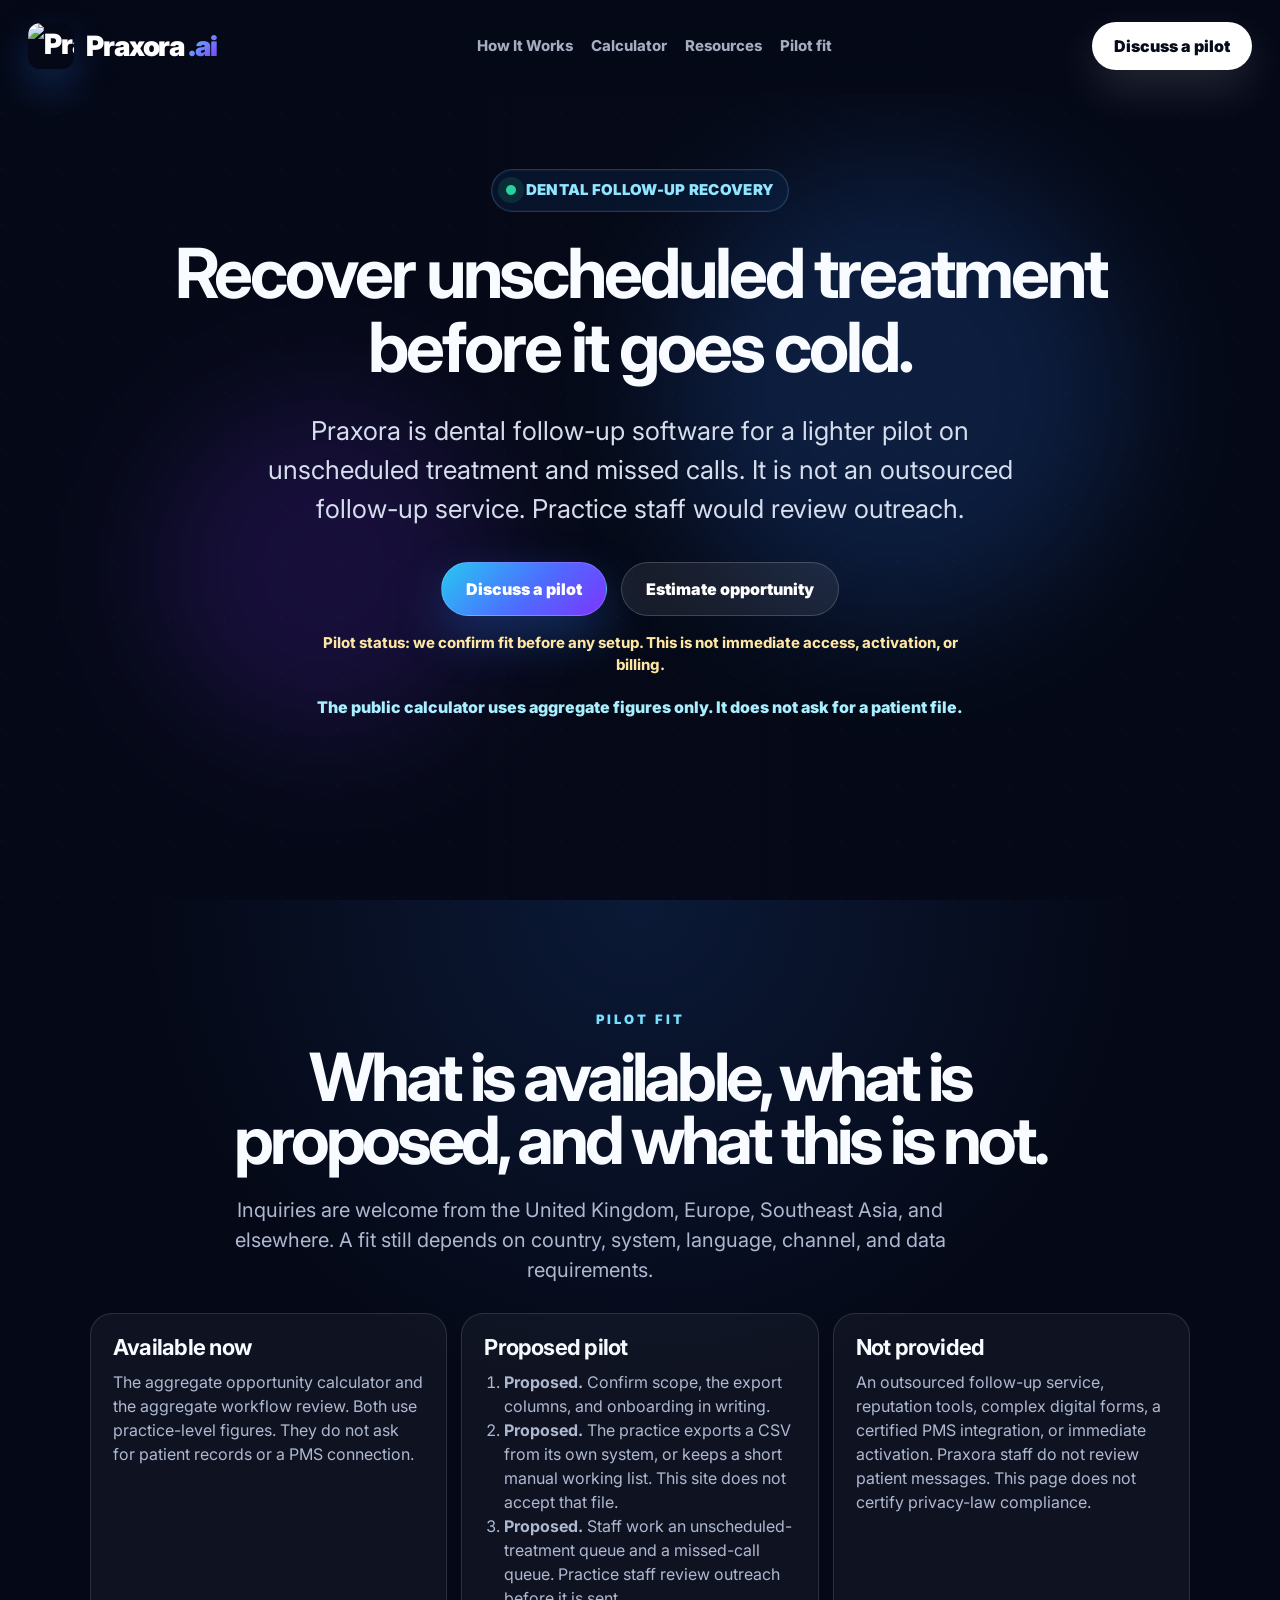
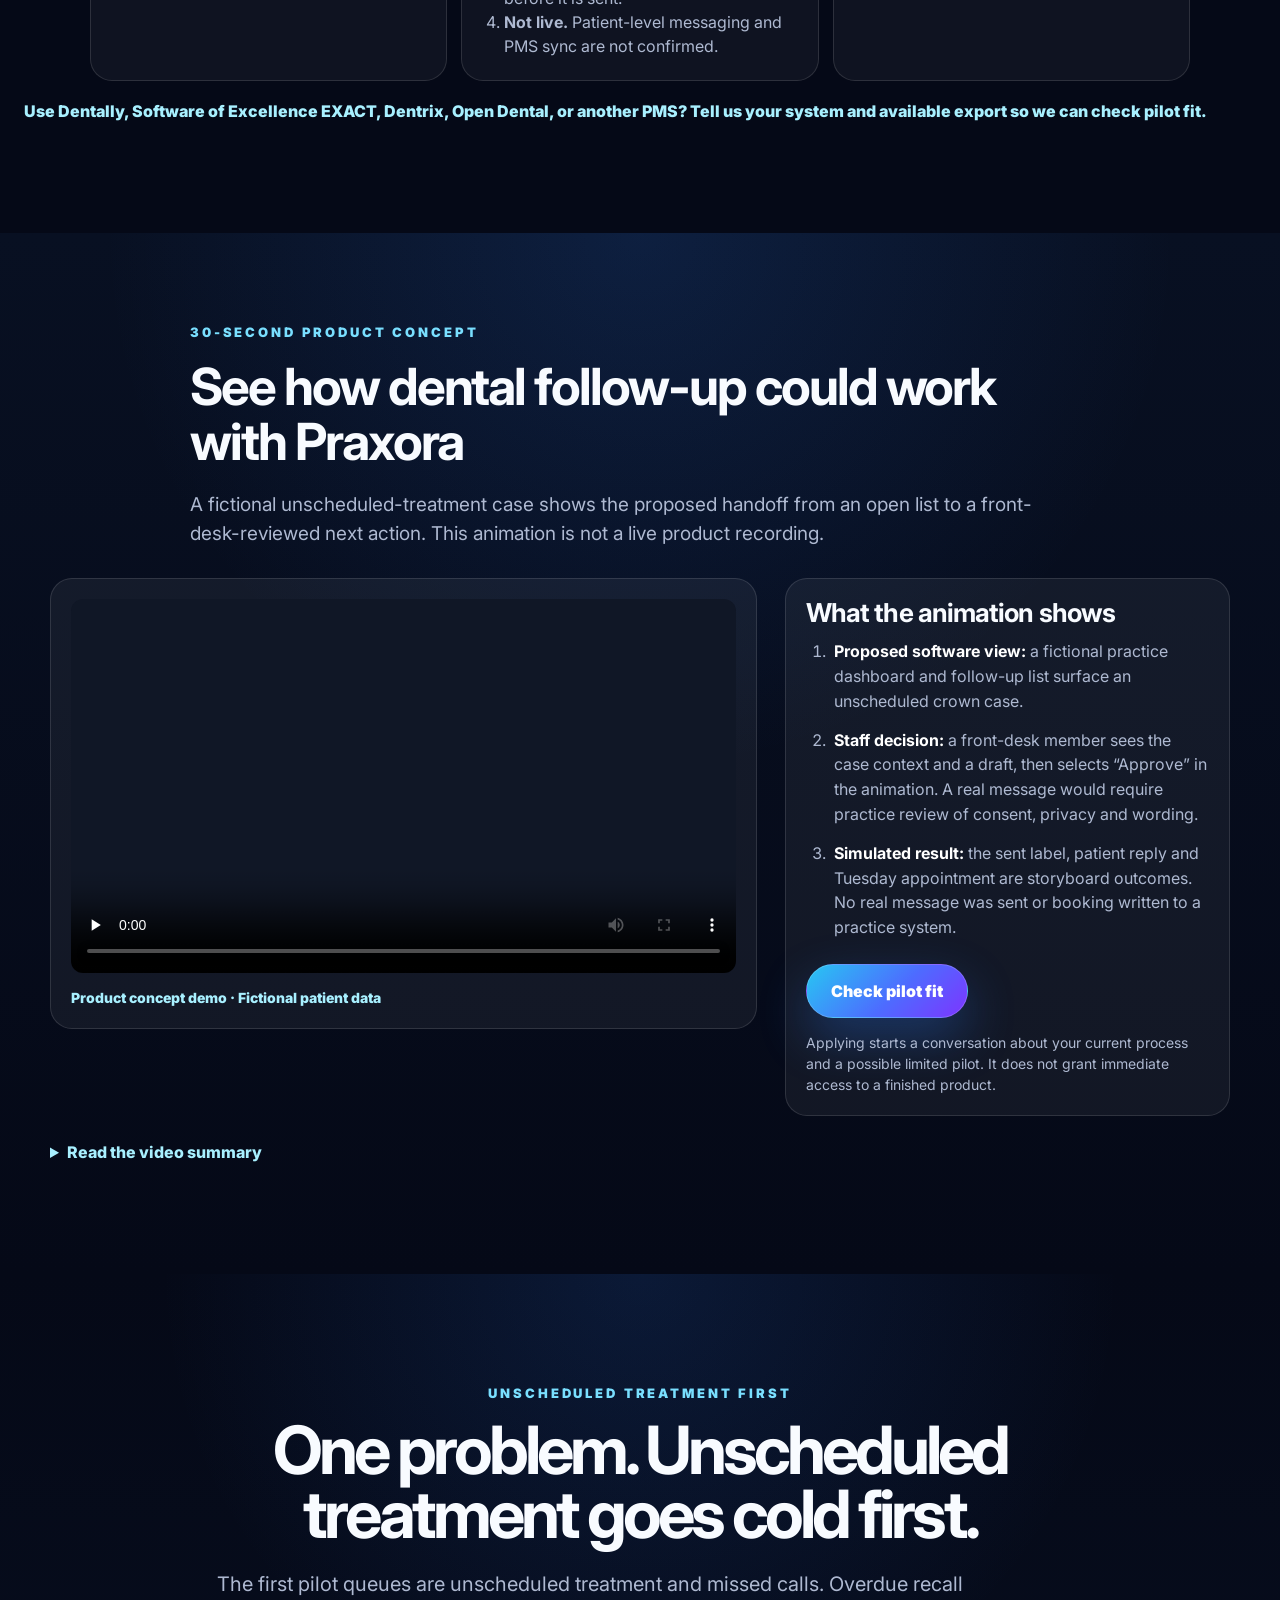
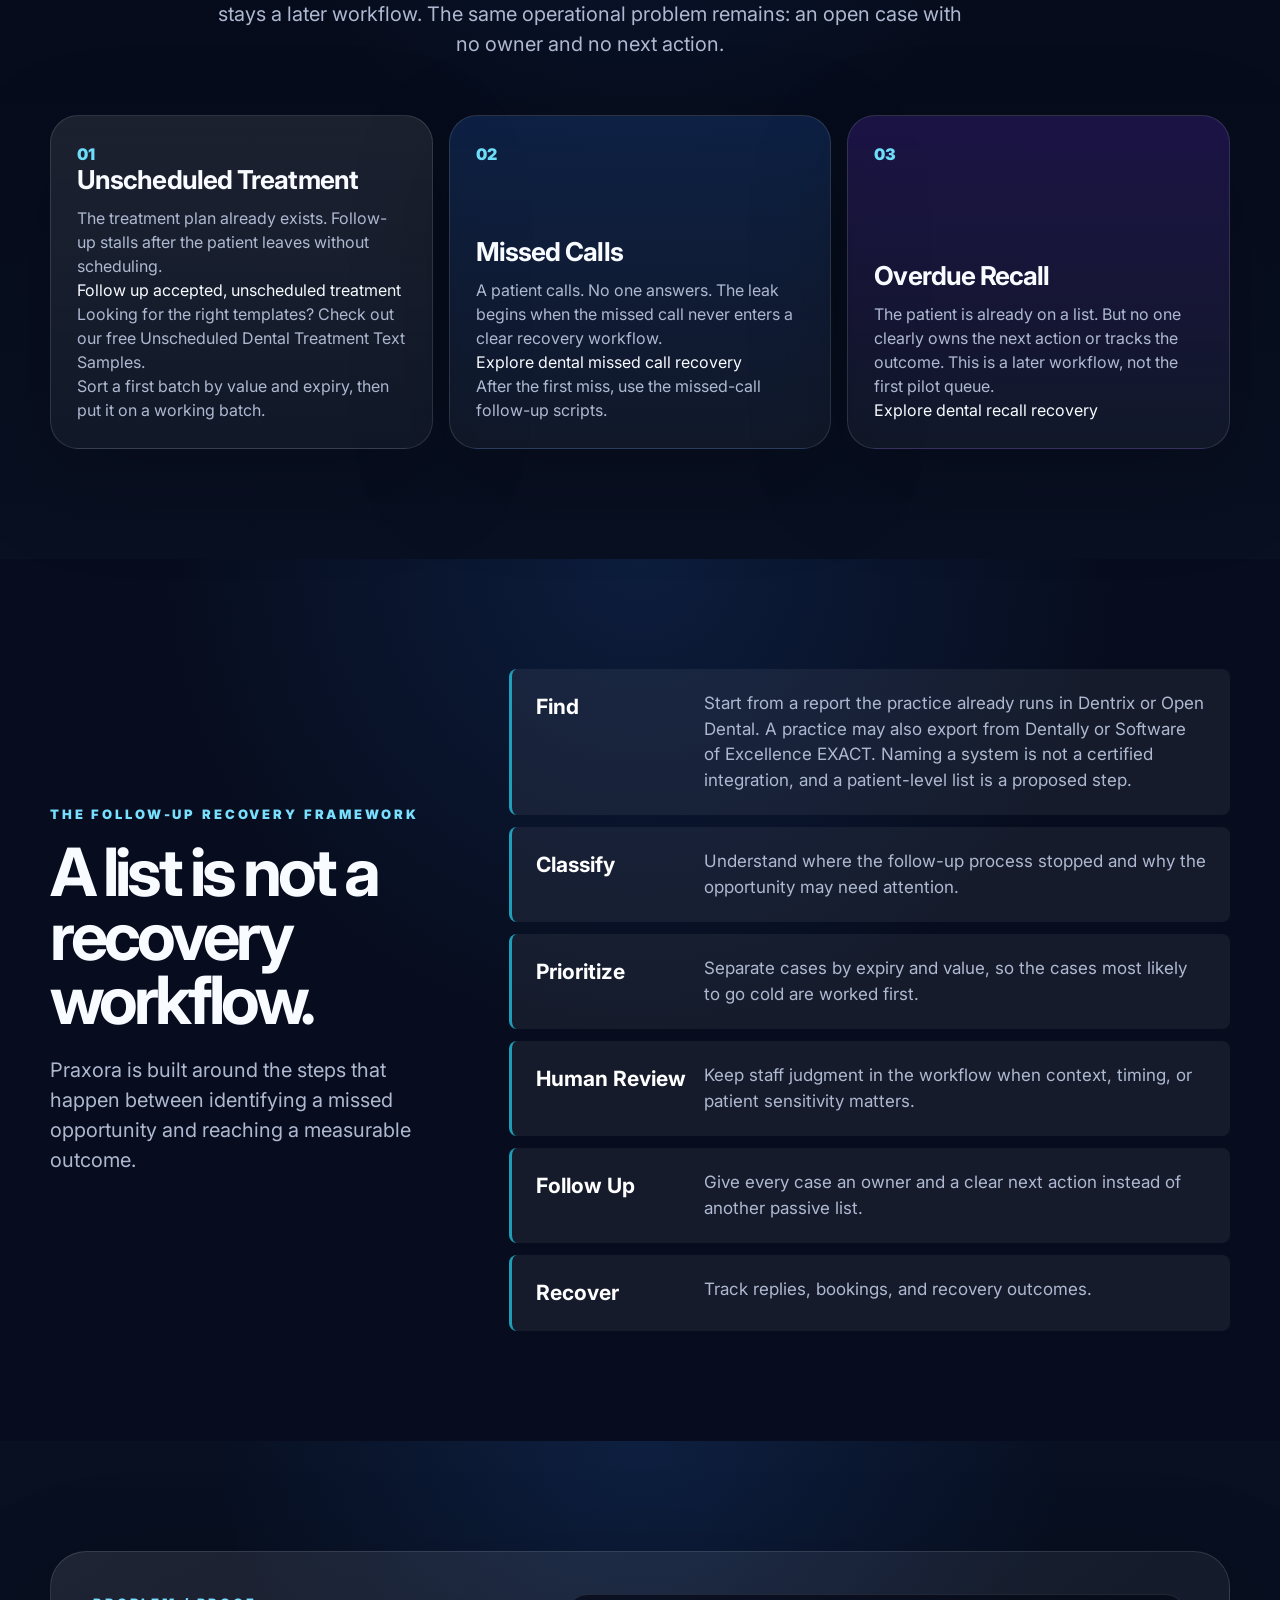
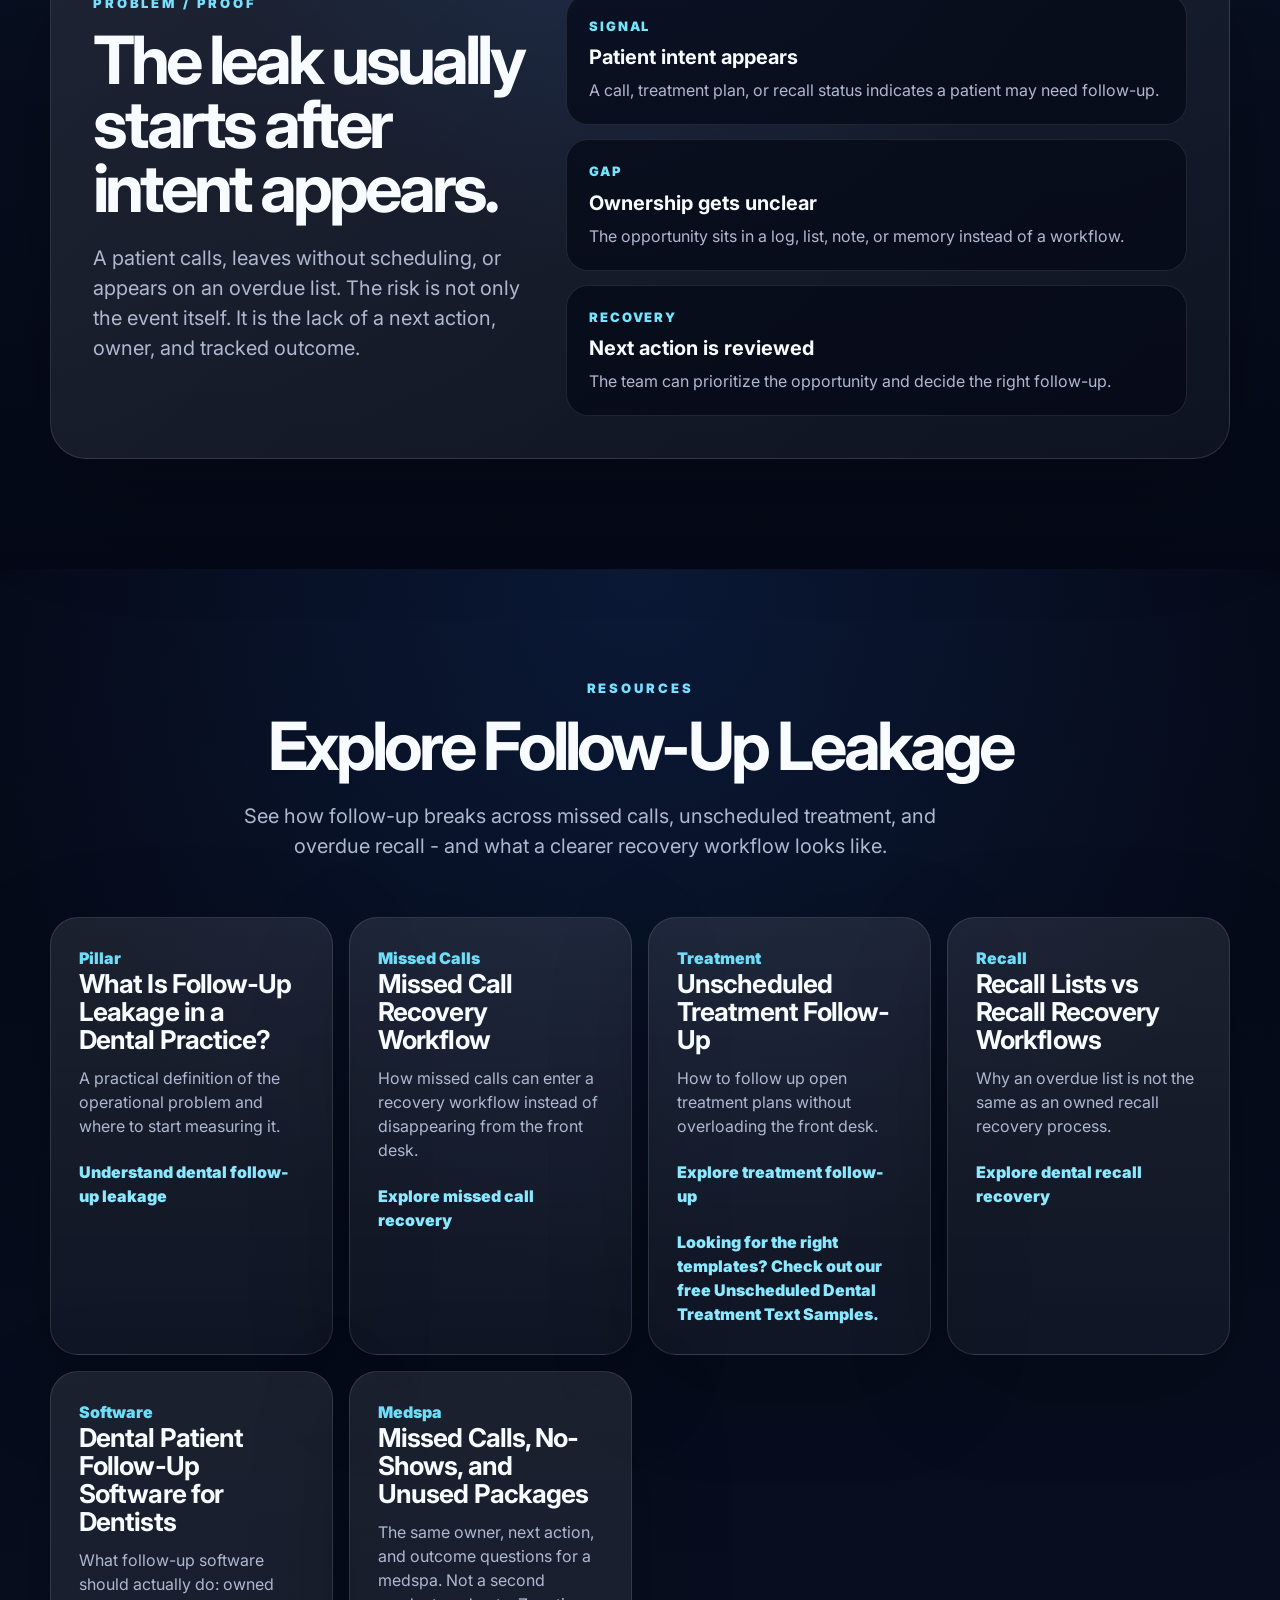
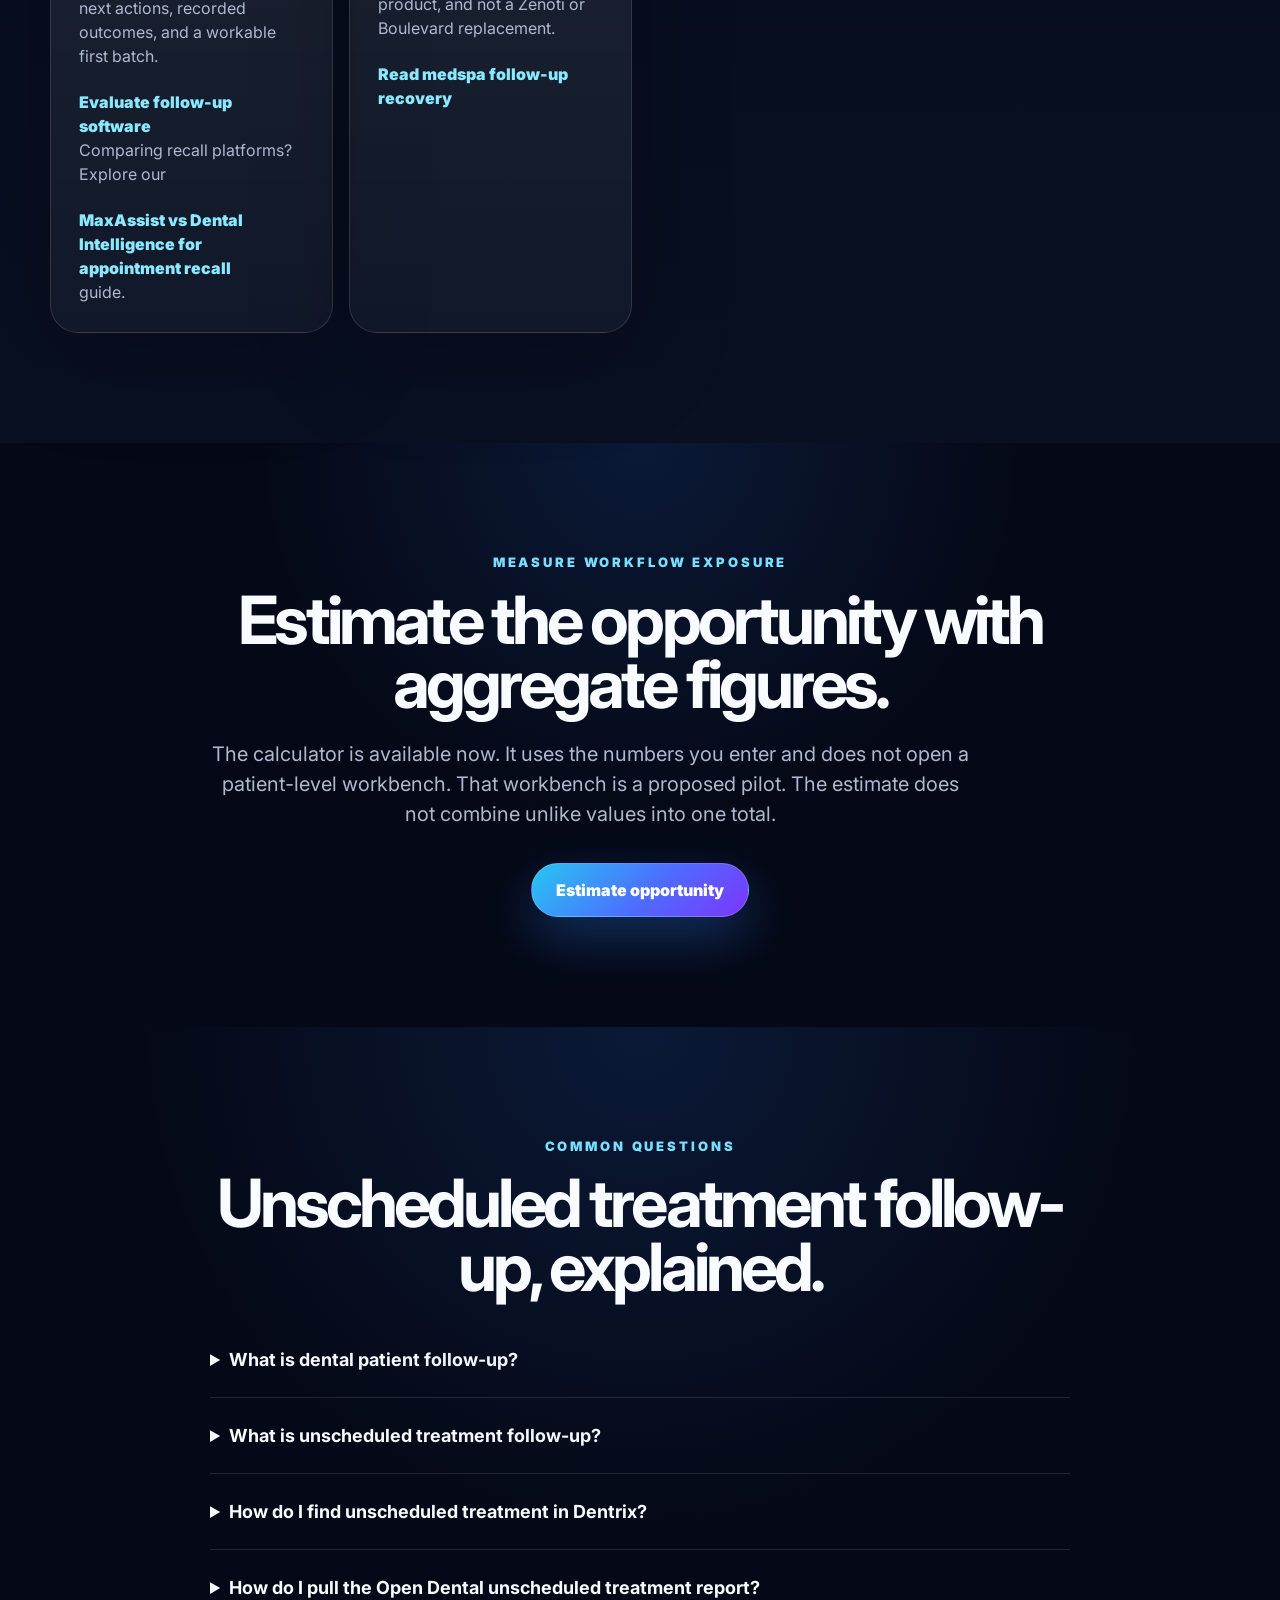
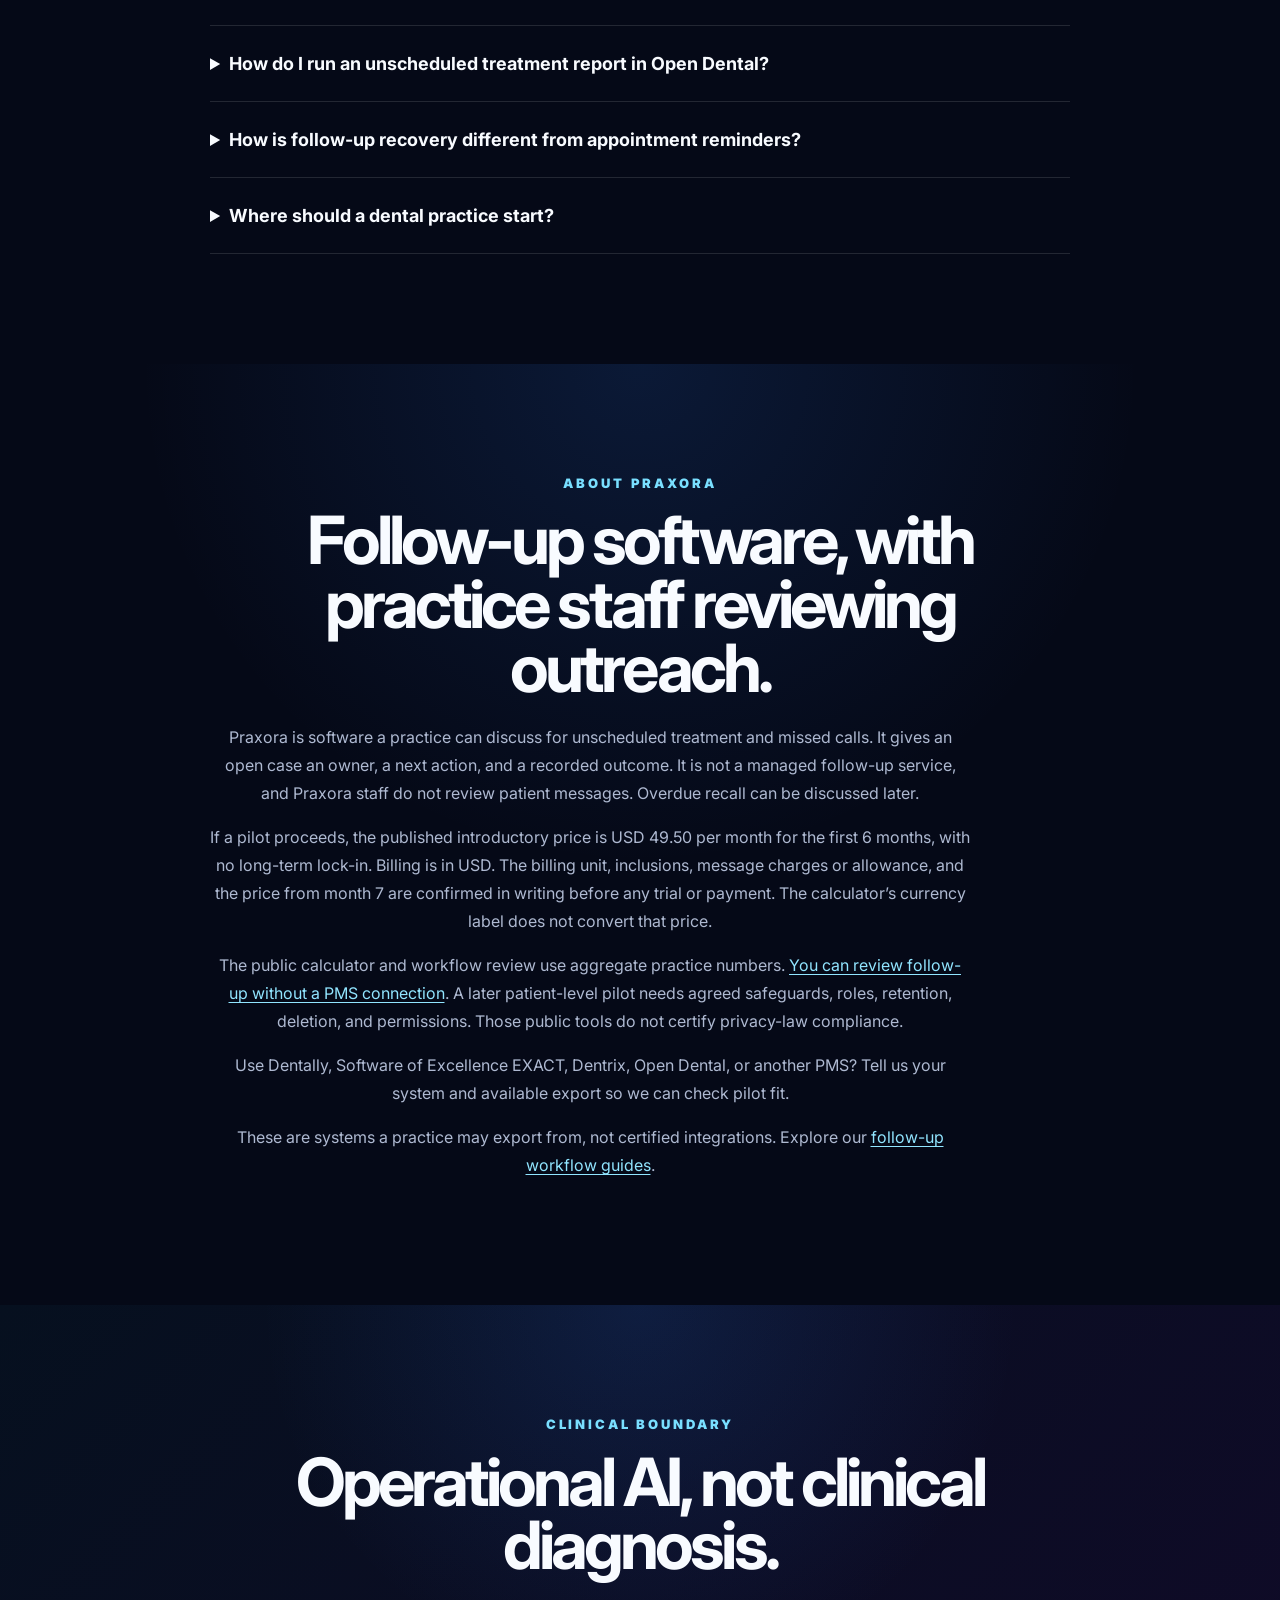
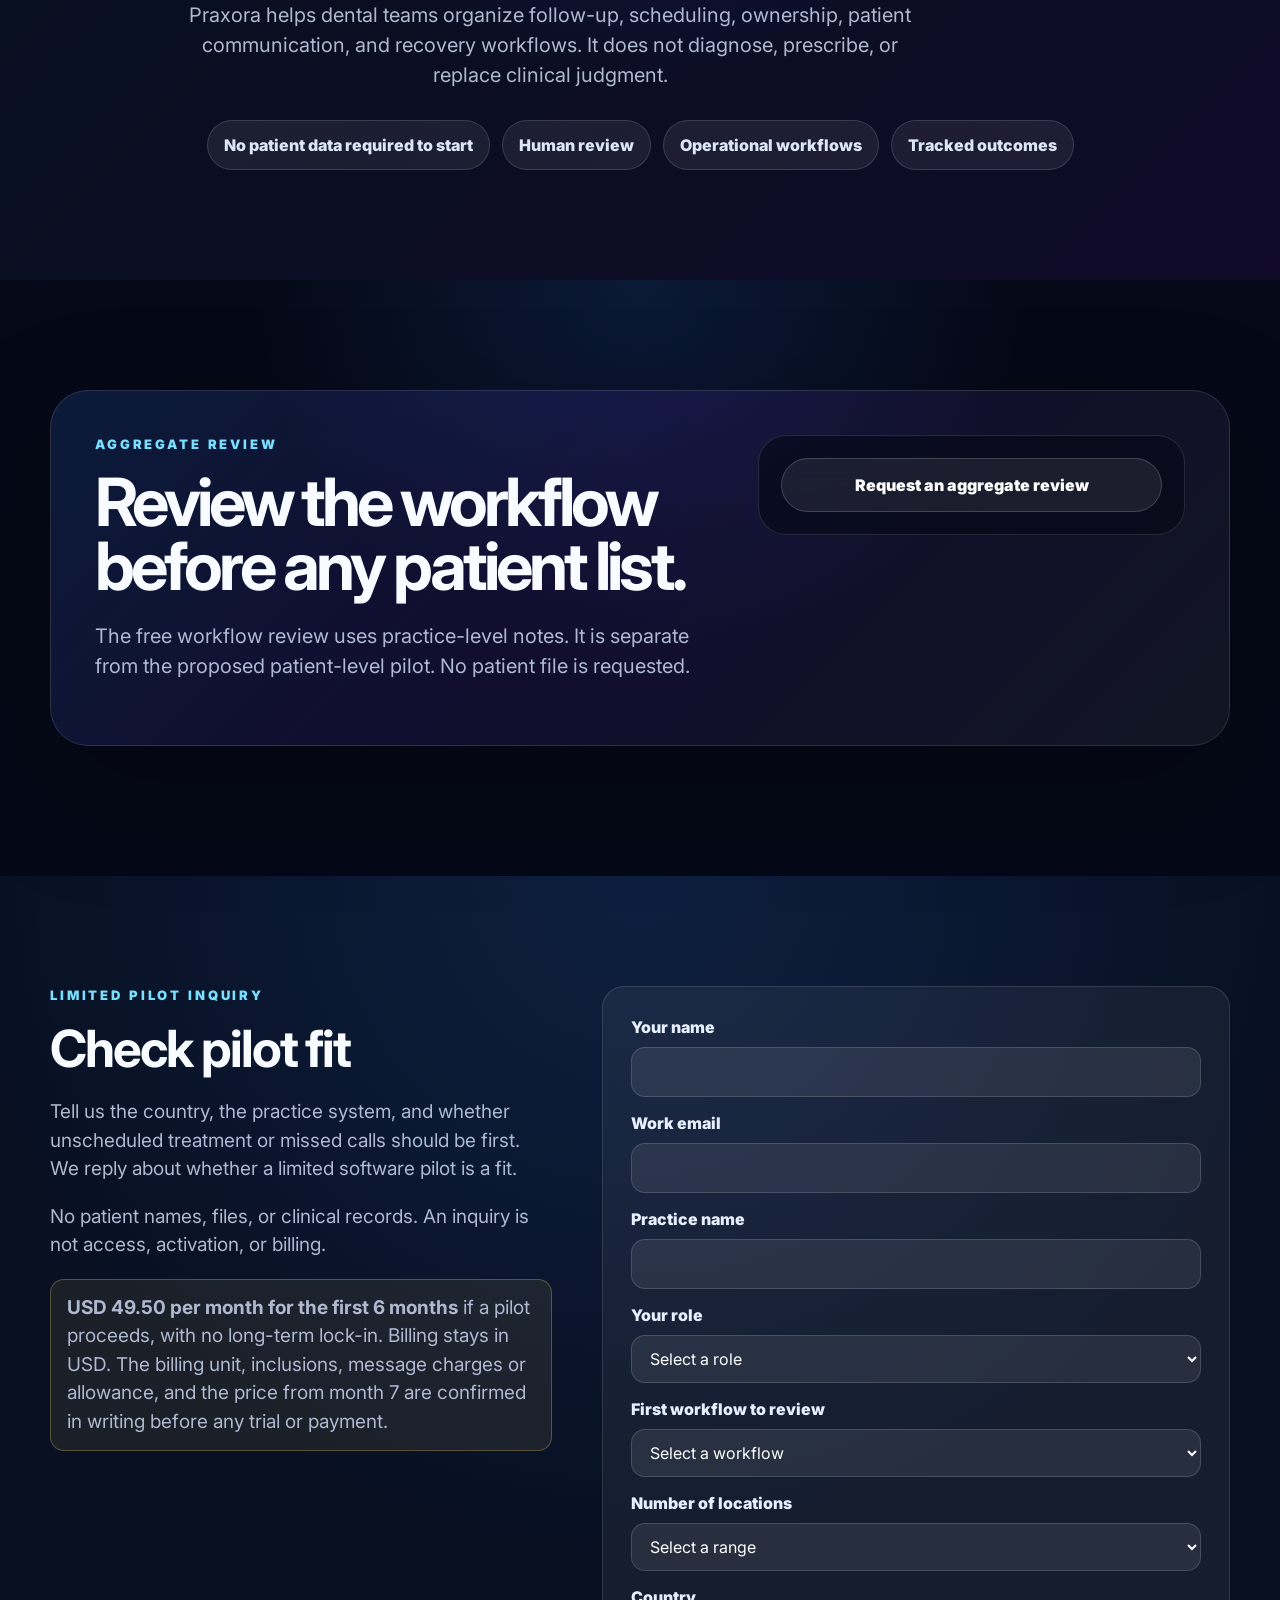
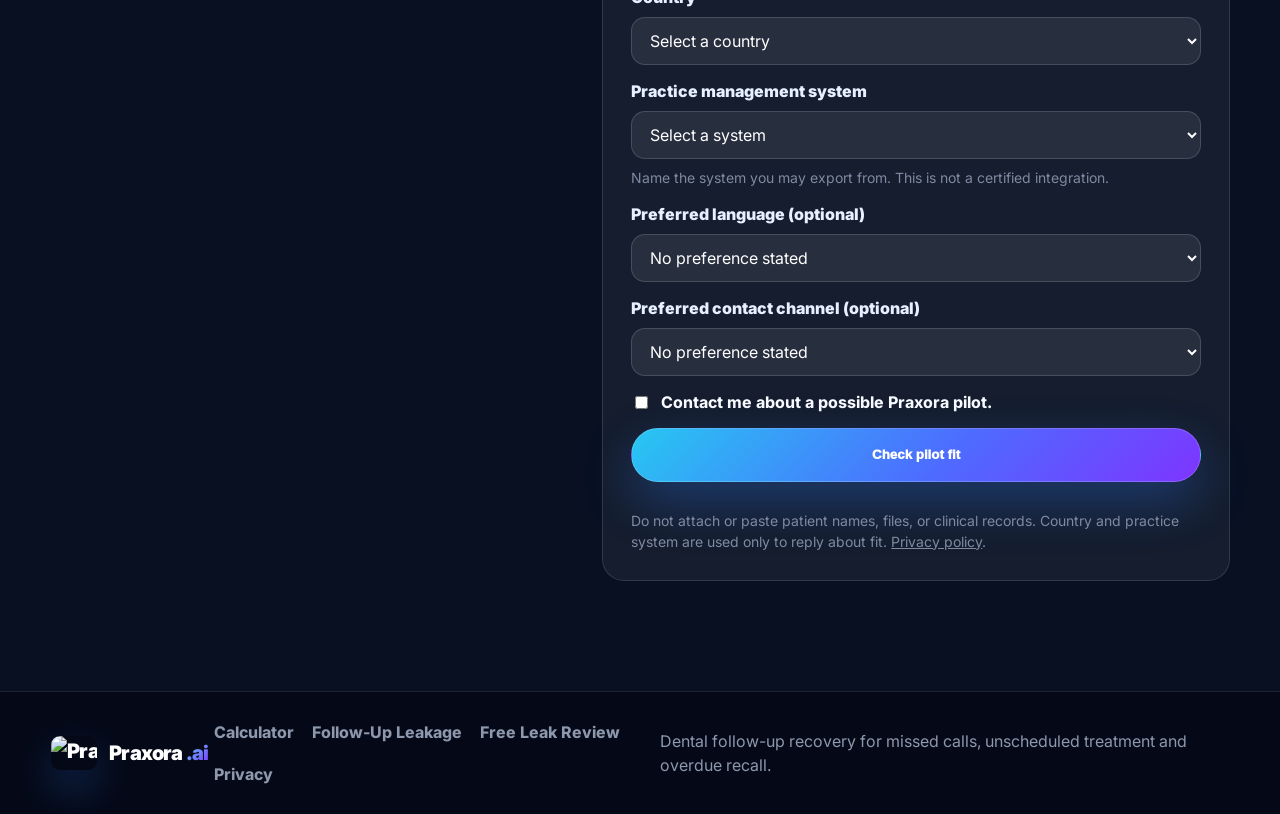
==== index.html @ fa74b79d "Describe the focused software pilot and label calculator amounts. (#23) Separate what is public toda" ====
<!doctype html>
<html lang="en">
<head>
  <meta charset="utf-8" />
  <meta name="viewport" content="width=device-width, initial-scale=1" />
  <title>Dental Missed Call Recovery & Unscheduled Treatment Follow Up | Praxora</title>
  <meta name="description" content="Dental follow-up software for a proposed pilot on unscheduled treatment and missed calls. Discuss fit first. The aggregate opportunity calculator is free." />
  <link rel="canonical" href="https://www.getpraxora.com/" />
  <meta property="og:title" content="Dental Missed Call Recovery & Unscheduled Treatment Follow Up | Praxora" />
  <meta property="og:description" content="Dental follow-up software for a proposed pilot on unscheduled treatment and missed calls. Discuss fit first. The aggregate opportunity calculator is free." />
  <meta property="og:type" content="website" />
  <meta property="og:url" content="https://www.getpraxora.com/" />
  <meta property="og:image" content="https://www.getpraxora.com/og-image.png" />
  <meta name="twitter:card" content="summary_large_image" />
  <meta name="twitter:title" content="Dental Missed Call Recovery & Unscheduled Treatment Follow Up | Praxora" />
  <meta name="twitter:description" content="Dental follow-up software for a proposed pilot on unscheduled treatment and missed calls. Discuss fit first. The aggregate opportunity calculator is free." />
  <link rel="preconnect" href="https://fonts.googleapis.com">
  <link rel="preconnect" href="https://fonts.gstatic.com" crossorigin>
  <link href="https://fonts.googleapis.com/css2?family=Inter:wght@500;650;760;850;900;950&display=swap" rel="stylesheet">
  <link rel="stylesheet" href="styles.css" />
  <meta property="og:site_name" content="Praxora" />
  <meta name="twitter:image" content="https://www.getpraxora.com/og-image.png" />
  <meta property="og:image:alt" content="Praxora dental follow-up recovery" />
  <script type="application/ld+json">
{
  "@context": "https://schema.org",
  "@graph": [
    {
      "@type": "Organization",
      "@id": "https://www.getpraxora.com/#organization",
      "name": "Praxora",
      "url": "https://www.getpraxora.com/",
      "logo": "https://www.getpraxora.com/assets/praxora-logo.png"
    },
    {
      "@type": "WebSite",
      "@id": "https://www.getpraxora.com/#website",
      "url": "https://www.getpraxora.com/",
      "name": "Praxora",
      "inLanguage": "en",
      "publisher": {
        "@id": "https://www.getpraxora.com/#organization"
      }
    },
    {
      "@type": "WebPage",
      "@id": "https://www.getpraxora.com/#webpage",
      "url": "https://www.getpraxora.com/",
      "name": "Dental Missed Call Recovery & Unscheduled Treatment Follow Up | Praxora",
      "description": "Dental follow-up software for a proposed pilot on unscheduled treatment and missed calls. Discuss fit first. The aggregate opportunity calculator is free.",
      "inLanguage": "en",
      "isPartOf": {
        "@id": "https://www.getpraxora.com/#website"
      },
      "about": {
        "@id": "https://www.getpraxora.com/#follow-up-recovery"
      },
      "mainEntity": {
        "@id": "https://www.getpraxora.com/#follow-up-recovery"
      }
    },
    {
      "@type": "FAQPage",
      "@id": "https://www.getpraxora.com/#faq",
      "mainEntity": [
        {
          "@type": "Question",
          "name": "What is unscheduled treatment follow-up?",
          "acceptedAnswer": {
            "@type": "Answer",
            "text": "Unscheduled treatment follow-up is the process of working diagnosed treatment plans that were presented but never scheduled, giving each case an owner, a next action and a recorded outcome."
          }
        },
        {
          "@type": "Question",
          "name": "How do I find unscheduled treatment in Dentrix?",
          "acceptedAnswer": {
            "@type": "Answer",
            "text": "Pull the Dentrix unscheduled treatment report, filter for presented treatment with no appointment, and work the list in priority order by expiry and value. An appointment for other work does not close the plan on that report. Sort the first batch by value, expiry, insurance remaining, and touch history, then give it an owner and an outcome on a working batch."
          }
        },
        {
          "@type": "Question",
          "name": "How do I pull the Open Dental unscheduled treatment report?",
          "acceptedAnswer": {
            "@type": "Answer",
            "text": "Use the Open Dental Treatment Finder report for planned procedures that have not been scheduled, filter by insurance remaining and procedure code, and give the resulting list a named owner and a recorded outcome for each case."
          }
        },
        {
          "@type": "Question",
          "name": "How do I run an unscheduled treatment report in Open Dental?",
          "acceptedAnswer": {
            "@type": "Answer",
            "text": "See our step-by-step guide to running an unscheduled treatment report in Open Dental. Once you have the report, the next step is assigning follow-up owners and tracking appointment outcomes."
          }
        },
        {
          "@type": "Question",
          "name": "Where should a dental practice start?",
          "acceptedAnswer": {
            "@type": "Answer",
            "text": "Start with unscheduled treatment or missed calls. Overdue recall can wait. Use the dental revenue leak calculator for an aggregate estimate, or request a free workflow review. Neither needs patient-level data. A patient-level queue is a proposed pilot and is confirmed before any export."
          }
        }
      ]
    },
    {
      "@type": "SoftwareApplication",
      "@id": "https://www.getpraxora.com/#follow-up-recovery",
      "name": "Praxora Dental Follow-Up Recovery",
      "url": "https://www.getpraxora.com/",
      "applicationCategory": "BusinessApplication",
      "operatingSystem": "Web",
      "description": "Dental follow-up software for a proposed pilot on unscheduled treatment and missed calls. The public calculator and workflow review use aggregate practice numbers. A patient-level queue is not live. Practice staff would review outreach. This is not an outsourced follow-up service.",
      "provider": {
        "@id": "https://www.getpraxora.com/#organization"
      },
      "audience": {
        "@type": "BusinessAudience",
        "audienceType": "Dental practice owners, office managers and treatment coordinators"
      }
    }
  ]
}
  </script>
</head>
<body>
  <header class="site-header" id="siteHeader">
    <a class="brand" href="/" aria-label="Praxora home">
      <img src="assets/praxora-logo.png" alt="Praxora logo" />
      <span>Praxora <span>.ai</span></span>
    </a>
    <button class="menu-toggle" type="button" aria-expanded="false" aria-controls="mainNav">Menu</button>
    <nav class="nav-links" id="mainNav" aria-label="Main navigation">
      <a href="#recovery-framework">How It Works</a>
      <a href="/dental-revenue-leak-calculator/">Calculator</a>
      <a href="/resources/">Resources</a>
      <a href="#pilot-fit">Pilot fit</a>
    </nav>
    <a class="nav-cta" href="#pilot-application" data-source-page="home" data-campaign="header">Discuss a pilot</a>
  </header>

  <main>
    <section class="hero">
      <div class="hero-bg" aria-hidden="true"></div>
      <div class="hero-noise" aria-hidden="true"></div>
      <div class="hero-glow one" aria-hidden="true"></div>
      <div class="hero-glow two" aria-hidden="true"></div>
      <div class="hero-content reveal">
        <div class="eyebrow"><span></span>DENTAL FOLLOW-UP RECOVERY</div>
        <h1>Recover unscheduled treatment<br>before it goes cold.</h1>
        <p class="hero-copy">Praxora is dental follow-up software for a lighter pilot on unscheduled treatment and missed calls. It is not an outsourced follow-up service. Practice staff would review outreach.</p>
        <div class="hero-actions">
          <a class="button primary" href="#pilot-application" data-source-page="home" data-campaign="discuss-pilot">Discuss a pilot</a>
          <a class="button ghost" href="/dental-revenue-leak-calculator/">Estimate opportunity</a>
        </div>
        <p class="pilot-status">Pilot status: we confirm fit before any setup. This is not immediate access, activation, or billing.</p>
        <p class="microcopy">The public calculator uses aggregate figures only. It does not ask for a patient file.</p>
      </div>
    </section>

    <section class="section" id="pilot-fit" aria-labelledby="pilot-fit-title">
      <div class="section-head">
        <span class="section-kicker">Pilot fit</span>
        <h2 id="pilot-fit-title">What is available, what is proposed, and what this is not.</h2>
        <p>Inquiries are welcome from the United Kingdom, Europe, Southeast Asia, and elsewhere. A fit still depends on country, system, language, channel, and data requirements.</p>
      </div>
      <div class="fit-grid">
        <article class="fit-card">
          <h3>Available now</h3>
          <p>The aggregate opportunity calculator and the aggregate workflow review. Both use practice-level figures. They do not ask for patient records or a PMS connection.</p>
        </article>
        <article class="fit-card">
          <h3>Proposed pilot</h3>
          <ol>
            <li><strong>Proposed.</strong> Confirm scope, the export columns, and onboarding in writing.</li>
            <li><strong>Proposed.</strong> The practice exports a CSV from its own system, or keeps a short manual working list. This site does not accept that file.</li>
            <li><strong>Proposed.</strong> Staff work an unscheduled-treatment queue and a missed-call queue. Practice staff review outreach before it is sent.</li>
            <li><strong>Not live.</strong> Patient-level messaging and PMS sync are not confirmed.</li>
          </ol>
        </article>
        <article class="fit-card">
          <h3>Not provided</h3>
          <p>An outsourced follow-up service, reputation tools, complex digital forms, a certified PMS integration, or immediate activation. Praxora staff do not review patient messages. This page does not certify privacy-law compliance.</p>
        </article>
      </div>
      <p class="microcopy">Use Dentally, Software of Excellence EXACT, Dentrix, Open Dental, or another PMS? Tell us your system and available export so we can check pilot fit.</p>
    </section>

    <section class="section concept-demo" id="product-demo" aria-labelledby="product-demo-title">
      <div class="concept-demo-heading">
        <span class="section-kicker">30-second product concept</span>
        <h2 id="product-demo-title">See how dental follow-up could work with Praxora</h2>
        <p>A fictional unscheduled-treatment case shows the proposed handoff from an open list to a front-desk-reviewed next action. This animation is not a live product recording.</p>
      </div>
      <div class="concept-demo-grid">
        <div class="concept-demo-media">
          <video controls playsinline preload="none" poster="/assets/praxora-concept-demo-poster.webp" width="1280" height="720" aria-label="Praxora 30-second unscheduled-treatment concept demo">
            <source src="/assets/praxora-concept-demo-30s.mp4" type="video/mp4" />
            Your browser does not support video. <a href="/assets/praxora-concept-demo-30s.mp4">Open the 30-second demo</a>.
          </video>
          <p class="concept-demo-label">Product concept demo · Fictional patient data</p>
        </div>
        <div class="concept-demo-copy">
          <h3>What the animation shows</h3>
          <ol>
            <li><strong>Proposed software view:</strong> a fictional practice dashboard and follow-up list surface an unscheduled crown case.</li>
            <li><strong>Staff decision:</strong> a front-desk member sees the case context and a draft, then selects “Approve” in the animation. A real message would require practice review of consent, privacy and wording.</li>
            <li><strong>Simulated result:</strong> the sent label, patient reply and Tuesday appointment are storyboard outcomes. No real message was sent or booking written to a practice system.</li>
          </ol>
          <a class="button primary" href="#pilot-application" data-source-page="home" data-campaign="concept-demo">Check pilot fit</a>
          <p class="concept-demo-note">Applying starts a conversation about your current process and a possible limited pilot. It does not grant immediate access to a finished product.</p>
        </div>
      </div>
      <details class="concept-demo-transcript"><summary>Read the video summary</summary><p>0–6s: a fictional Riverside Dental dashboard shows unscheduled treatment, overdue recall and missed calls. 6–12s: an unscheduled crown case is prioritized and opened. 12–18s: a proposed message draft appears for front-desk editing and approval. 18–24s: “Sent — Simulated” appears, followed by a simulated patient reply and booked appointment. 24–30s: a fictional appointment book and pilot invitation close the concept demo.</p></details>
    </section>

    <section class="section recovery" id="recover">
      <div class="section-head reveal">
        <span class="section-kicker">Unscheduled treatment first</span>
        <h2>One problem. Unscheduled treatment goes cold first.</h2>
        <p>The first pilot queues are unscheduled treatment and missed calls. Overdue recall stays a later workflow. The same operational problem remains: an open case with no owner and no next action.</p>
      </div>
      <div class="recover-grid three">
        <article class="recover-card reveal delay-1"><span>01</span><h3>Unscheduled Treatment</h3><p>The treatment plan already exists. Follow-up stalls after the patient leaves without scheduling.</p><a href="/workflow-unscheduled-treatment.html#accepted-treatment-not-scheduled">Follow up accepted, unscheduled treatment</a><p>Looking for the right templates? Check out our free <a href="/resources/unscheduled-dental-treatment-text-samples/">Unscheduled Dental Treatment Text Samples</a>.</p><p>Sort a first batch by <a href="/resources/prioritize-unscheduled-treatment-by-value-expiry/">value and expiry</a>, then put it on a <a href="/resources/export-unscheduled-treatment-list-working-batch/">working batch</a>.</p></article>
        <article class="recover-card reveal delay-2"><span>02</span><h3>Missed Calls</h3><p>A patient calls. No one answers. The leak begins when the missed call never enters a clear recovery workflow.</p><a href="/missed-calls.html#how-to-recover-missed-dental-calls">Explore dental missed call recovery</a><p>After the first miss, use the <a href="/resources/dental-missed-call-follow-up-scripts/">missed-call follow-up scripts</a>.</p></article>
        <article class="recover-card reveal delay-3"><span>03</span><h3>Overdue Recall</h3><p>The patient is already on a list. But no one clearly owns the next action or tracks the outcome. This is a later workflow, not the first pilot queue.</p><a href="/workflow-recall-leakage.html">Explore dental recall recovery</a></article>
      </div>
    </section>

    <section class="section workflow-section" id="recovery-framework">
      <div class="workflow-wrap framework-wrap">
        <div class="workflow-copy reveal">
          <span class="section-kicker">THE FOLLOW-UP RECOVERY FRAMEWORK</span>
          <h2>A list is not a recovery workflow.</h2>
          <p>Praxora is built around the steps that happen between identifying a missed opportunity and reaching a measurable outcome.</p>
        </div>
        <div class="framework-list" aria-label="Follow-up recovery framework">
          <div class="framework-step reveal delay-1"><strong>Find</strong><span>Start from a report the practice already runs in <a href="/resources/dentrix-unscheduled-treatment-report/">Dentrix</a> or <a href="/resources/open-dental-unscheduled-treatment-report/">Open Dental</a>. A practice may also export from Dentally or Software of Excellence EXACT. Naming a system is not a certified integration, and a patient-level list is a proposed step.</span></div>
          <div class="framework-step reveal delay-2"><strong>Classify</strong><span>Understand where the follow-up process stopped and why the opportunity may need attention.</span></div>
          <div class="framework-step reveal delay-3"><strong>Prioritize</strong><span>Separate cases by expiry and value, so the cases most likely to go cold are worked first.</span></div>
          <div class="framework-step reveal delay-1"><strong>Human Review</strong><span>Keep staff judgment in the workflow when context, timing, or patient sensitivity matters.</span></div>
          <div class="framework-step reveal delay-2"><strong>Follow Up</strong><span>Give every case an owner and a clear next action instead of another passive list.</span></div>
          <div class="framework-step reveal delay-3"><strong>Recover</strong><span>Track replies, bookings, and recovery outcomes.</span></div>
        </div>
      </div>
    </section>

    <section class="section scenario">
      <div class="scenario-card">
        <div class="scenario-copy reveal"><span class="section-kicker">Problem / proof</span><h2>The leak usually starts after intent appears.</h2><p>A patient calls, leaves without scheduling, or appears on an overdue list. The risk is not only the event itself. It is the lack of a next action, owner, and tracked outcome.</p></div>
        <div class="timeline">
          <div class="reveal delay-1"><span>Signal</span><strong>Patient intent appears</strong><p>A call, treatment plan, or recall status indicates a patient may need follow-up.</p></div>
          <div class="reveal delay-2"><span>Gap</span><strong>Ownership gets unclear</strong><p>The opportunity sits in a log, list, note, or memory instead of a workflow.</p></div>
          <div class="reveal delay-3"><span>Recovery</span><strong>Next action is reviewed</strong><p>The team can prioritize the opportunity and decide the right follow-up.</p></div>
        </div>
      </div>
    </section>

    <section class="section recovery" id="resources">
      <div class="section-head reveal"><span class="section-kicker">Resources</span><h2>Explore Follow-Up Leakage</h2><p>See how follow-up breaks across missed calls, unscheduled treatment, and overdue recall - and what a clearer recovery workflow looks like.</p></div>
      <div class="teardown-grid resources-grid">
        <article class="teardown-card reveal delay-1"><span>Pillar</span><h3>What Is Follow-Up Leakage in a Dental Practice?</h3><p>A practical definition of the operational problem and where to start measuring it.</p><a href="/resources/follow-up-leakage-dental-practice/">Understand dental follow-up leakage</a></article>
        <article class="teardown-card reveal delay-2"><span>Missed Calls</span><h3>Missed Call Recovery Workflow</h3><p>How missed calls can enter a recovery workflow instead of disappearing from the front desk.</p><a href="/missed-calls.html">Explore missed call recovery</a></article>
        <article class="teardown-card reveal delay-3"><span>Treatment</span><h3>Unscheduled Treatment Follow-Up</h3><p>How to follow up open treatment plans without overloading the front desk.</p><a href="/workflow-unscheduled-treatment.html">Explore treatment follow-up</a><a href="/resources/unscheduled-dental-treatment-text-samples/">Looking for the right templates? Check out our free Unscheduled Dental Treatment Text Samples.</a></article>
        <article class="teardown-card reveal delay-4"><span>Recall</span><h3>Recall Lists vs Recall Recovery Workflows</h3><p>Why an overdue list is not the same as an owned recall recovery process.</p><a href="/workflow-recall-leakage.html">Explore dental recall recovery</a></article>
        <article class="teardown-card reveal delay-4"><span>Software</span><h3>Dental Patient Follow-Up Software for Dentists</h3><p>What follow-up software should actually do: owned next actions, recorded outcomes, and a workable first batch.</p><a href="/resources/dental-patient-follow-up-software/">Evaluate follow-up software</a><p>Comparing recall platforms? Explore our <a href="/resources/maxassist-vs-dental-intelligence-appointment-recall/">MaxAssist vs Dental Intelligence for appointment recall</a> guide.</p></article>
        <article class="teardown-card reveal delay-1"><span>Medspa</span><h3>Missed Calls, No-Shows, and Unused Packages</h3><p>The same owner, next action, and outcome questions for a medspa. Not a second product, and not a Zenoti or Boulevard replacement.</p><a href="/resources/medspa-follow-up-recovery/">Read medspa follow-up recovery</a></article>
      </div>
    </section>

    <section class="section outcomes">
      <div class="section-head reveal"><span class="section-kicker">Measure workflow exposure</span><h2>Estimate the opportunity with aggregate figures.</h2><p>The calculator is available now. It uses the numbers you enter and does not open a patient-level workbench. That workbench is a proposed pilot. The estimate does not combine unlike values into one total.</p><div class="page-actions"><a class="button primary" href="/dental-revenue-leak-calculator/">Estimate opportunity</a></div></div>
    </section>

    <section class="section seo-faq" aria-labelledby="follow-up-questions">
      <div class="section-head"><span class="section-kicker">Common questions</span><h2 id="follow-up-questions">Unscheduled treatment follow-up, explained.</h2></div>
      <div class="seo-faq-list">
        <details><summary>What is dental patient follow-up?</summary><p>Dental patient follow-up is the process of contacting patients after an inquiry or visit to agree on the next step. It can include returning missed calls, checking whether a patient wants to schedule treatment already discussed with the practice, and contacting patients overdue for recall. Each opportunity needs an owner, a next action and a recorded outcome.</p></details>
        <details><summary>What is unscheduled treatment follow-up?</summary><p>Unscheduled treatment follow-up is the process of working diagnosed treatment plans that were presented but never scheduled, giving each case an owner, a next action and a recorded outcome, so accepted treatment does not sit untouched.</p></details>
        <details><summary>How do I find unscheduled treatment in Dentrix?</summary><p>Pull the <a href="/resources/dentrix-unscheduled-treatment-report/">Dentrix unscheduled treatment report</a>, filter for presented treatment with no appointment, and work the list in priority order by expiry and value. An appointment for other work does not close the plan on that report. Sort the first batch by <a href="/resources/prioritize-unscheduled-treatment-by-value-expiry/">value, expiry, insurance remaining, and touch history</a>, then give it an owner and an outcome on a <a href="/resources/export-unscheduled-treatment-list-working-batch/">working batch</a>.</p></details>
        <details><summary>How do I pull the Open Dental unscheduled treatment report?</summary><p>Use the <a href="/resources/open-dental-unscheduled-treatment-report/">Open Dental Treatment Finder</a> for planned procedures that have not been scheduled, filter by insurance remaining and procedure code, and give the resulting list a named owner and a recorded outcome for each case.</p></details>
        <details><summary>How do I run an unscheduled treatment report in Open Dental?</summary><p>See our <a href="/resources/open-dental-unscheduled-treatment-report/">step-by-step guide</a> to running an unscheduled treatment report in Open Dental. Once you have the report, the next step is assigning follow-up owners and tracking appointment outcomes.</p></details>
        <details><summary>How is follow-up recovery different from appointment reminders?</summary><p>Appointment reminders concern visits that are already booked. Follow-up recovery addresses unresolved opportunities, such as an unanswered inquiry, treatment that has not been scheduled or an overdue patient who has not returned. See our <a href="/resources/dental-recall-software-vs-recovery/">dental recall and recovery comparison</a>.</p></details>
        <details><summary>Where should a dental practice start?</summary><p>Start with unscheduled treatment or missed calls. Overdue recall can wait. Use the <a href="/dental-revenue-leak-calculator/">dental revenue leak calculator</a> for an aggregate estimate, or <a href="/free-missed-revenue-audit.html">request a free workflow review</a>. Neither needs patient-level data. A patient-level queue is a proposed pilot and is confirmed before any export.</p></details>
      </div>
    </section>

    <section class="section seo-faq" aria-labelledby="praxora-service">
      <div class="section-head"><span class="section-kicker">About Praxora</span><h2 id="praxora-service">Follow-up software, with practice staff reviewing outreach.</h2><p>Praxora is software a practice can discuss for unscheduled treatment and missed calls. It gives an open case an owner, a next action, and a recorded outcome. It is not a managed follow-up service, and Praxora staff do not review patient messages. Overdue recall can be discussed later.</p><p>If a pilot proceeds, the published introductory price is USD 49.50 per month for the first 6 months, with no long-term lock-in. Billing is in USD. The billing unit, inclusions, message charges or allowance, and the price from month 7 are confirmed in writing before any trial or payment. The calculator’s currency label does not convert that price.</p><p>The public calculator and workflow review use aggregate practice numbers. <a href="/resources/start-dental-follow-up-without-pms-integration/">You can review follow-up without a PMS connection</a>. A later patient-level pilot needs agreed safeguards, roles, retention, deletion, and permissions. Those public tools do not certify privacy-law compliance.</p><p>Use Dentally, Software of Excellence EXACT, Dentrix, Open Dental, or another PMS? Tell us your system and available export so we can check pilot fit.</p><p>These are systems a practice may export from, not certified integrations. Explore our <a href="/resources/">follow-up workflow guides</a>.</p></div>
    </section>

    <section class="section compliance">
      <div class="compliance-inner reveal"><span class="section-kicker">Clinical boundary</span><h2>Operational AI, not clinical diagnosis.</h2><p>Praxora helps dental teams organize follow-up, scheduling, ownership, patient communication, and recovery workflows. It does not diagnose, prescribe, or replace clinical judgment.</p><div class="compliance-pills"><span>No patient data required to start</span><span>Human review</span><span>Operational workflows</span><span>Tracked outcomes</span></div></div>
    </section>

    <section class="section audit" id="audit">
      <div class="audit-card reveal"><div><span class="section-kicker">Aggregate review</span><h2>Review the workflow before any patient list.</h2><p>The free workflow review uses practice-level notes. It is separate from the proposed patient-level pilot. No patient file is requested.</p></div><div class="mini-card"><a class="button ghost" href="/free-missed-revenue-audit.html">Request an aggregate review</a></div></div>
    </section>
    <section class="section pilot-section" id="pilot-application" aria-labelledby="pilot-title">
      <div class="pilot-layout">
        <div><span class="section-kicker">Limited pilot inquiry</span><h2 id="pilot-title">Check pilot fit</h2><p>Tell us the country, the practice system, and whether unscheduled treatment or missed calls should be first. We reply about whether a limited software pilot is a fit.</p><p>No patient names, files, or clinical records. An inquiry is not access, activation, or billing.</p><p class="pilot-offer"><strong>USD 49.50 per month for the first 6 months</strong> if a pilot proceeds, with no long-term lock-in. Billing stays in USD. The billing unit, inclusions, message charges or allowance, and the price from month 7 are confirmed in writing before any trial or payment.</p></div>
        <form class="inline-form pilot-form" data-pilot-form>
          <div class="visually-hidden" aria-hidden="true"><label for="pilot_company_website">Company website</label><input id="pilot_company_website" name="company_website" tabindex="-1" autocomplete="off" /></div>
          <div class="form-field"><label for="pilot_name">Your name</label><input id="pilot_name" name="name" autocomplete="name" required /></div>
          <div class="form-field"><label for="pilot_email">Work email</label><input id="pilot_email" name="email" type="email" autocomplete="email" required /></div>
          <div class="form-field"><label for="pilot_practice">Practice name</label><input id="pilot_practice" name="practice_name" autocomplete="organization" required /></div>
          <div class="form-field"><label for="pilot_role">Your role</label><select id="pilot_role" name="role" required><option value="">Select a role</option><option value="owner">Owner</option><option value="office_manager">Office manager</option><option value="clinician">Clinician</option><option value="other">Other practice staff</option></select></div>
          <div class="form-field"><label for="pilot_workflow">First workflow to review</label><select id="pilot_workflow" name="workflow" required><option value="">Select a workflow</option><option value="unscheduled_treatment">Unscheduled treatment</option><option value="missed_calls">Missed calls</option><option value="overdue_recall">Overdue recall (later workflow)</option></select></div>
          <div class="form-field"><label for="pilot_locations">Number of locations</label><select id="pilot_locations" name="locations" required><option value="">Select a range</option><option value="1">1</option><option value="2-5">2–5</option><option value="6+">6+</option></select></div>
          <div class="form-field"><label for="pilot_country">Country</label><select id="pilot_country" name="country" required><option value="">Select a country</option><option value="united_kingdom">United Kingdom</option><option value="ireland">Ireland</option><option value="europe_other">Europe, outside the UK and Ireland</option><option value="singapore">Singapore</option><option value="malaysia">Malaysia</option><option value="southeast_asia_other">Other Southeast Asia</option><option value="australia">Australia</option><option value="new_zealand">New Zealand</option><option value="united_states">United States</option><option value="canada">Canada</option><option value="other">Other</option></select></div>
          <div class="form-field"><label for="pilot_pms">Practice management system</label><select id="pilot_pms" name="pms" required><option value="">Select a system</option><option value="dentally">Dentally</option><option value="exact">Software of Excellence EXACT</option><option value="dentrix">Dentrix</option><option value="open_dental">Open Dental</option><option value="other">Other</option><option value="none">No PMS</option></select><p class="form-help">Name the system you may export from. This is not a certified integration.</p></div>
          <div class="form-field"><label for="pilot_language">Preferred language (optional)</label><select id="pilot_language" name="language"><option value="">No preference stated</option><option value="english">English</option><option value="malay">Malay</option><option value="chinese">Chinese</option><option value="tamil">Tamil</option><option value="thai">Thai</option><option value="vietnamese">Vietnamese</option><option value="other">Another language</option></select></div>
          <div class="form-field"><label for="pilot_channel">Preferred contact channel (optional)</label><select id="pilot_channel" name="channel"><option value="">No preference stated</option><option value="phone">Phone</option><option value="sms">SMS</option><option value="whatsapp">WhatsApp</option><option value="email">Email</option><option value="unsure">Not sure yet</option></select></div>
          <label class="pilot-consent"><input type="checkbox" name="consent" required /> Contact me about a possible Praxora pilot.</label>
          <button class="button primary" type="submit">Check pilot fit</button>
          <p class="status-message" data-pilot-status role="status" aria-live="polite"></p>
          <p class="form-help">Do not attach or paste patient names, files, or clinical records. Country and practice system are used only to reply about fit. <a href="/privacy/">Privacy policy</a>.</p>
        </form>
      </div>
    </section>
  </main>

  <footer class="footer">
    <a class="brand small" href="/"><img src="assets/praxora-logo.png" alt="Praxora logo" /><span>Praxora <span>.ai</span></span></a>
    <div class="footer-links"><a href="/dental-revenue-leak-calculator/">Calculator</a><a href="/resources/follow-up-leakage-dental-practice/">Follow-Up Leakage</a><a href="/free-missed-revenue-audit.html">Free Leak Review</a><a href="/privacy/">Privacy</a></div>
    <p>Dental follow-up recovery for missed calls, unscheduled treatment and overdue recall.</p>
  </footer>

  <script src="script.js"></script>
  <script src="/assets/pilot-application.js" defer></script>
</body>
</html>
---- styles.css ----
:root {
  --navy: #050917;
  --navy-2: #090f24;
  --navy-3: #071123;
  --ink: #f8fbff;
  --muted: #aeb9d1;
  --muted-2: #7f8aa2;
  --line: rgba(255, 255, 255, 0.12);
  --panel: rgba(255, 255, 255, 0.075);
  --panel-strong: rgba(255, 255, 255, 0.115);
  --blue: #2f7df6;
  --cyan: #25d0ef;
  --violet: #7d35ff;
  --green: #28d39b;
  --yellow: #ffd166;
  --max: 1180px;
}

* { box-sizing: border-box; }
html { scroll-behavior: smooth; scroll-padding-top: 110px; }
body {
  margin: 0;
  background: var(--navy);
  color: var(--ink);
  font-family: Inter, ui-sans-serif, system-ui, -apple-system, BlinkMacSystemFont, "Segoe UI", sans-serif;
  line-height: 1.5;
  overflow-x: hidden;
}

a { color: inherit; text-decoration: none; }
p, h1, h2, h3, h4 { margin-top: 0; }
img { max-width: 100%; }

.site-header {
  position: fixed;
  top: 0;
  left: 0;
  right: 0;
  z-index: 50;
  display: flex;
  align-items: center;
  justify-content: space-between;
  gap: 24px;
  padding: 22px clamp(18px, 4vw, 54px);
  background: linear-gradient(180deg, rgba(5, 9, 23, .86), rgba(5, 9, 23, .38));
  border-bottom: 1px solid transparent;
  backdrop-filter: blur(14px);
  transition: background .25s, border-color .25s, padding .25s;
}
.site-header.is-scrolled {
  background: rgba(5, 9, 23, .88);
  border-bottom-color: var(--line);
  padding-top: 14px;
  padding-bottom: 14px;
}

.brand {
  display: inline-flex;
  align-items: center;
  gap: 12px;
  font-weight: 950;
  font-size: 28px;
  letter-spacing: -.04em;
  color: #fff;
  white-space: nowrap;
}
.brand img {
  display: block;
  width: 46px;
  height: 46px;
  flex: 0 0 46px;
  object-fit: cover;
  border-radius: 12px;
  box-shadow: 0 18px 40px rgba(47, 125, 246, .28);
}
.brand span span {
  background: linear-gradient(135deg, #5ddcff, #7d35ff);
  -webkit-background-clip: text;
  background-clip: text;
  color: transparent;
}
.brand.small { font-size: 20px; }
.brand.small img { width: 34px; height: 34px; border-radius: 9px; }

.nav-links {
  display: flex;
  align-items: center;
  gap: 26px;
  color: #c4cee1;
  font-size: 15px;
  font-weight: 760;
}
.nav-links a { opacity: .84; }
.nav-links a:hover { opacity: 1; color: #fff; }
.nav-cta {
  display: inline-flex;
  align-items: center;
  justify-content: center;
  min-height: 48px;
  padding: 0 22px;
  border-radius: 999px;
  background: #fff;
  color: #070b1a;
  font-weight: 950;
  box-shadow: 0 18px 44px rgba(255, 255, 255, .13);
}

.hero, .page-hero {
  position: relative;
  overflow: hidden;
  background: #060a18;
}
.hero {
  min-height: 100vh;
  display: flex;
  align-items: center;
  justify-content: center;
  padding: 136px 24px 148px;
}
.page-hero {
  padding: 158px 24px 92px;
}
.hero-bg, .page-hero-bg {
  position: absolute;
  inset: 0;
  background-image: linear-gradient(90deg, rgba(5, 9, 23, .78), rgba(5, 9, 23, .44), rgba(5, 9, 23, .78)), url('assets/hero-operatory.svg');
  background-size: cover;
  background-position: center;
  opacity: .95;
}
.hero-bg { animation: slowZoom 22s ease-in-out infinite alternate; }
.page-hero-bg { opacity: .42; }
.hero-noise, .page-noise {
  position: absolute;
  inset: 0;
  background-image: radial-gradient(circle at 1px 1px, rgba(255,255,255,.12) 1px, transparent 0);
  background-size: 56px 56px;
  opacity: .12;
}
.hero-glow {
  position: absolute;
  border-radius: 50%;
  filter: blur(60px);
  opacity: .55;
}
.hero-glow.one { width: 460px; height: 460px; background: rgba(47, 125, 246, .32); right: 12%; top: 18%; }
.hero-glow.two { width: 340px; height: 340px; background: rgba(125, 53, 255, .28); left: 12%; bottom: 18%; }
@keyframes slowZoom { from { transform: scale(1); } to { transform: scale(1.07); } }

.hero-content, .page-hero-content {
  position: relative;
  z-index: 2;
  width: min(980px, 100%);
  text-align: center;
  margin: 0 auto;
}
.page-hero-content { width: min(1040px, 100%); }
.eyebrow {
  display: inline-flex;
  align-items: center;
  gap: 10px;
  color: #91e5ff;
  font-weight: 950;
  font-size: 15px;
  letter-spacing: .02em;
  padding: 9px 14px;
  border: 1px solid rgba(145, 229, 255, .18);
  border-radius: 999px;
  background: rgba(14, 57, 104, .24);
  box-shadow: inset 0 0 0 1px rgba(255, 255, 255, .04);
}
.eyebrow span {
  width: 10px;
  height: 10px;
  border-radius: 999px;
  background: var(--green);
  box-shadow: 0 0 0 8px rgba(40, 211, 155, .12);
}
h1 {
  font-size: clamp(52px, 7.4vw, 108px);
  line-height: .94;
  letter-spacing: -.07em;
  margin: 24px auto 26px;
  max-width: 1080px;
}
.page-hero h1 { font-size: clamp(46px, 6vw, 88px); }
h2 {
  font-size: clamp(38px, 5.2vw, 76px);
  line-height: .96;
  letter-spacing: -.06em;
  margin-bottom: 22px;
}
h3 {
  font-size: 26px;
  line-height: 1.08;
  letter-spacing: -.035em;
  margin-bottom: 12px;
}
h4 {
  font-size: 20px;
  line-height: 1.16;
  letter-spacing: -.02em;
  margin-bottom: 8px;
}
.hero-copy, .page-copy {
  max-width: 780px;
  margin: 0 auto;
  color: #d6deee;
  font-size: clamp(19px, 2.1vw, 26px);
  line-height: 1.5;
}
.page-copy { font-size: clamp(18px, 1.7vw, 23px); }
.hero-actions, .page-actions {
  display: flex;
  justify-content: center;
  gap: 14px;
  flex-wrap: wrap;
  margin-top: 34px;
}
.button {
  display: inline-flex;
  align-items: center;
  justify-content: center;
  min-height: 54px;
  padding: 0 24px;
  border-radius: 999px;
  font-weight: 950;
  border: 1px solid rgba(255, 255, 255, .18);
  transition: transform .2s ease, border-color .2s ease, background .2s ease;
}
.button.primary {
  background: linear-gradient(135deg, #27c7f2, #4d6cff 55%, #7d35ff);
  color: #fff;
  box-shadow: 0 20px 50px rgba(47, 125, 246, .32);
}
.button.ghost {
  background: rgba(255, 255, 255, .08);
  color: #fff;
  backdrop-filter: blur(12px);
}
.button:hover { transform: translateY(-1px); }

.platform-strip {
  position: absolute;
  left: 0;
  right: 0;
  bottom: 0;
  z-index: 3;
  width: 100%;
  border-top: 1px solid rgba(255, 255, 255, .1);
  background: rgba(5, 9, 23, .68);
  backdrop-filter: blur(18px);
  padding: 24px 0 30px;
}
.platform-strip p {
  text-align: center;
  text-transform: uppercase;
  letter-spacing: .24em;
  color: #78839a;
  font-weight: 950;
  font-size: 13px;
  margin-bottom: 18px;
}
.marquee { overflow: hidden; mask-image: linear-gradient(90deg, transparent, #000 12%, #000 88%, transparent); }
.marquee-track { display: flex; gap: 18px; min-width: max-content; animation: marquee 28s linear infinite; }
.marquee span {
  display: inline-flex;
  align-items: center;
  min-height: 56px;
  padding: 0 28px;
  border: 1px solid rgba(255, 255, 255, .12);
  border-radius: 999px;
  color: #d9e3f6;
  background: rgba(255, 255, 255, .045);
  font-weight: 850;
}
.marquee span:before {
  content: "";
  width: 8px;
  height: 8px;
  border-radius: 99px;
  background: linear-gradient(135deg, var(--cyan), var(--violet));
  margin-right: 12px;
}
@keyframes marquee { from { transform: translateX(0); } to { transform: translateX(-50%); } }

.section {
  position: relative;
  padding: 110px 24px;
  background: var(--navy);
}
.section:before {
  content: "";
  position: absolute;
  inset: 0;
  background: radial-gradient(circle at 50% 0, rgba(47, 125, 246, .14), transparent 44%);
  pointer-events: none;
}
.section-head, .workflow-wrap, .scenario-card, .compliance-inner, .audit-card, .content-wrap, .cta-card, .split-wrap {
  position: relative;
  z-index: 1;
  width: min(var(--max), 100%);
  margin: 0 auto;
}
.section-head {
  text-align: center;
  max-width: 860px;
}
.section-kicker {
  display: block;
  color: #79dfff;
  text-transform: uppercase;
  letter-spacing: .22em;
  font-size: 13px;
  font-weight: 950;
  margin-bottom: 16px;
}
.section-head p, .workflow-copy p, .scenario-copy p, .compliance-inner p, .audit-card p, .content-lead {
  color: var(--muted);
  font-size: 20px;
  max-width: 760px;
}

.recovery { background: linear-gradient(180deg, #050917, #081022); }
.recover-grid, .teardown-grid, .review-grid, .faq-grid {
  position: relative;
  z-index: 1;
  width: min(var(--max), 100%);
  margin: 56px auto 0;
  display: grid;
  gap: 16px;
}
.recover-grid { grid-template-columns: repeat(4, 1fr); }
.teardown-grid { grid-template-columns: repeat(3, 1fr); }
.review-grid { grid-template-columns: repeat(2, 1fr); }
.faq-grid { grid-template-columns: repeat(2, 1fr); }
.recover-card, .teardown-card, .review-card, .faq-card, .process-step, .detail-card {
  border: 1px solid rgba(255, 255, 255, .12);
  border-radius: 28px;
  background: linear-gradient(180deg, rgba(255,255,255,.09), rgba(255,255,255,.04));
  box-shadow: 0 30px 100px rgba(0,0,0,.22);
  overflow: hidden;
}
.recover-card {
  min-height: 290px;
  display: flex;
  flex-direction: column;
  justify-content: flex-end;
  padding: 26px;
}
.recover-card span, .teardown-card span, .process-step span, .detail-card .number {
  color: #6dddf8;
  font-weight: 950;
  margin-bottom: auto;
}
.recover-card p, .teardown-card p, .review-card p, .faq-card p, .process-step p, .detail-card p { color: var(--muted); margin-bottom: 0; }
.recover-card:nth-child(2), .review-card:nth-child(2) { background: linear-gradient(180deg, rgba(47,125,246,.18), rgba(255,255,255,.04)); }
.recover-card:nth-child(3), .review-card:nth-child(3) { background: linear-gradient(180deg, rgba(125,53,255,.18), rgba(255,255,255,.04)); }
.recover-card:nth-child(4), .review-card:nth-child(4) { background: linear-gradient(180deg, rgba(37,208,239,.14), rgba(255,255,255,.04)); }
.teardown-card, .review-card, .faq-card, .process-step, .detail-card { padding: 28px; }
.teardown-card a { display: inline-flex; margin-top: 22px; color: #8ae8ff; font-weight: 950; }

.workflow-section { background: #070d1e; }
.workflow-wrap, .split-wrap {
  display: grid;
  grid-template-columns: .88fr 1.12fr;
  gap: 70px;
  align-items: center;
}
.steps, .process-list { display: grid; gap: 16px; }
.step {
  padding: 30px;
  border: 1px solid rgba(255, 255, 255, .12);
  border-radius: 26px;
  background: rgba(255, 255, 255, .065);
}
.step strong { display: block; font-size: 28px; margin-bottom: 8px; }
.step span { display: block; color: var(--muted); font-size: 18px; }

.scenario { background: linear-gradient(180deg, #081022, #050917); }
.scenario-card {
  display: grid;
  grid-template-columns: .82fr 1.18fr;
  gap: 42px;
  padding: 42px;
  border: 1px solid rgba(255, 255, 255, .12);
  border-radius: 36px;
  background: linear-gradient(135deg, rgba(255,255,255,.09), rgba(255,255,255,.04));
  box-shadow: 0 40px 120px rgba(0,0,0,.24);
}
.timeline { display: grid; gap: 14px; }
.timeline div {
  padding: 22px;
  border-radius: 22px;
  background: rgba(5, 9, 23, .72);
  border: 1px solid rgba(255, 255, 255, .1);
}
.timeline span { display: block; color: #74e4ff; font-size: 13px; font-weight: 950; text-transform: uppercase; letter-spacing: .14em; }
.timeline strong { display: block; font-size: 20px; margin-top: 6px; }
.timeline p { margin: 6px 0 0; color: var(--muted); }

.outcomes { background: #050917; }
.outcome-grid {
  position: relative;
  z-index: 1;
  width: min(920px, 100%);
  margin: 46px auto 0;
  display: grid;
  grid-template-columns: repeat(3, 1fr);
  gap: 16px;
}
.outcome-grid div {
  padding: 34px 28px;
  border: 1px solid rgba(255, 255, 255, .12);
  border-radius: 28px;
  background: rgba(255, 255, 255, .07);
  text-align: center;
}
.outcome-grid strong { display: block; font-size: 54px; line-height: 1; letter-spacing: -.05em; }
.outcome-grid span { display: block; margin-top: 12px; color: var(--muted); font-weight: 800; }
.metric-disclaimer { position: relative; z-index: 1; color: var(--muted-2); text-align: center; margin: 22px auto 0; max-width: 760px; }

.compliance { background: linear-gradient(135deg, #06101f, #100a28); }
.compliance-inner { text-align: center; max-width: 940px; }
.compliance-pills { display: flex; justify-content: center; flex-wrap: wrap; gap: 12px; margin-top: 30px; }
.compliance-pills span {
  border: 1px solid rgba(255, 255, 255, .14);
  background: rgba(255, 255, 255, .07);
  border-radius: 999px;
  padding: 12px 16px;
  font-weight: 850;
  color: #dbe7f7;
}

.audit { background: #050917; padding-bottom: 130px; }
.audit-card, .cta-card {
  display: grid;
  grid-template-columns: .95fr .65fr;
  gap: 40px;
  align-items: start;
  border: 1px solid rgba(255, 255, 255, .12);
  border-radius: 38px;
  padding: 44px;
  background: linear-gradient(135deg, rgba(47,125,246,.16), rgba(125,53,255,.1) 45%, rgba(255,255,255,.05));
  box-shadow: 0 40px 120px rgba(0,0,0,.26);
}
.note { font-size: 15px !important; color: #7fdcff !important; }
.form-card, .mini-card {
  display: grid;
  gap: 13px;
  padding: 22px;
  border-radius: 28px;
  background: rgba(5, 9, 23, .64);
  border: 1px solid rgba(255, 255, 255, .12);
}
.form-row { display: grid; gap: 12px; }
.fake-field {
  min-height: 48px;
  display: flex;
  align-items: center;
  padding: 0 14px;
  border: 1px solid rgba(255, 255, 255, .15);
  border-radius: 14px;
  background: rgba(255, 255, 255, .08);
  color: #dbe7f7;
  font-weight: 760;
}

.content-section { background: linear-gradient(180deg, #050917, #071123); }
.content-wrap { max-width: 960px; }
.content-block {
  padding: 34px;
  border: 1px solid rgba(255, 255, 255, .12);
  border-radius: 30px;
  background: rgba(255, 255, 255, .06);
  margin-top: 18px;
}
.content-block p, .content-block li { color: var(--muted); font-size: 18px; }
.content-block ul, .content-block ol { margin: 14px 0 0; padding-left: 22px; }
.content-block li + li { margin-top: 8px; }
.disclaimer {
  position: relative;
  z-index: 2;
  width: min(960px, calc(100% - 48px));
  margin: -40px auto 0;
  padding: 18px 22px;
  border-radius: 20px;
  border: 1px solid rgba(255, 209, 102, .24);
  background: rgba(255, 209, 102, .08);
  color: #ffe7a3;
  font-weight: 760;
}
.quote-card {
  padding: 30px;
  border-radius: 28px;
  background: rgba(37, 208, 239, .08);
  border: 1px solid rgba(37, 208, 239, .18);
  color: #dff8ff;
  font-size: 20px;
  font-weight: 820;
}

.footer {
  display: flex;
  align-items: center;
  justify-content: space-between;
  gap: 18px;
  padding: 28px clamp(18px, 4vw, 54px);
  border-top: 1px solid rgba(255, 255, 255, .1);
  background: #050917;
  color: #8d98ad;
}
.footer p { margin: 0; }
.footer-links { display: flex; flex-wrap: wrap; gap: 18px; font-weight: 760; }
.footer-links a:hover { color: #fff; }

.reveal { opacity: 1; transform: none; }
.reveal.reveal-pending { opacity: 0; transform: translateY(18px); transition: opacity .7s ease, transform .7s ease; }
.reveal.visible { opacity: 1; transform: none; }
.delay-1 { transition-delay: .08s; }
.delay-2 { transition-delay: .16s; }
.delay-3 { transition-delay: .24s; }
.delay-4 { transition-delay: .32s; }


/* Medium desktop header: preserve the full-size desktop typography.
   Only tighten spacing before the existing <=1040px Menu breakpoint. */
@media (min-width: 1041px) and (max-width: 1320px) {
  .site-header {
    gap: 18px;
    padding-left: 28px;
    padding-right: 28px;
  }

  .nav-links {
    gap: 18px;
  }
}

@media (max-width: 1040px) {
  .nav-links { display: none; }
  .recover-grid, .teardown-grid, .review-grid, .faq-grid { grid-template-columns: repeat(2, 1fr); }
  .workflow-wrap, .scenario-card, .audit-card, .cta-card, .split-wrap { grid-template-columns: 1fr; }
  .workflow-copy p, .scenario-copy p, .audit-card p, .cta-card p { max-width: none; }
}

@media (max-width: 720px) {
  .site-header { padding: 14px 16px; }
  .brand { font-size: 21px; }
  .brand img { width: 38px; height: 38px; }
  .nav-cta { min-height: 42px; padding: 0 14px; font-size: 14px; }
  .hero { padding: 112px 18px 132px; }
  .page-hero { padding: 122px 18px 72px; }
  .hero-content, .page-hero-content { text-align: center; }
  .hero-actions, .page-actions { justify-content: center; }
  .eyebrow { font-size: 13px; }
  h1, .page-hero h1 { font-size: clamp(44px, 15vw, 72px); }
  h2 { font-size: clamp(36px, 11vw, 58px); }
  .hero-copy, .page-copy { font-size: 18px; }
  .platform-strip { padding: 22px 0; }
  .recover-grid, .outcome-grid, .teardown-grid, .review-grid, .faq-grid { grid-template-columns: 1fr; }
  .section { padding: 78px 18px; }
  .recover-card { min-height: 220px; }
  .scenario-card, .audit-card, .cta-card, .content-block { padding: 26px; border-radius: 28px; }
  .footer { flex-direction: column; align-items: flex-start; }
  .hero-actions, .page-actions { width: 100%; }
  .button { width: auto; }
  .disclaimer { width: calc(100% - 36px); margin-top: -26px; }
}

@media (prefers-reduced-motion: reduce) {
  *, *:before, *:after { animation: none !important; transition: none !important; scroll-behavior: auto !important; }
  .reveal { opacity: 1; transform: none; }
}

/* Funnel refactor additions */
.microcopy {
  margin: 18px auto 0;
  color: #a8f0ff;
  font-weight: 850;
}
.menu-toggle {
  display: none;
  min-height: 42px;
  padding: 0 14px;
  border: 1px solid rgba(255,255,255,.18);
  border-radius: 999px;
  background: rgba(255,255,255,.08);
  color: #fff;
  font: inherit;
  font-weight: 900;
}
.recover-grid.three { grid-template-columns: repeat(3, 1fr); }
.resources-grid { grid-template-columns: repeat(4, 1fr); }
.framework-wrap { grid-template-columns: .7fr 1.3fr; }
.framework-list {
  display: grid;
  gap: 12px;
  counter-reset: framework;
}
.framework-step {
  position: relative;
  display: grid;
  grid-template-columns: 150px 1fr;
  gap: 18px;
  align-items: start;
  padding: 22px 24px;
  border-left: 3px solid rgba(37, 208, 239, .72);
  background: rgba(255,255,255,.06);
  border-radius: 8px;
}
.framework-step strong { color: #fff; font-size: 21px; }
.framework-step span { color: var(--muted); font-size: 17px; }
.form-field { display: grid; gap: 8px; }
.form-field label, .radio-label { color: #e7f0ff; font-weight: 850; }
.form-field input, .form-field select, .form-field textarea {
  width: 100%;
  min-height: 48px;
  border: 1px solid rgba(255,255,255,.15);
  border-radius: 14px;
  background: rgba(255,255,255,.08);
  color: #fff;
  padding: 12px 14px;
  font: inherit;
}
.form-field textarea { min-height: 96px; resize: vertical; }
.form-field input::placeholder, .form-field textarea::placeholder { color: #8793aa; }
.form-help, .error-message, .status-message { margin: 0; font-size: 14px; }
.form-help { color: var(--muted-2); }
.error-message { color: #ffb6b6; font-weight: 800; }
.status-message { color: #91e5ff; font-weight: 850; }
.status-message.error { color: #ffb6b6; }
.form-actions { display: flex; gap: 12px; flex-wrap: wrap; align-items: center; }
.inline-form { display: grid; gap: 14px; }
.content-nav { display: flex; flex-wrap: wrap; gap: 12px; margin-top: 22px; }
.content-nav a {
  border: 1px solid rgba(255,255,255,.14);
  border-radius: 999px;
  padding: 10px 14px;
  color: #dbe7f7;
  font-weight: 850;
}
.article-list { display: grid; gap: 16px; }
.article-list li { padding-left: 4px; }
.workflow-line {
  display: flex;
  flex-wrap: wrap;
  gap: 10px;
  padding: 0;
  margin: 18px 0 0;
  list-style: none;
}
.workflow-line li {
  border: 1px solid rgba(37, 208, 239, .2);
  border-radius: 999px;
  padding: 9px 12px;
  color: #dff8ff;
  background: rgba(37,208,239,.08);
  font-weight: 850;
}
a:focus-visible, button:focus-visible, input:focus-visible, textarea:focus-visible, select:focus-visible {
  outline: 3px solid rgba(145,229,255,.75);
  outline-offset: 3px;
}

@media (max-width: 1040px) {
  .menu-toggle { display: inline-flex; align-items: center; justify-content: center; }
  .nav-links {
    position: absolute;
    top: calc(100% + 8px);
    left: 16px;
    right: 16px;
    display: none;
    flex-direction: column;
    align-items: stretch;
    gap: 0;
    padding: 14px;
    border: 1px solid rgba(255,255,255,.12);
    border-radius: 18px;
    background: rgba(5, 9, 23, .96);
    box-shadow: 0 28px 80px rgba(0,0,0,.35);
  }
  .nav-links.is-open { display: flex; }
  .nav-links a { padding: 13px 10px; }
  .recover-grid.three, .resources-grid { grid-template-columns: 1fr; }
  .framework-wrap { grid-template-columns: 1fr; }
}
@media (max-width: 720px) {
  .nav-cta { display: none; }
  .framework-step { grid-template-columns: 1fr; gap: 6px; }
  .form-actions .button { width: 100%; }
  .content-nav { display: grid; }
}
.visually-hidden {
  position: absolute !important;
  width: 1px !important;
  height: 1px !important;
  padding: 0 !important;
  margin: -1px !important;
  overflow: hidden !important;
  clip: rect(0, 0, 0, 0) !important;
  white-space: nowrap !important;
  border: 0 !important;
}
.button:disabled {
  cursor: not-allowed;
  opacity: .58;
  transform: none;
}
.success-panel {
  display: grid;
  gap: 14px;
  padding: 22px;
  border: 1px solid rgba(40, 211, 155, .26);
  border-radius: 8px;
  background: rgba(40, 211, 155, .08);
}
.success-panel[hidden] { display: none; }
.success-panel h2 { font-size: clamp(28px, 4vw, 44px); margin-bottom: 0; }
.success-panel p { color: var(--muted); margin: 0; }
.checklist { list-style: none; padding-left: 0 !important; }
.checklist li { font-weight: 800; }

/* SEO article template fix — 2026-07-07
   Scoped to article/resource pages so the homepage and conversion funnel keep
   the existing landing-page visual system. */
.article-page .page-hero {
  padding: 124px 24px 58px;
}

.article-page .page-hero-content {
  width: min(920px, 100%);
}

.article-page .page-hero h1 {
  max-width: 920px;
  margin-top: 20px;
  margin-bottom: 22px;
  font-size: clamp(40px, 4.5vw, 68px);
  line-height: 1.02;
  letter-spacing: -.047em;
}

.article-page .page-copy {
  max-width: 760px;
  font-size: clamp(18px, 1.45vw, 22px);
  line-height: 1.58;
}

.article-page .page-actions {
  margin-top: 28px;
}

.article-page .content-section {
  padding-top: 34px;
  padding-bottom: 96px;
}

.article-page .content-wrap {
  max-width: 860px;
}

.article-page .content-block {
  padding: 44px 0;
  margin: 0;
  border: 0;
  border-radius: 0;
  background: transparent;
  box-shadow: none;
}

.article-page .content-block + .content-block {
  border-top: 1px solid rgba(255, 255, 255, .10);
}

.article-page .content-block h2 {
  max-width: 780px;
  margin-bottom: 20px;
  font-size: clamp(30px, 3.2vw, 48px);
  line-height: 1.08;
  letter-spacing: -.04em;
}

.article-page .content-block h3 {
  margin-top: 30px;
  font-size: clamp(22px, 2.1vw, 30px);
  line-height: 1.15;
}

.article-page .content-block p,
.article-page .content-block li {
  font-size: 18px;
  line-height: 1.72;
}

.article-page .content-block p {
  max-width: 78ch;
}

.article-page .content-block a {
  color: #8de7ff;
  text-decoration: underline;
  text-decoration-color: rgba(141, 231, 255, .36);
  text-underline-offset: 3px;
}

.article-page .content-block a:hover {
  color: #fff;
  text-decoration-color: rgba(255, 255, 255, .72);
}

.article-page .workflow-line {
  margin-top: 22px;
}

.article-page .workflow-line li {
  line-height: 1.3;
}

.article-toc {
  margin: 0 0 12px;
  padding: 22px 24px;
  border: 1px solid rgba(255, 255, 255, .10);
  border-radius: 18px;
  background: rgba(255, 255, 255, .045);
}

.article-toc strong {
  display: block;
  margin-bottom: 12px;
  color: #fff;
  font-size: 15px;
  letter-spacing: .08em;
  text-transform: uppercase;
}

.article-toc-links {
  display: flex;
  flex-wrap: wrap;
  gap: 9px 14px;
}

.article-toc a {
  color: #b9c7dd;
  font-size: 14px;
  font-weight: 760;
}

.article-toc a:hover {
  color: #fff;
}

.comparison-snapshot {
  display: grid;
  grid-template-columns: repeat(2, minmax(0, 1fr));
  gap: 14px;
  margin: 0 0 18px;
}

.fit-grid {
  display: grid;
  grid-template-columns: repeat(3, minmax(0, 1fr));
  gap: 14px;
  margin: 28px auto 0;
  max-width: 1100px;
  text-align: left;
}

.fit-card {
  min-height: 0;
  padding: 22px;
  border: 1px solid rgba(255, 255, 255, .12);
  border-radius: 22px;
  background: rgba(255, 255, 255, .045);
}

.fit-card h3 {
  margin: 0 0 10px;
  font-size: 22px;
}

.fit-card p,
.fit-card li {
  color: var(--muted);
  font-size: 16px;
}

.fit-card ol {
  margin: 0;
  padding-left: 1.2em;
}

.pilot-status {
  margin: 16px auto 0;
  max-width: 680px;
  color: #ffe7a3;
  font-weight: 750;
  font-size: 15px;
}

.pilot-offer {
  padding: 14px 16px;
  border: 1px solid rgba(255, 209, 102, .28);
  border-radius: 14px;
  background: rgba(255, 209, 102, .08);
  color: #ffe7a3;
}

.form-field select option { color: #122033; background: #fff; }
.pilot-form select:focus-visible,
.pilot-form input:focus-visible {
  outline: 3px solid rgba(145, 229, 255, .75);
  outline-offset: 2px;
}

.snapshot-side {
  min-height: 188px;
  padding: 24px;
  border: 1px solid rgba(255, 255, 255, .11);
  border-radius: 22px;
  background: linear-gradient(180deg, rgba(255,255,255,.075), rgba(255,255,255,.035));
}

.snapshot-side:last-child {
  border-color: rgba(37, 208, 239, .22);
  background: linear-gradient(180deg, rgba(37,208,239,.095), rgba(125,53,255,.045));
}

.snapshot-label {
  display: block;
  margin-bottom: 10px;
  color: #8de7ff;
  font-size: 12px;
  font-weight: 950;
  letter-spacing: .12em;
  text-transform: uppercase;
}

.snapshot-side h2 {
  margin: 0 0 10px !important;
  font-size: clamp(24px, 2.4vw, 34px) !important;
  line-height: 1.08 !important;
  letter-spacing: -.035em !important;
}

.snapshot-side p {
  margin: 0;
  color: var(--muted);
  font-size: 16px !important;
  line-height: 1.6 !important;
}

.resources-hub {
  display: grid;
  gap: 52px;
}

.resource-group {
  padding-top: 4px;
}

.resource-group + .resource-group {
  padding-top: 48px;
  border-top: 1px solid rgba(255, 255, 255, .10);
}

.resource-group h2 {
  margin-bottom: 10px;
  font-size: clamp(30px, 3.2vw, 48px);
  line-height: 1.08;
  letter-spacing: -.04em;
}

.resource-group > p {
  max-width: 70ch;
  color: var(--muted);
  font-size: 18px;
  line-height: 1.65;
}

.resource-link-list {
  display: grid;
  grid-template-columns: repeat(2, minmax(0, 1fr));
  gap: 14px;
  margin-top: 24px;
}

.resource-link-card {
  display: block;
  padding: 22px;
  border: 1px solid rgba(255, 255, 255, .11);
  border-radius: 20px;
  background: rgba(255, 255, 255, .045);
  transition: transform .2s ease, border-color .2s ease, background .2s ease;
}

.resource-link-card:hover {
  transform: translateY(-2px);
  border-color: rgba(141, 231, 255, .30);
  background: rgba(255, 255, 255, .07);
}

.resource-link-card span {
  display: block;
  margin-bottom: 8px;
  color: #8de7ff;
  font-size: 12px;
  font-weight: 950;
  letter-spacing: .10em;
  text-transform: uppercase;
}

.resource-link-card strong {
  display: block;
  margin-bottom: 8px;
  color: #fff;
  font-size: 20px;
  line-height: 1.2;
}

.resource-link-card p {
  margin: 0;
  color: var(--muted);
  font-size: 15px;
  line-height: 1.55;
}


@media (max-width: 720px) {
  .article-page .page-hero {
    padding: 104px 18px 46px;
  }

  .article-page .page-hero h1 {
    font-size: clamp(36px, 11.5vw, 54px);
    line-height: 1.04;
    letter-spacing: -.045em;
  }

  .article-page .page-copy {
    font-size: 17px;
  }

  .article-page .content-section {
    padding: 24px 18px 72px;
  }

  .article-page .content-block {
    padding: 36px 0;
    border-radius: 0;
  }

  .article-page .content-block h2 {
    font-size: clamp(28px, 8.8vw, 40px);
  }

  .article-page .content-block p,
  .article-page .content-block li {
    font-size: 17px;
  }

  .comparison-snapshot,
  .resource-link-list,
  .fit-grid {
    grid-template-columns: 1fr;
  }

  .snapshot-side {
    min-height: 0;
    padding: 21px;
  }

  .article-toc {
    padding: 18px;
  }

  .article-toc-links {
    display: grid;
    gap: 9px;
  }
}


/* SEO content and article navigation use the existing visual system. */
.hero h1 { font-size: clamp(2.75rem, 5.4vw, 5rem); line-height: 1.08; letter-spacing: -.045em; }
.breadcrumbs { max-width: 1160px; margin: 0 auto; padding: 112px 24px 0; display: flex; flex-wrap: wrap; gap: .5rem; font-size: .875rem; line-height: 1.6; color: var(--muted); }
.breadcrumbs a { color: #91e5ff; text-decoration: underline; text-underline-offset: 3px; }
.breadcrumbs + .page-hero { padding-top: 36px; }
.seo-faq-list { max-width: 860px; margin: 0 auto; }
.seo-faq details { border-bottom: 1px solid var(--line); padding: 24px 0; }
.seo-faq summary { cursor: pointer; font-size: 1.125rem; font-weight: 700; line-height: 1.5; }
.seo-faq p { color: var(--muted); font-size: 1rem; line-height: 1.75; }
.seo-faq a { color: #91e5ff; text-decoration: underline; text-underline-offset: 3px; }
@media (prefers-reduced-motion: reduce) { .reveal.reveal-pending { opacity: 1; transform: none; transition: none; } }

/* Workflow images remain readable at narrow widths; the region supports keyboard scrolling. */
.workflow-chart { margin: 24px 0; }
.workflow-chart-scroll { overflow-x: auto; border: 1px solid var(--line); border-radius: 20px; background: #f4f7fc; }
.workflow-chart-scroll img { display: block; width: 100%; min-width: 640px; max-width: none; height: auto; }
.workflow-chart-scroll:focus-visible { outline: 3px solid #8de7ff; outline-offset: 4px; }
.workflow-chart figcaption { margin-top: 14px; color: var(--muted); font-size: 15px; line-height: 1.7; }
.template-message { margin: 20px 0; padding: 20px; border-left: 3px solid #8de7ff; background: rgba(255,255,255,.04); white-space: pre-wrap; overflow-wrap: anywhere; user-select: text; }
.template-copy-status { display: block; min-height: 1.6em; margin-top: 10px; color: var(--muted); }
.band-table-wrap { margin-top: 16px; overflow-x: auto; }
.band-table { width: 100%; min-width: 640px; border-collapse: collapse; }
.band-table caption { caption-side: bottom; padding-top: 12px; color: var(--muted); font-size: 14px; line-height: 1.6; text-align: left; }
.band-table th, .band-table td { padding: 12px 14px; border-bottom: 1px solid rgba(255,255,255,.12); vertical-align: top; text-align: left; color: var(--muted); font-size: 15px; line-height: 1.55; }
.band-table th { color: #fff; font-size: 13px; font-weight: 760; letter-spacing: .04em; text-transform: uppercase; }
.vendor-shots { display: grid; grid-template-columns: repeat(3, minmax(0, 1fr)); gap: 14px; margin: 26px 0 10px; }
.vendor-shots figure { margin: 0; padding: 12px; border: 1px solid rgba(255,255,255,.14); border-radius: 14px; background: rgba(255,255,255,.05); }
.vendor-shots a { display: block; }
.vendor-shots img { display: block; width: 100%; height: 160px; object-fit: contain; background: #fff; border-radius: 6px; }
.vendor-shots figcaption { margin-top: 12px; color: var(--muted); font-size: 14px; line-height: 1.5; }
.article-page .content-block .vendor-credit { font-size: 14px; color: var(--muted); }
@media (max-width: 720px) { .vendor-shots { grid-template-columns: 1fr; } .vendor-shots img { height: 220px; } }
.coming-note { margin-top: 14px; padding: 16px 18px; border: 1px dashed rgba(255,255,255,.2); border-radius: 16px; color: var(--muted); }

.waitlist-card { max-width: 620px; padding: 24px; border: 1px solid rgba(37,208,239,.26); border-radius: 18px; background: rgba(37,208,239,.06); }
.waitlist-card .radio-label { display: flex; align-items: flex-start; gap: 10px; line-height: 1.5; }
.waitlist-card .radio-label input { margin-top: 5px; }

/* Concept demo and pilot inquiry */
.concept-demo { padding-top: 90px; background: linear-gradient(180deg, #081022, #050917); }
.concept-demo-heading, .concept-demo-grid, .concept-demo-transcript, .pilot-layout {
  position: relative; z-index: 1; width: min(var(--max), 100%); margin-left: auto; margin-right: auto;
}
.concept-demo-heading { max-width: 900px; margin-bottom: 30px; }
.concept-demo-heading h2, .pilot-layout h2 { font-size: clamp(34px, 4vw, 58px); line-height: 1.08; letter-spacing: -.04em; }
.concept-demo-heading p, .pilot-layout > div > p { color: var(--muted); font-size: 19px; max-width: 74ch; }
.concept-demo-grid { display: grid; grid-template-columns: minmax(0, 1.35fr) minmax(290px, .85fr); gap: 28px; align-items: start; }
.concept-demo-media, .concept-demo-copy, .pilot-form { min-width: 0; border: 1px solid var(--line); border-radius: 22px; background: rgba(255,255,255,.055); padding: 20px; }
.concept-demo-media video { display: block; width: 100%; height: auto; aspect-ratio: 16 / 9; background: #101726; border-radius: 12px; }
.concept-demo-label { margin: 14px 0 0; color: #a8f0ff; font-size: 14px; font-weight: 850; }
.concept-demo-copy h3 { font-size: 26px; }
.concept-demo-copy ol { margin: 0 0 24px; padding-left: 24px; color: var(--muted); }
.concept-demo-copy li { padding-left: 4px; margin: 0 0 14px; line-height: 1.55; }
.concept-demo-copy strong { color: #fff; }
.concept-demo-copy .button { display: inline-flex; }
.concept-demo-note { color: var(--muted); font-size: 14px; margin: 14px 0 0; }
.concept-demo-transcript { margin-top: 24px; color: var(--muted); }
.concept-demo-transcript summary { cursor: pointer; color: #a8f0ff; font-weight: 800; }
.concept-demo-transcript p { max-width: 90ch; line-height: 1.65; }
.pilot-section { background: #081022; }
.pilot-layout { display: grid; grid-template-columns: minmax(0, .8fr) minmax(0, 1fr); gap: 50px; align-items: start; }
.pilot-form { padding: 28px; }
.pilot-consent { display: flex; gap: 10px; align-items: flex-start; font-weight: 750; }
.pilot-consent input { margin-top: 6px; }
.pilot-form .form-help a { text-decoration: underline; }
.concept-demo-link { padding: 20px 24px; margin: 18px 0; border: 1px solid rgba(37,208,239,.25); border-radius: 16px; background: rgba(37,208,239,.07); }
.concept-demo-link strong { color: #fff; font-size: 18px; }
.concept-demo-link p { margin: 8px 0 12px; }
@media (max-width: 900px) { .concept-demo-grid, .pilot-layout { grid-template-columns: 1fr; } }
@media (max-width: 720px) { .concept-demo { padding-top: 64px; } .concept-demo-media, .concept-demo-copy, .pilot-form { padding: 16px; } .concept-demo-copy .button, .pilot-form .button { width: 100%; } }
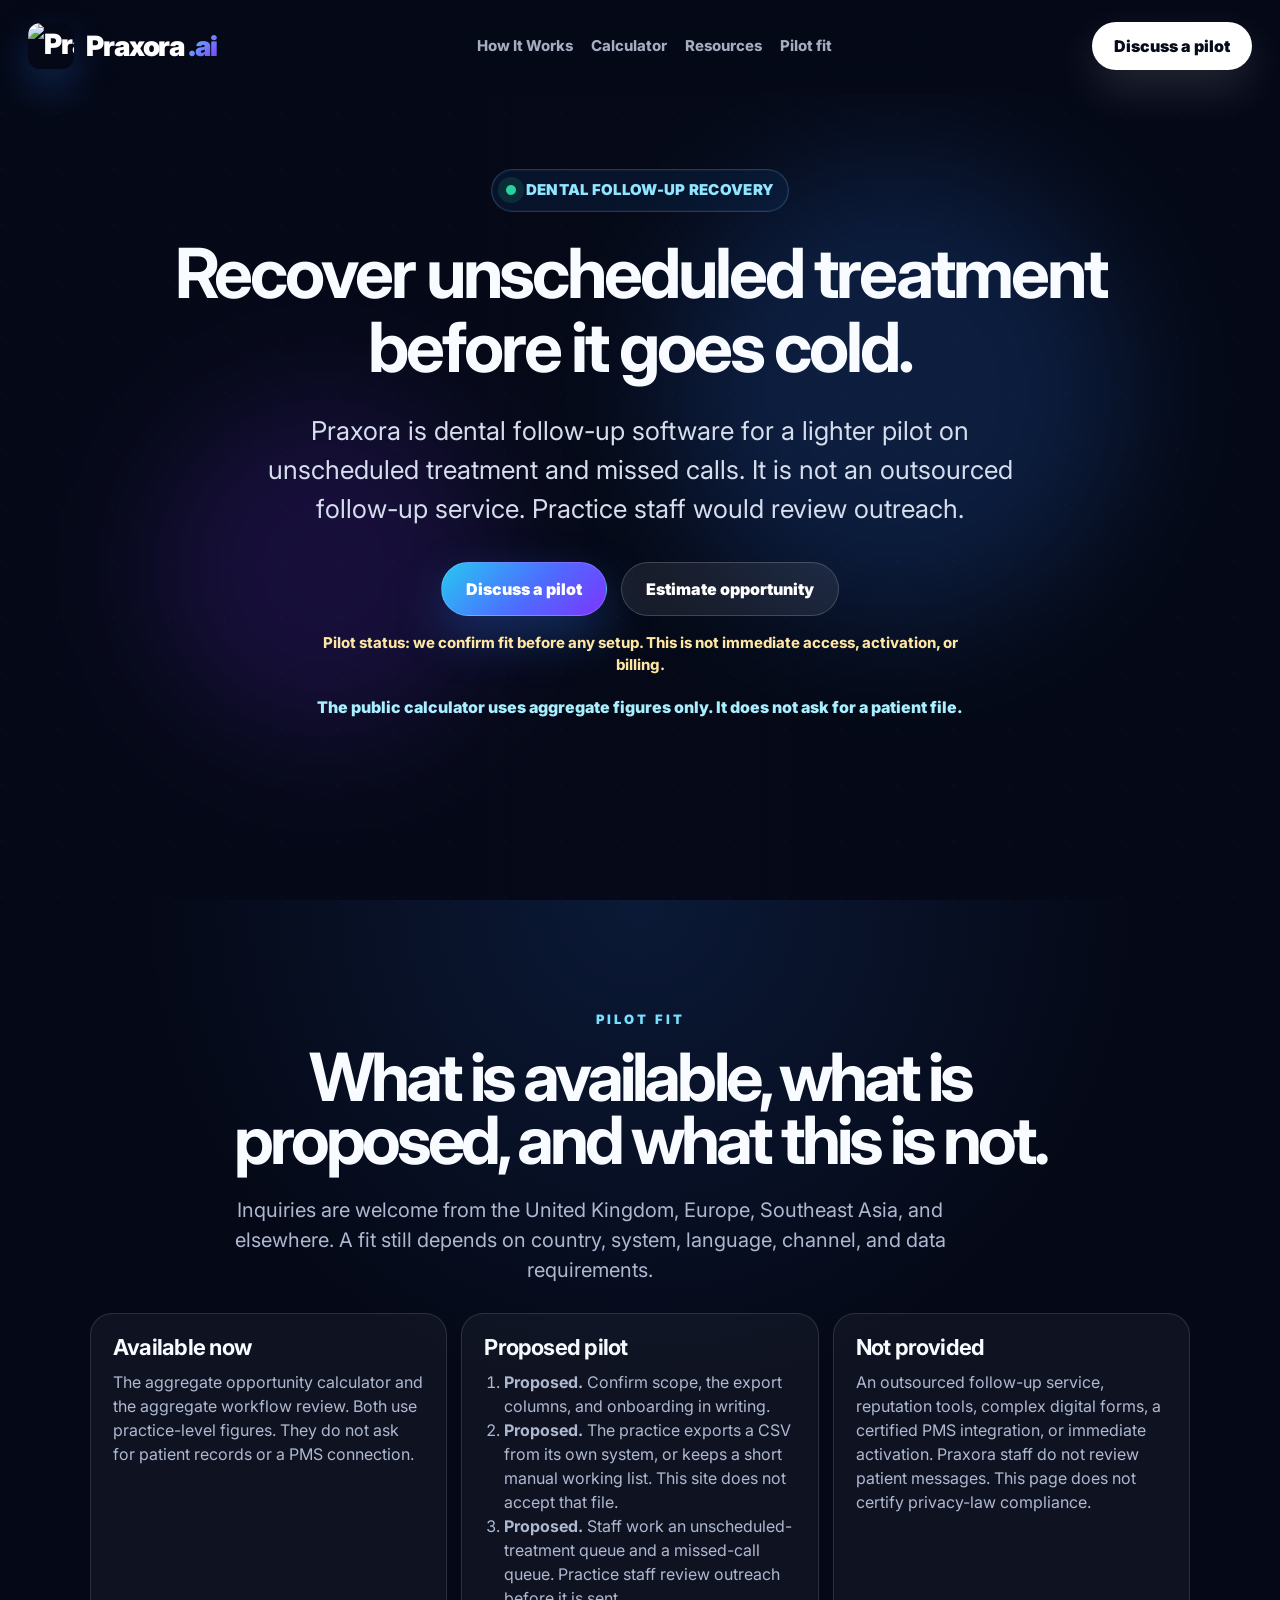
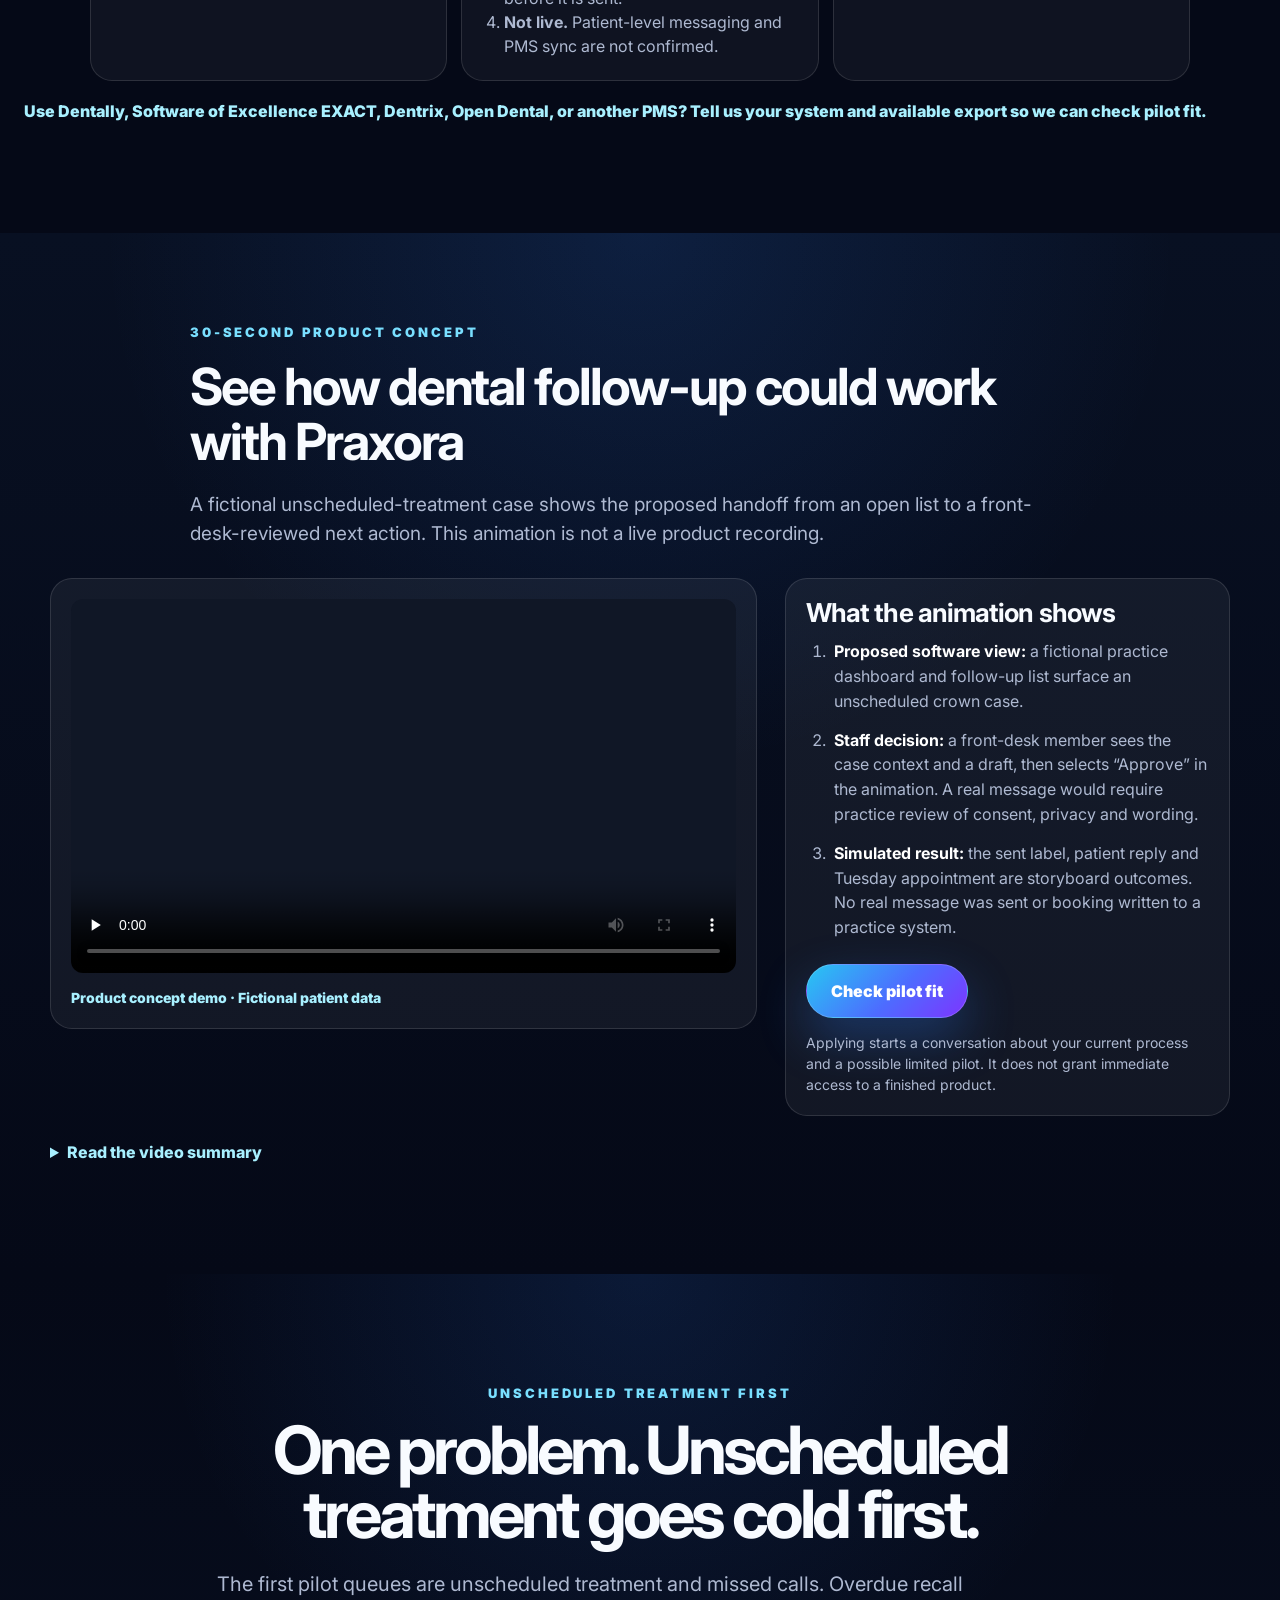
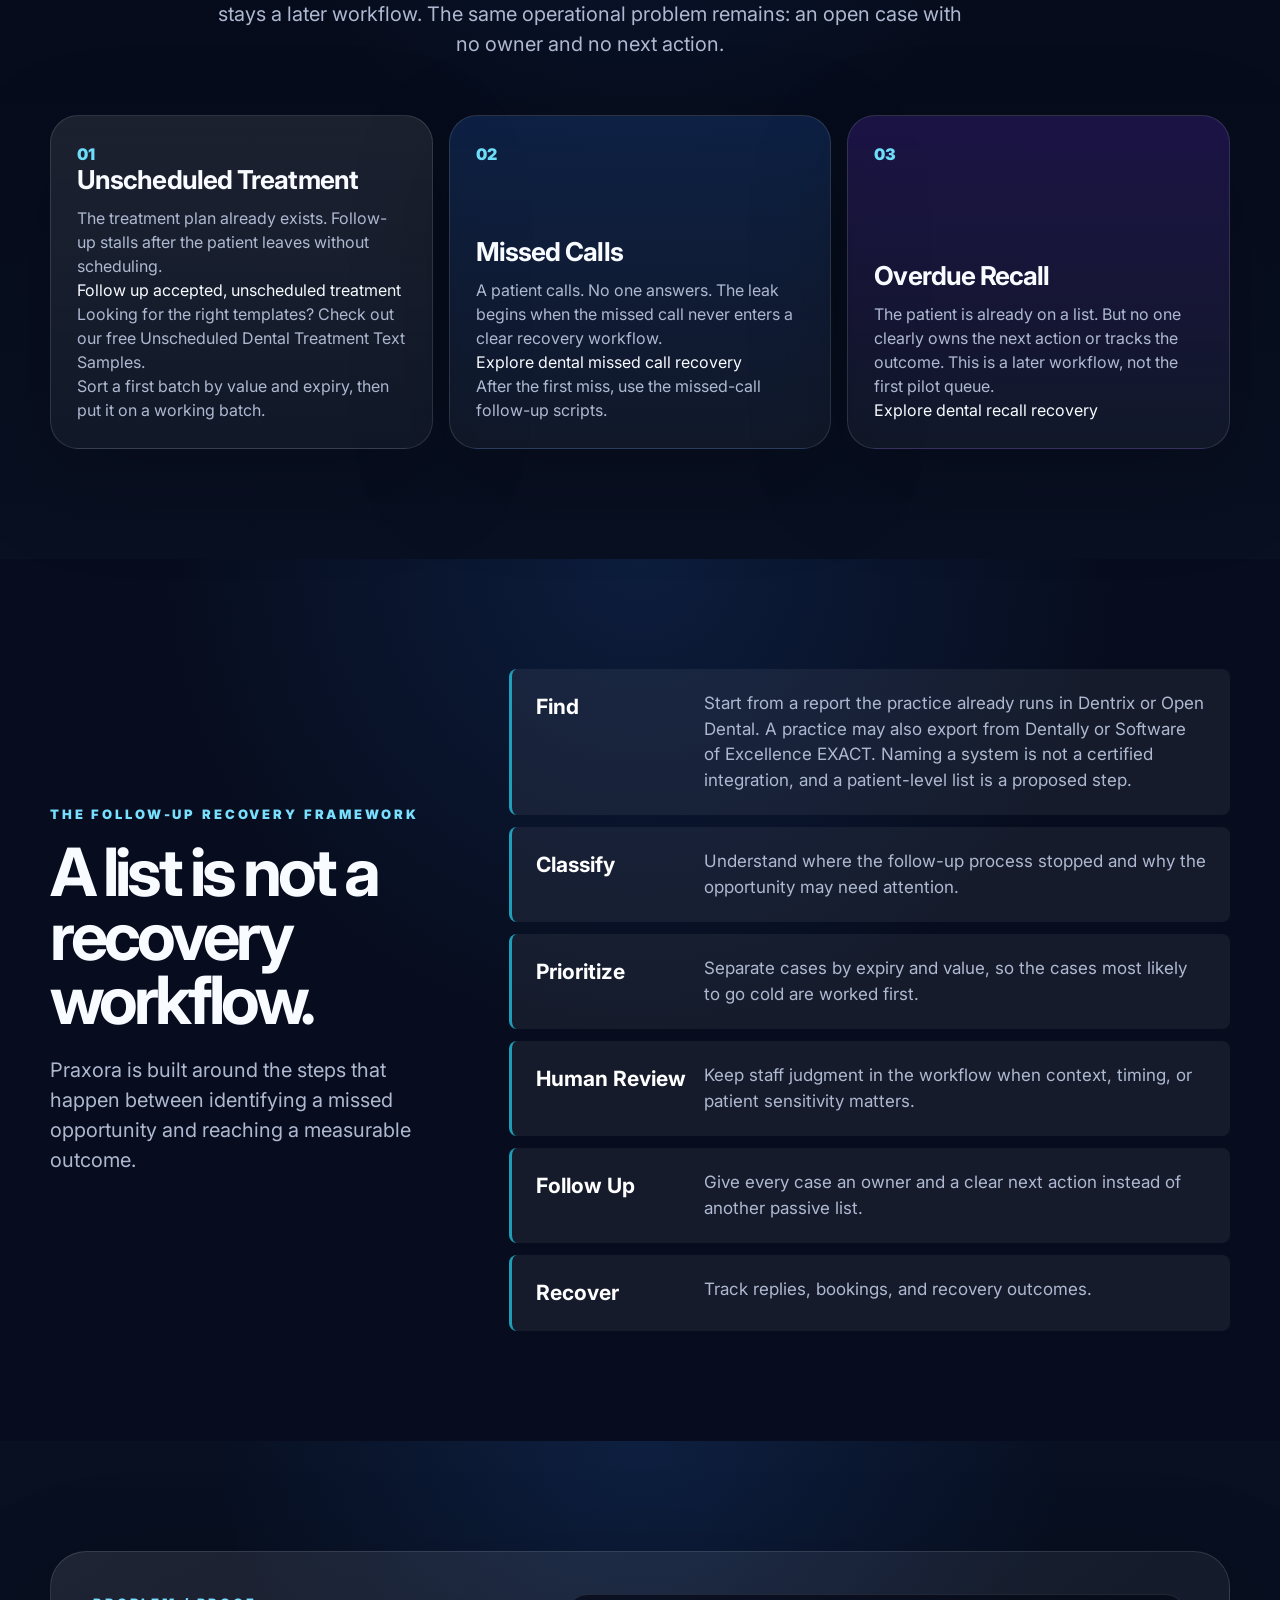
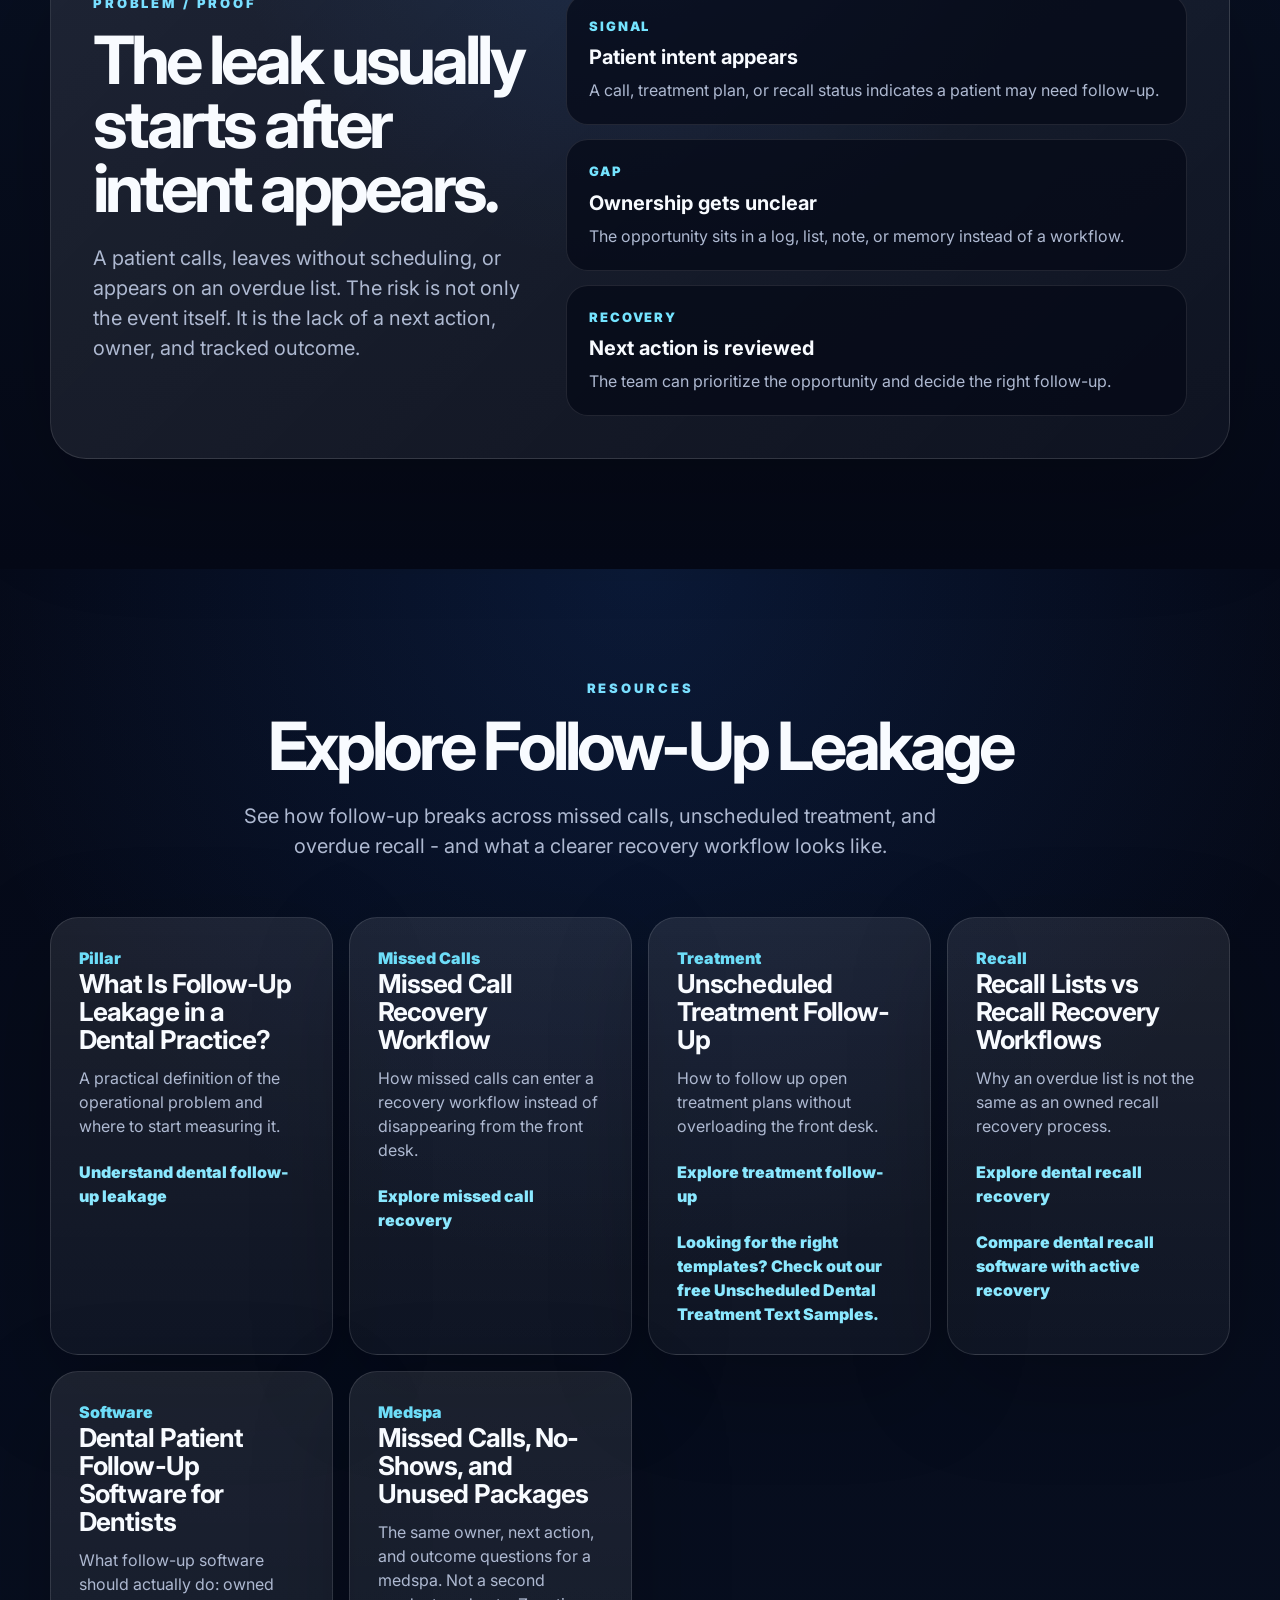
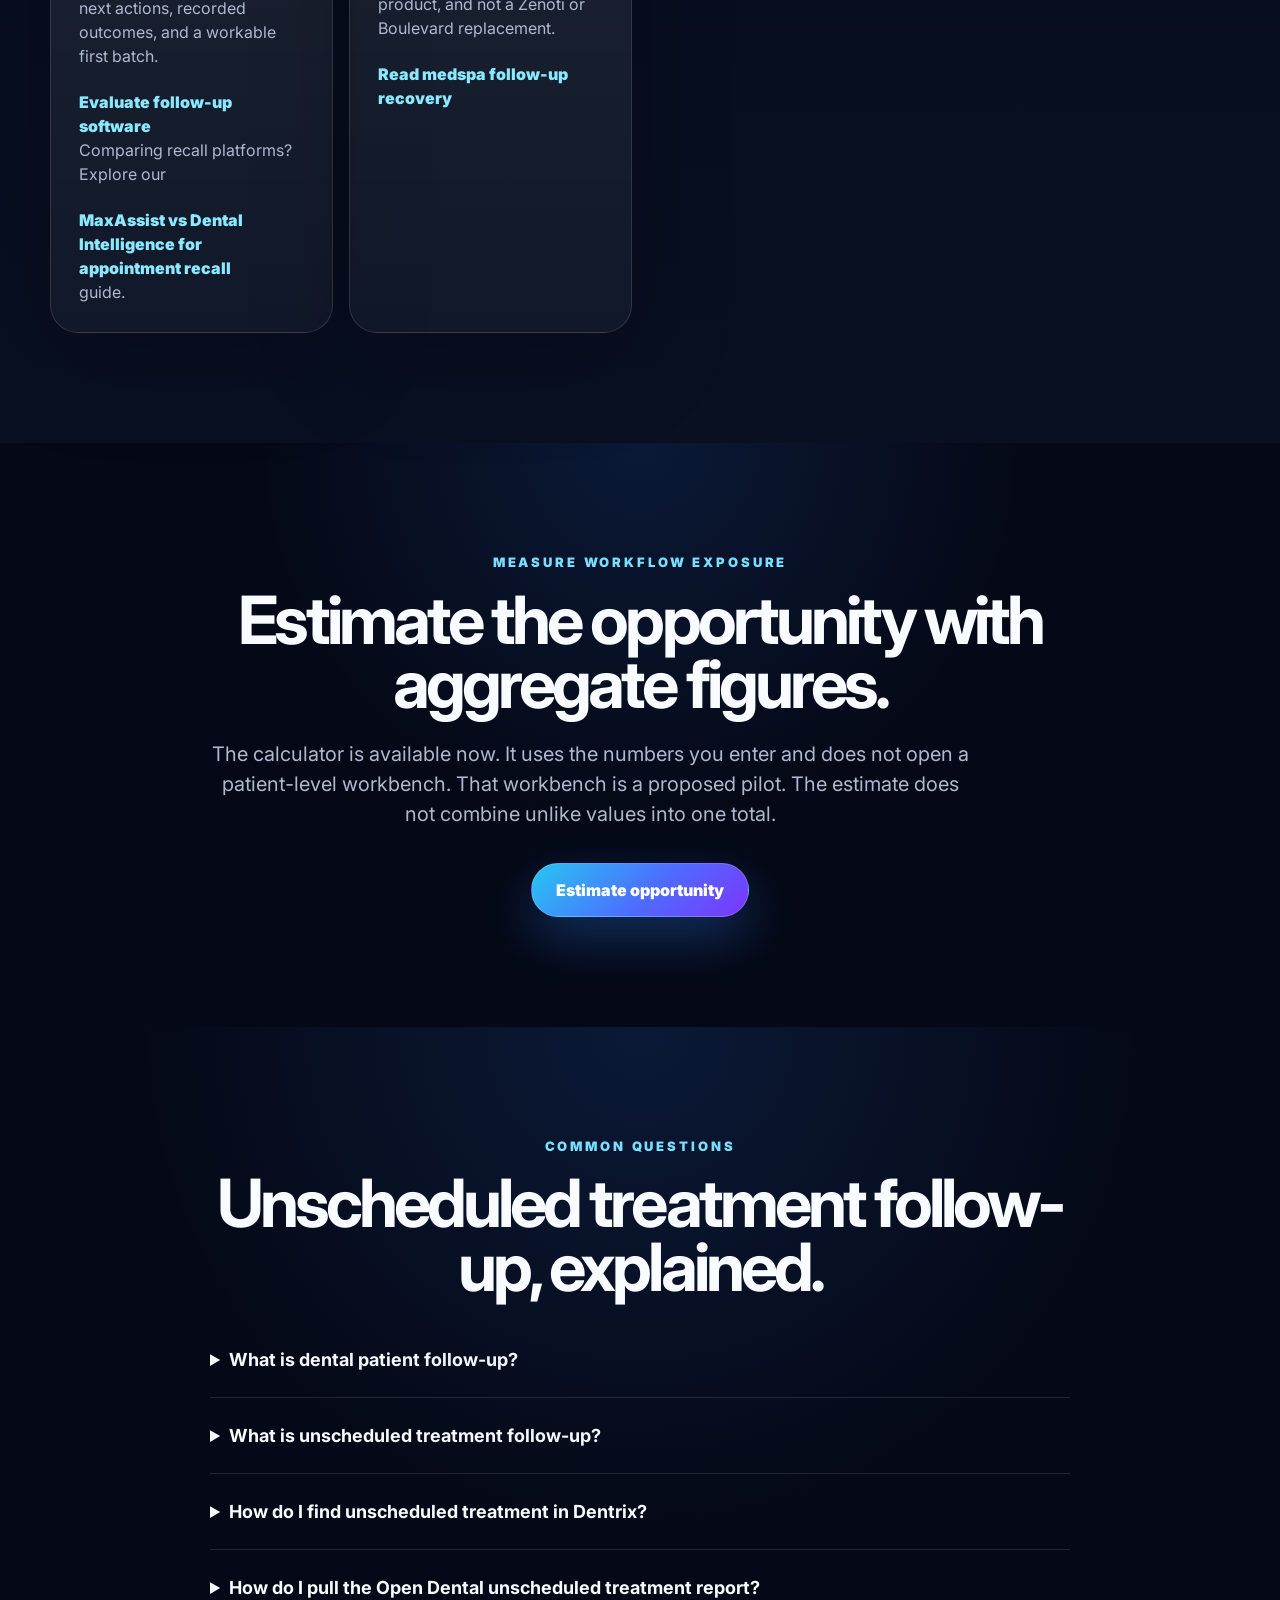
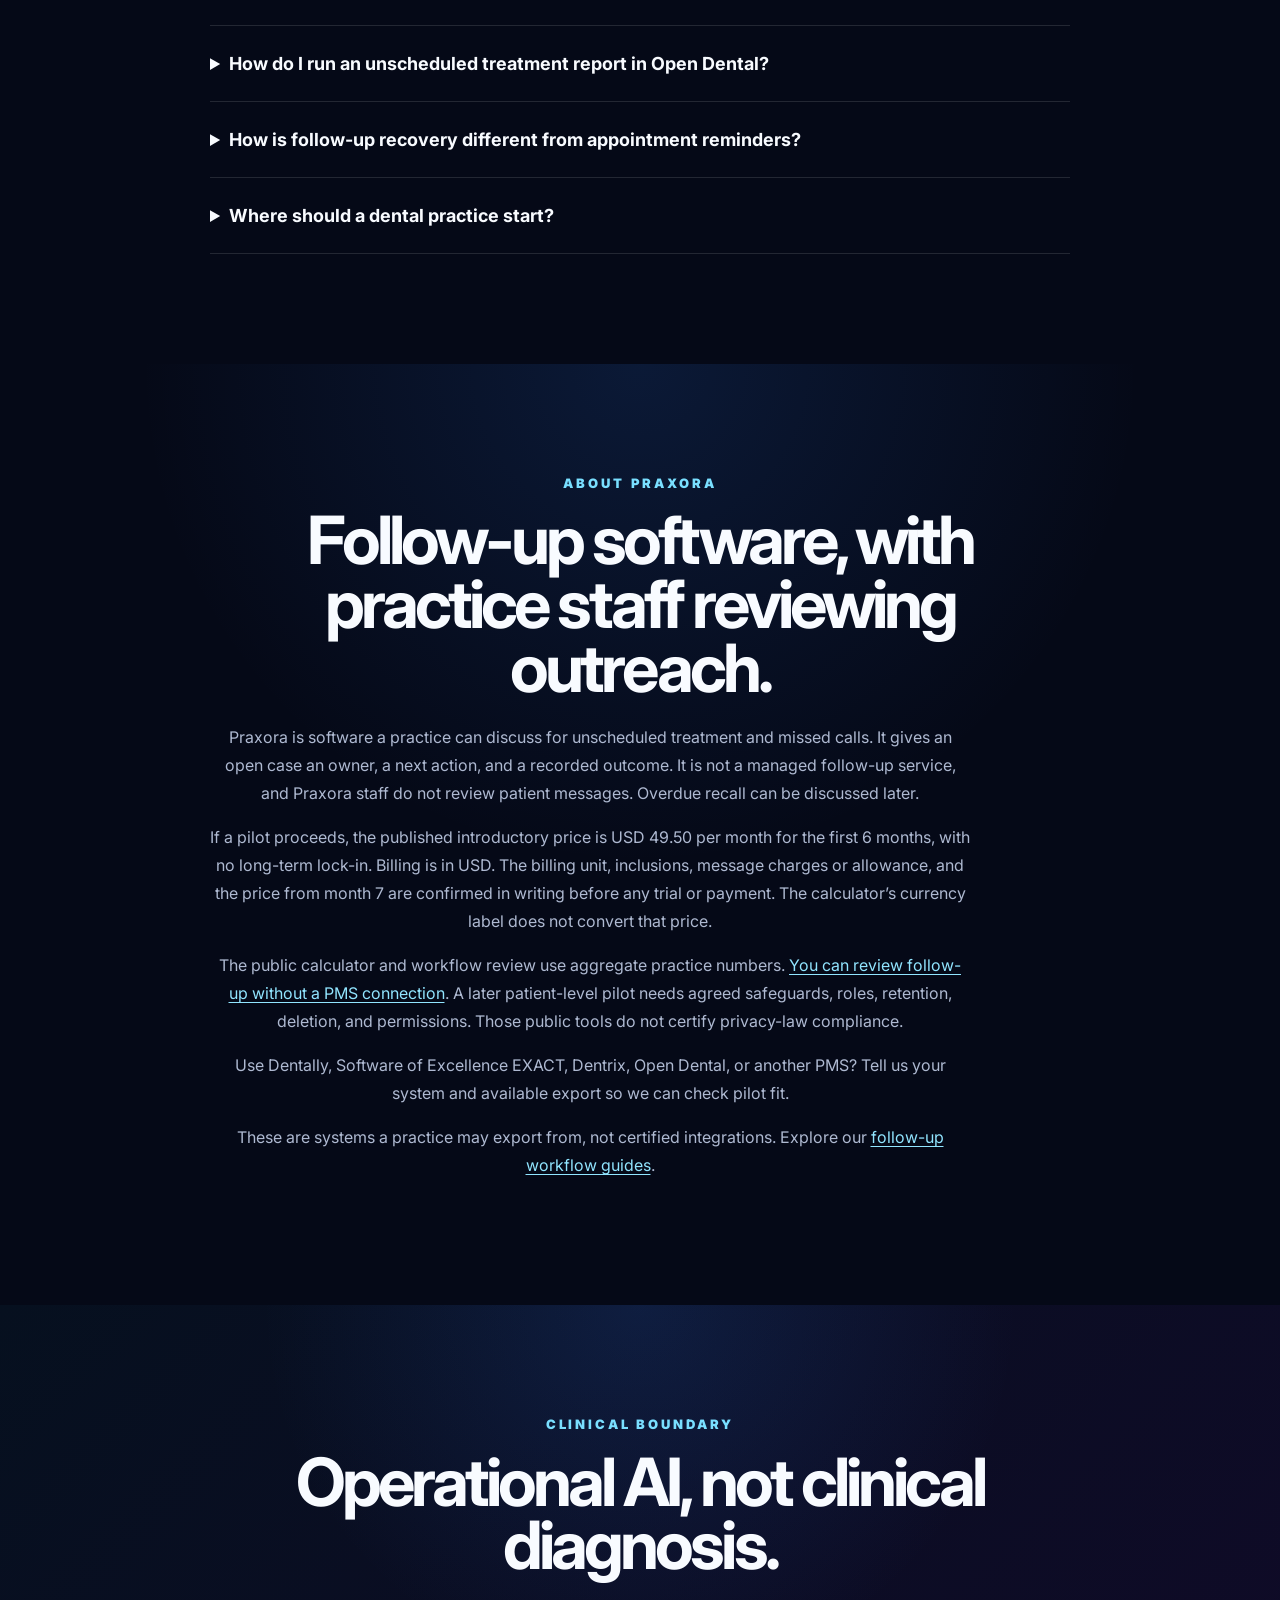
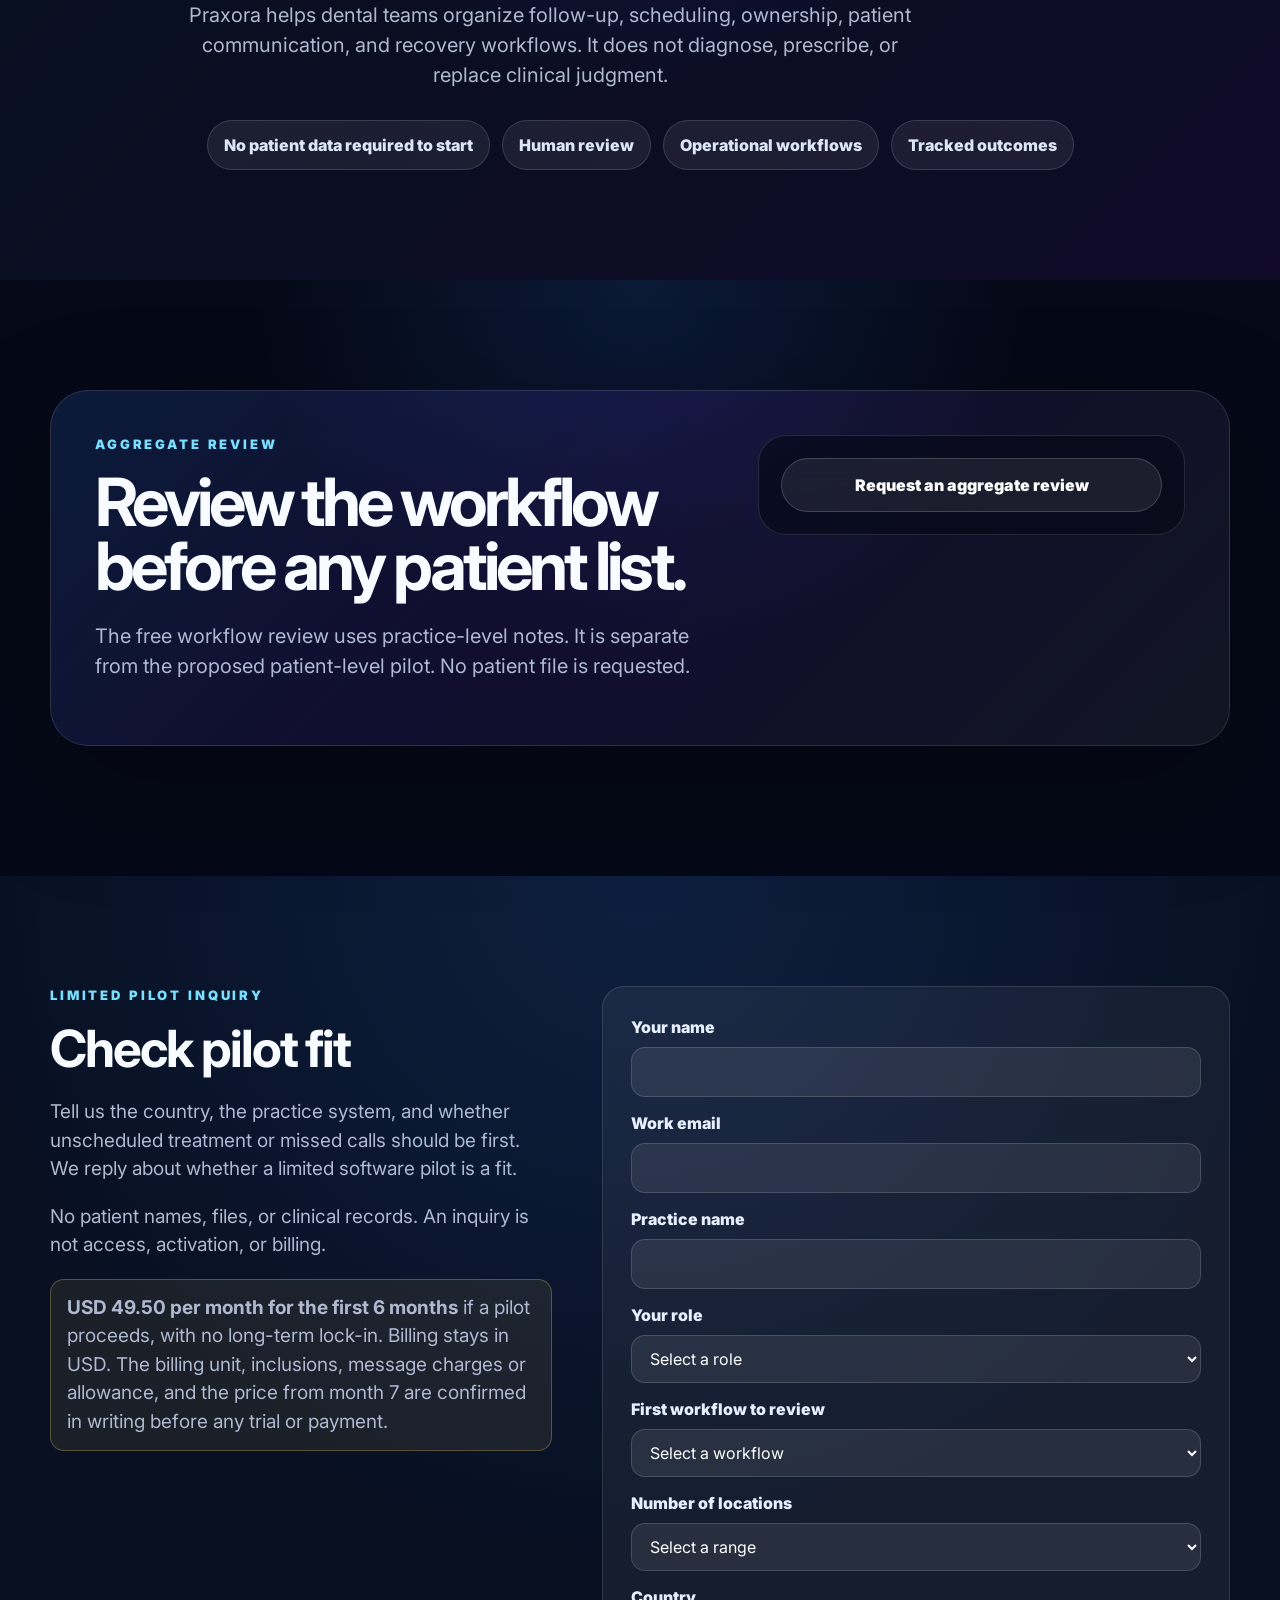
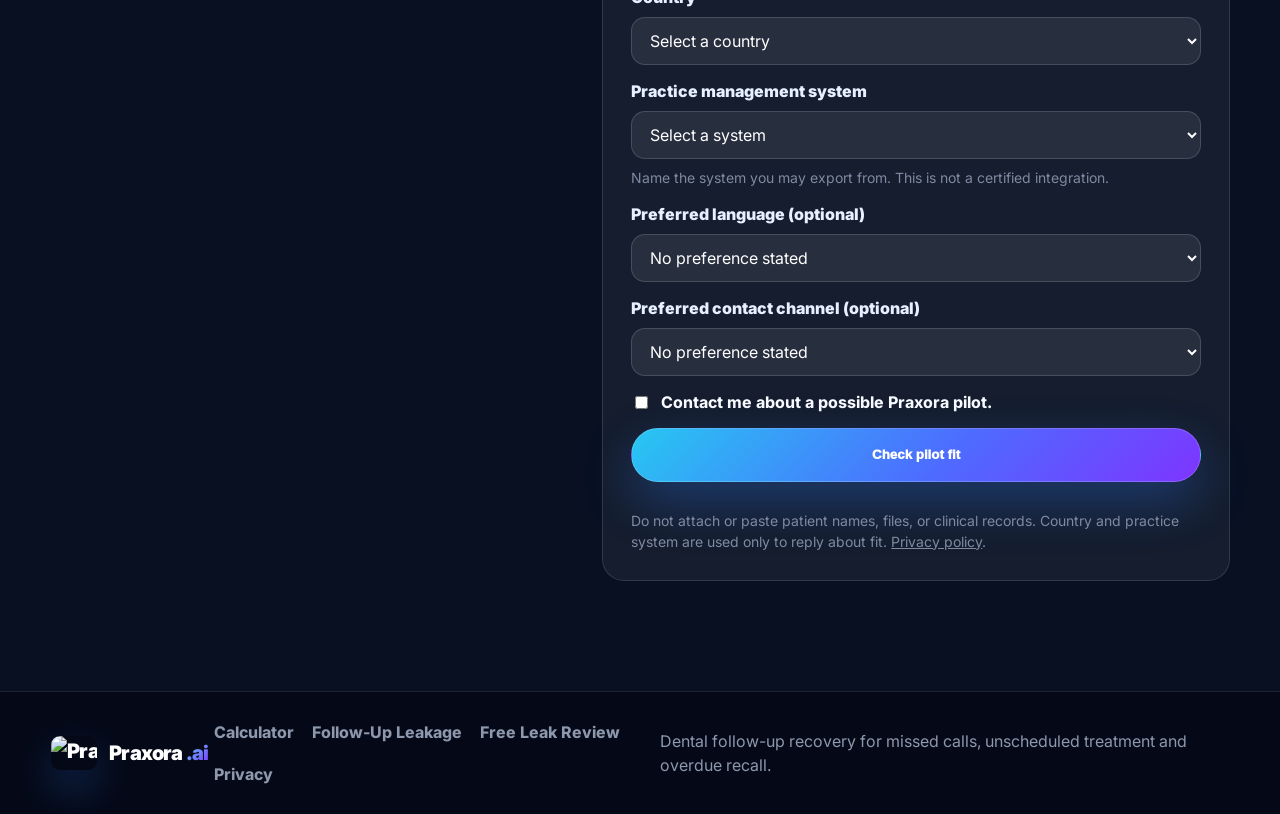
==== commit 14153538: "SEO: strengthen recall-software page for UK/EU and add calculator CTAs - Rewrite dental-recall-softw" ====
--- a/index.html
+++ b/index.html
@@ -264,7 +264,7 @@
         <article class="teardown-card reveal delay-1"><span>Pillar</span><h3>What Is Follow-Up Leakage in a Dental Practice?</h3><p>A practical definition of the operational problem and where to start measuring it.</p><a href="/resources/follow-up-leakage-dental-practice/">Understand dental follow-up leakage</a></article>
         <article class="teardown-card reveal delay-2"><span>Missed Calls</span><h3>Missed Call Recovery Workflow</h3><p>How missed calls can enter a recovery workflow instead of disappearing from the front desk.</p><a href="/missed-calls.html">Explore missed call recovery</a></article>
         <article class="teardown-card reveal delay-3"><span>Treatment</span><h3>Unscheduled Treatment Follow-Up</h3><p>How to follow up open treatment plans without overloading the front desk.</p><a href="/workflow-unscheduled-treatment.html">Explore treatment follow-up</a><a href="/resources/unscheduled-dental-treatment-text-samples/">Looking for the right templates? Check out our free Unscheduled Dental Treatment Text Samples.</a></article>
-        <article class="teardown-card reveal delay-4"><span>Recall</span><h3>Recall Lists vs Recall Recovery Workflows</h3><p>Why an overdue list is not the same as an owned recall recovery process.</p><a href="/workflow-recall-leakage.html">Explore dental recall recovery</a></article>
+        <article class="teardown-card reveal delay-4"><span>Recall</span><h3>Recall Lists vs Recall Recovery Workflows</h3><p>Why an overdue list is not the same as an owned recall recovery process.</p><a href="/workflow-recall-leakage.html">Explore dental recall recovery</a> <a href="/resources/dental-recall-software-vs-recovery/">Compare dental recall software with active recovery</a></article>
         <article class="teardown-card reveal delay-4"><span>Software</span><h3>Dental Patient Follow-Up Software for Dentists</h3><p>What follow-up software should actually do: owned next actions, recorded outcomes, and a workable first batch.</p><a href="/resources/dental-patient-follow-up-software/">Evaluate follow-up software</a><p>Comparing recall platforms? Explore our <a href="/resources/maxassist-vs-dental-intelligence-appointment-recall/">MaxAssist vs Dental Intelligence for appointment recall</a> guide.</p></article>
         <article class="teardown-card reveal delay-1"><span>Medspa</span><h3>Missed Calls, No-Shows, and Unused Packages</h3><p>The same owner, next action, and outcome questions for a medspa. Not a second product, and not a Zenoti or Boulevard replacement.</p><a href="/resources/medspa-follow-up-recovery/">Read medspa follow-up recovery</a></article>
       </div>
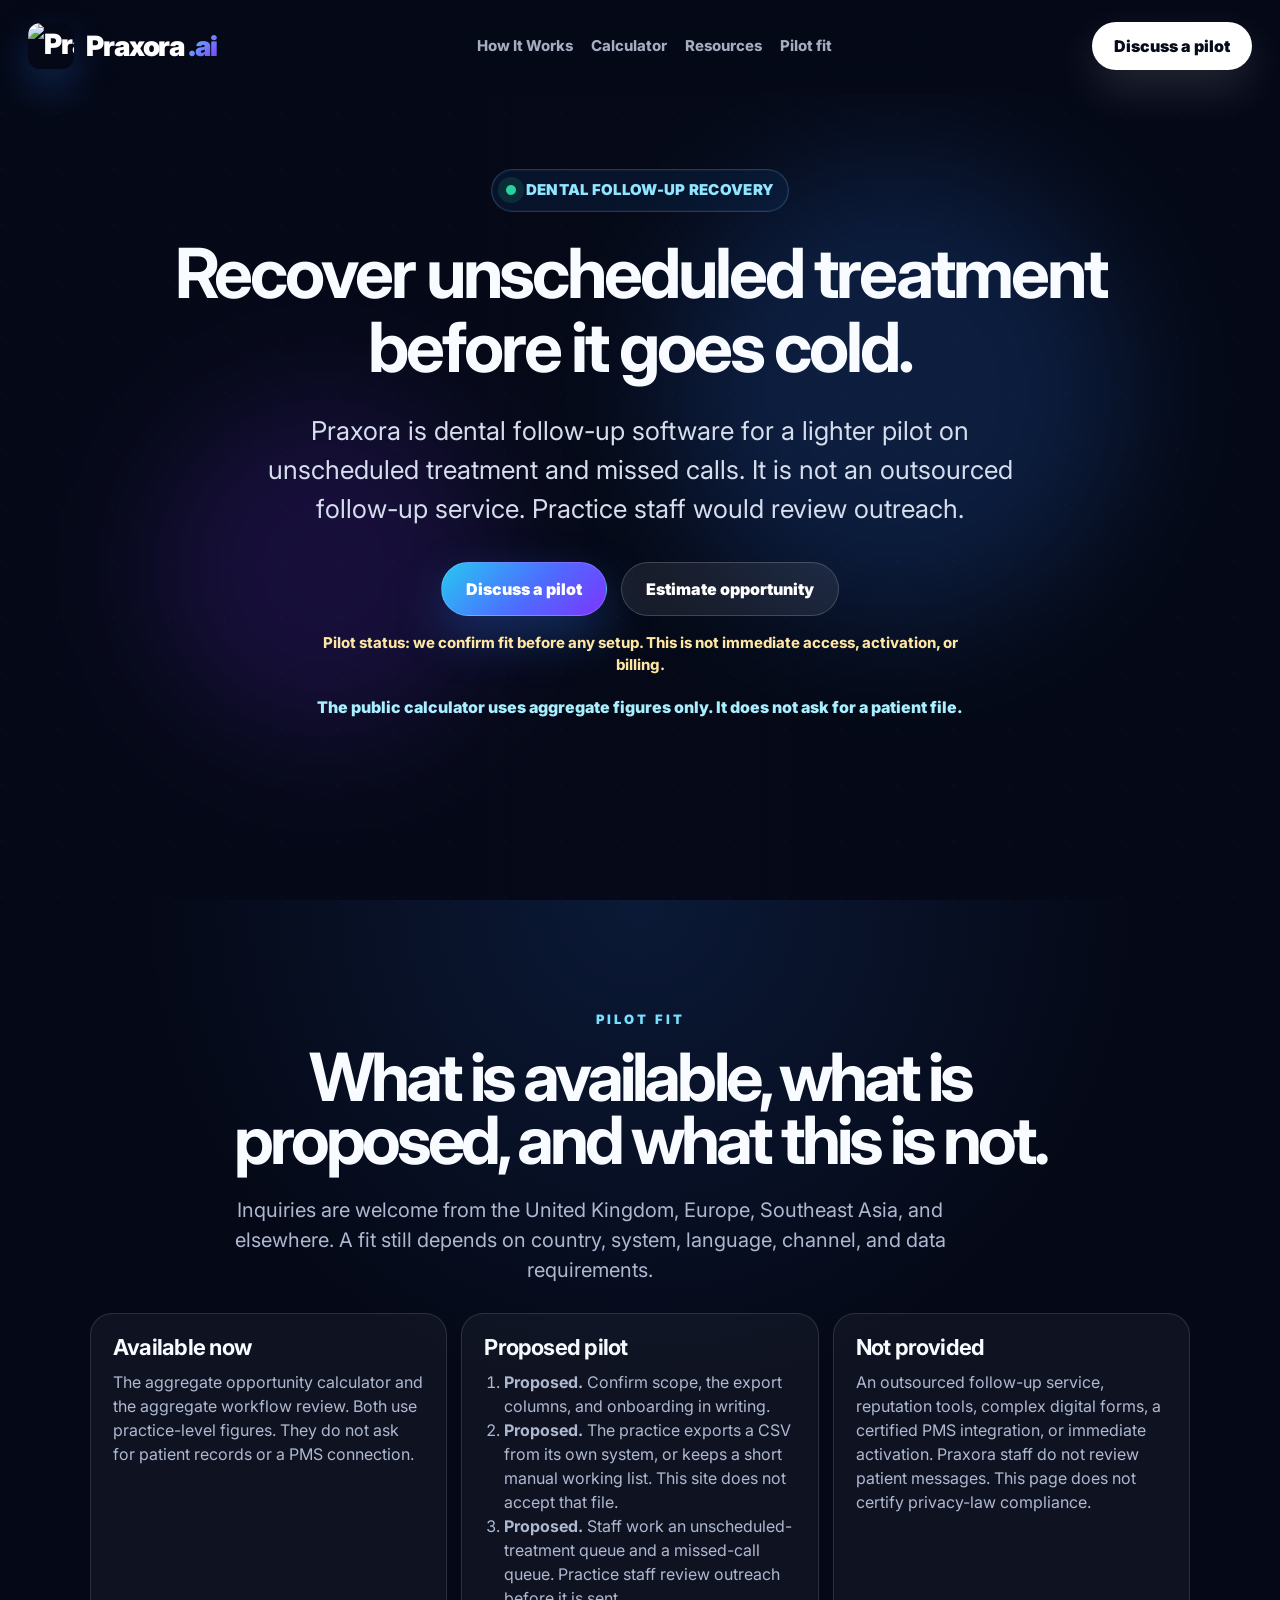
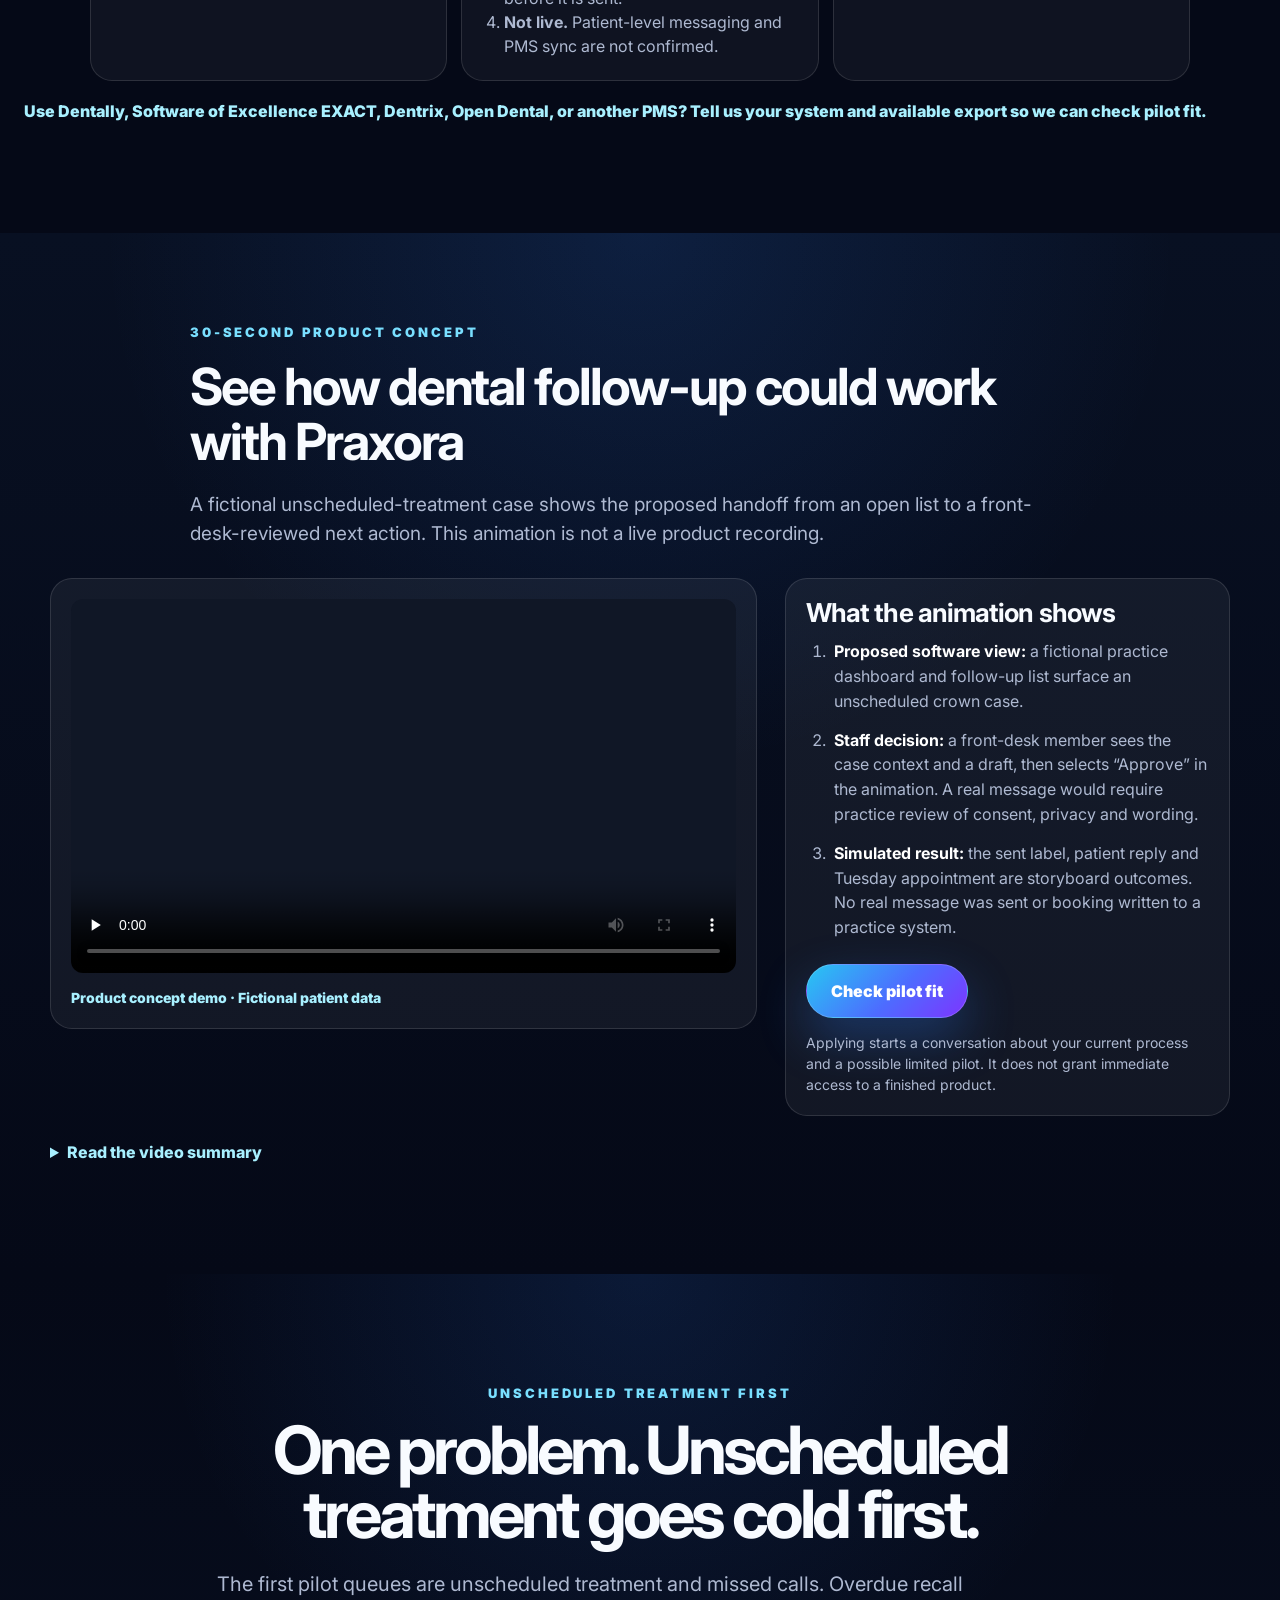
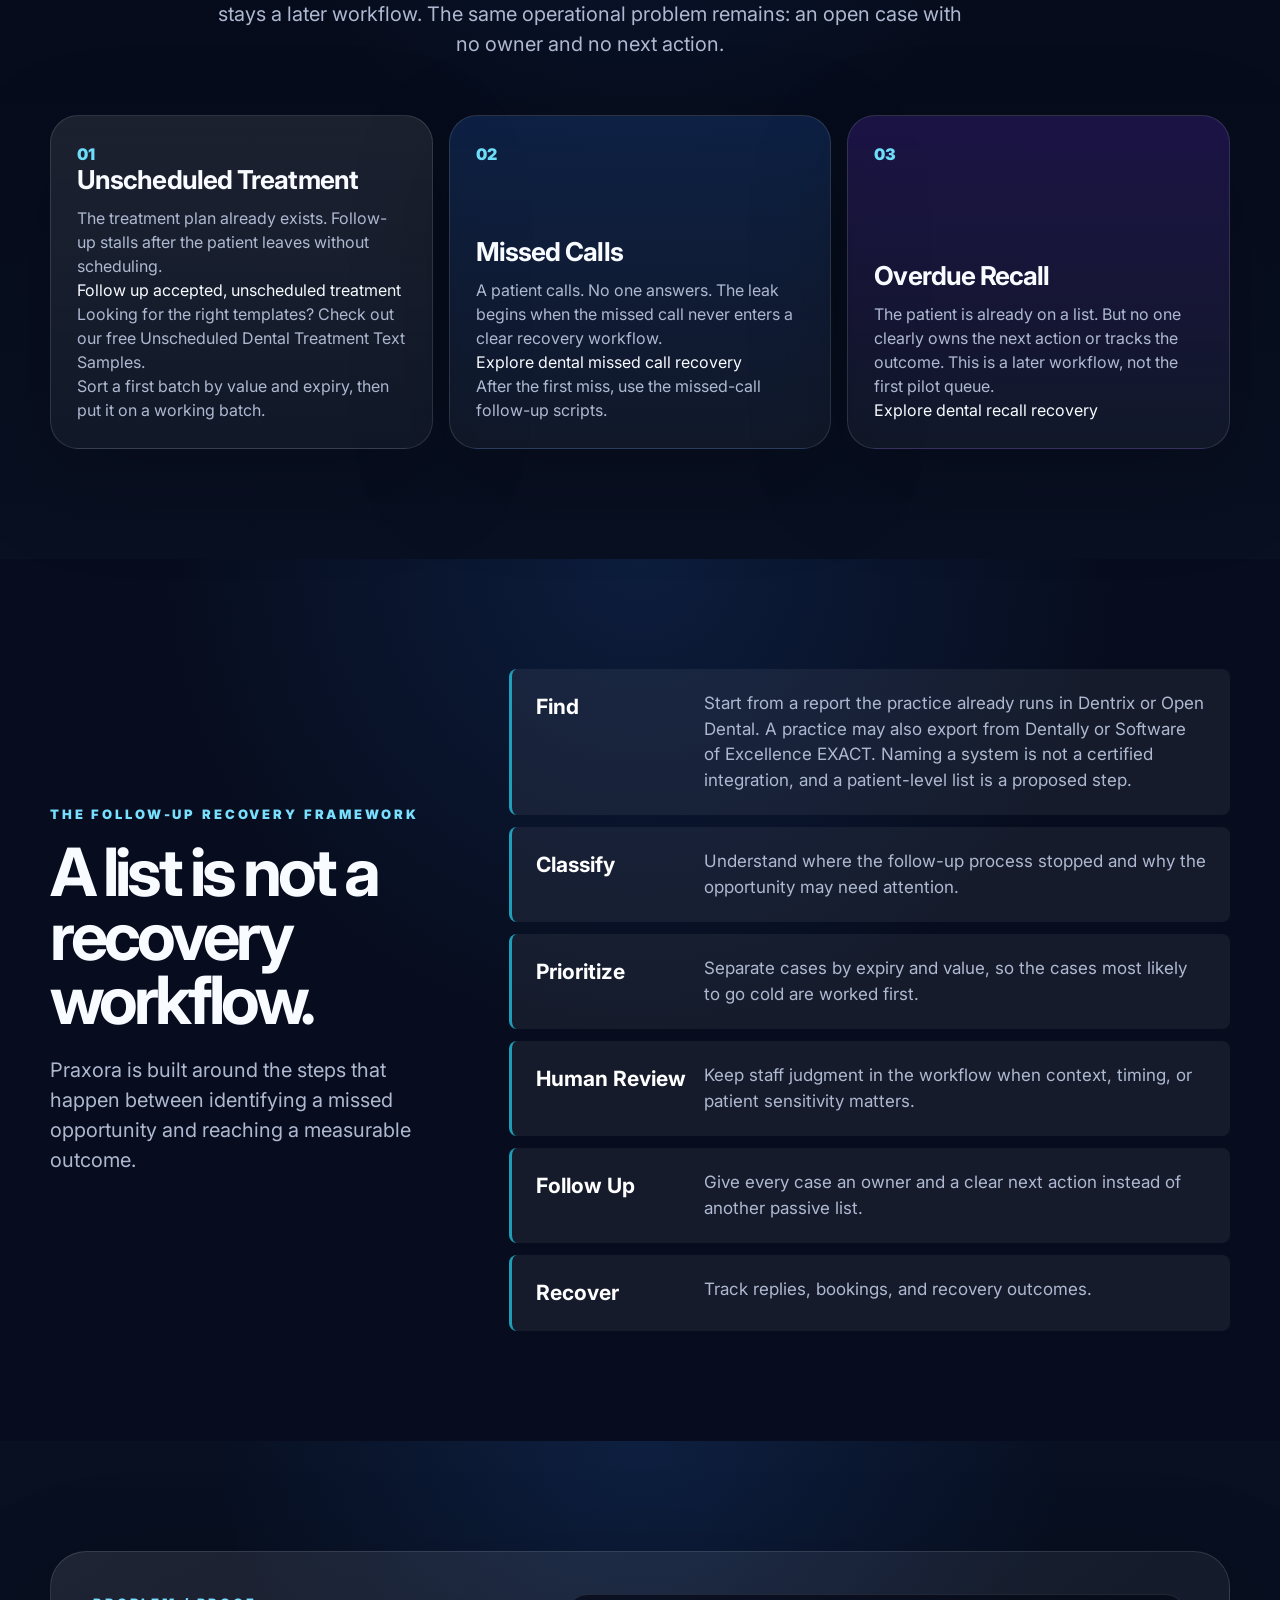
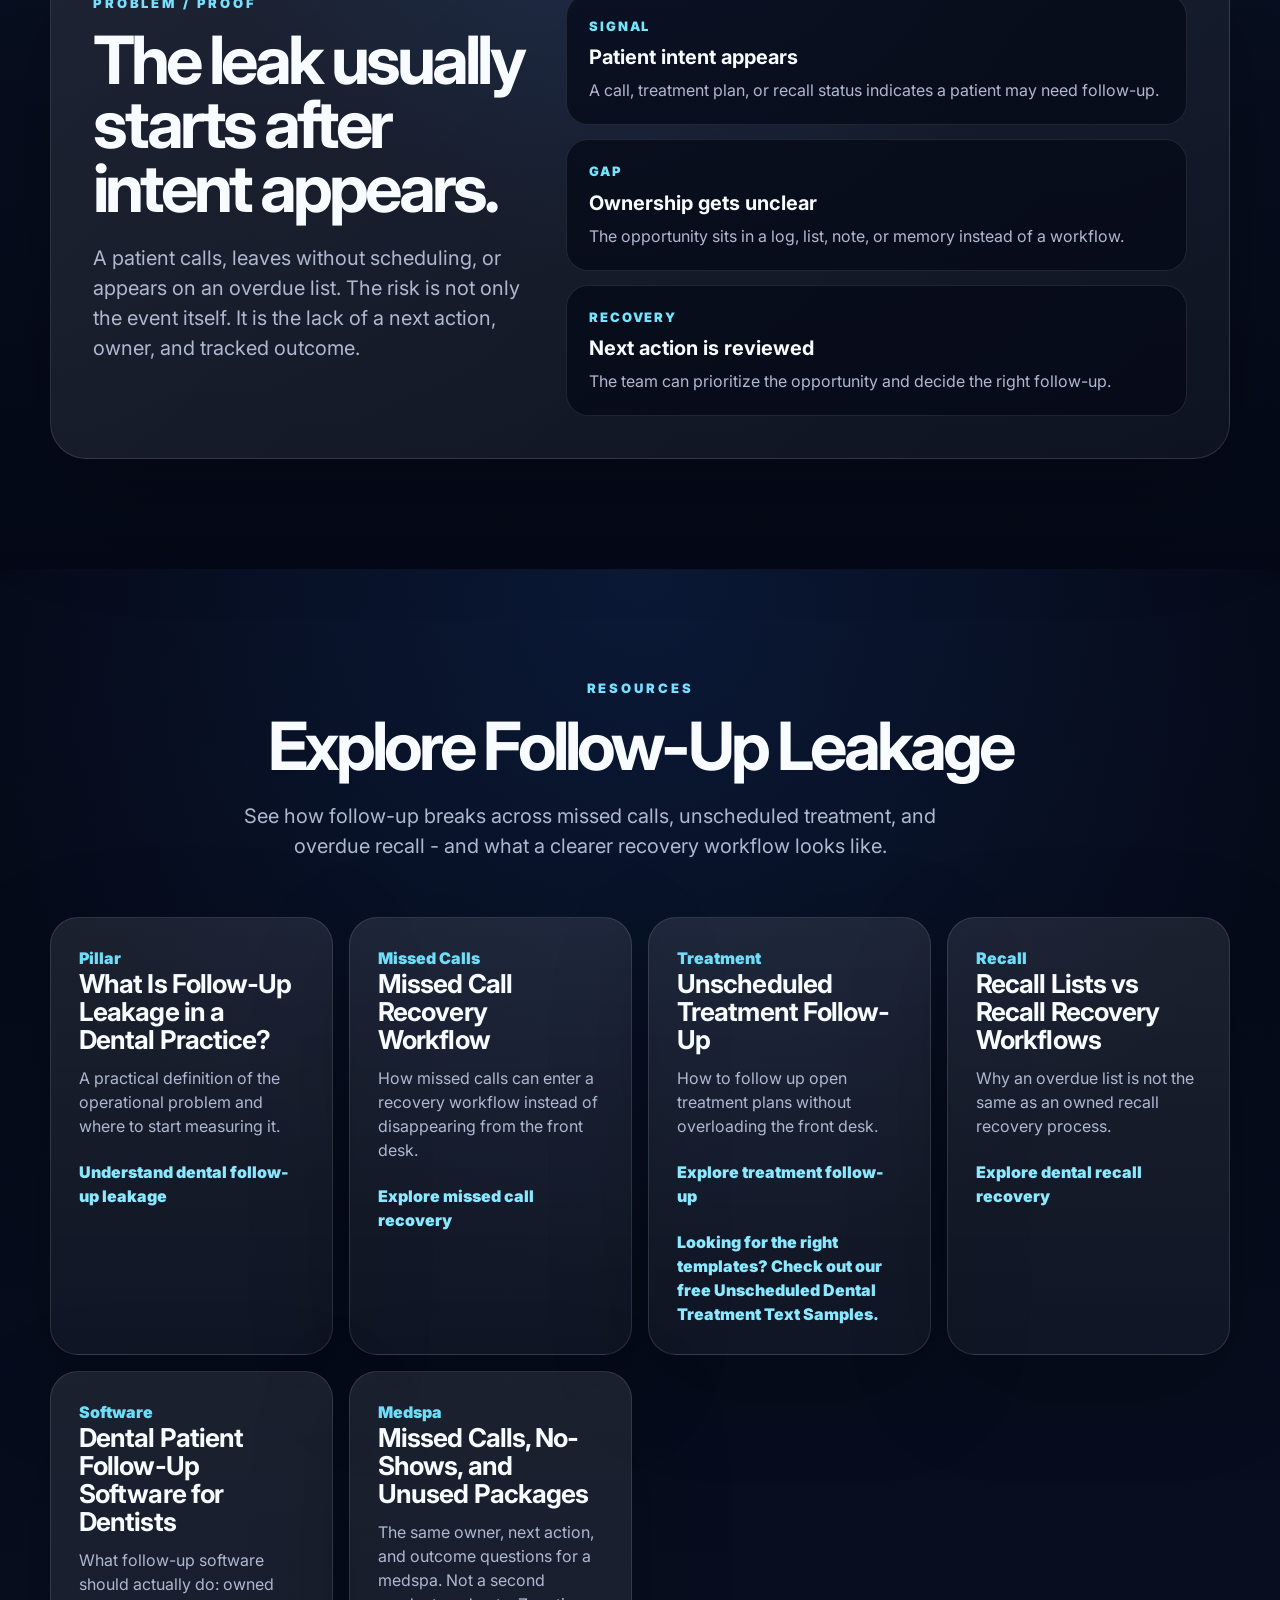
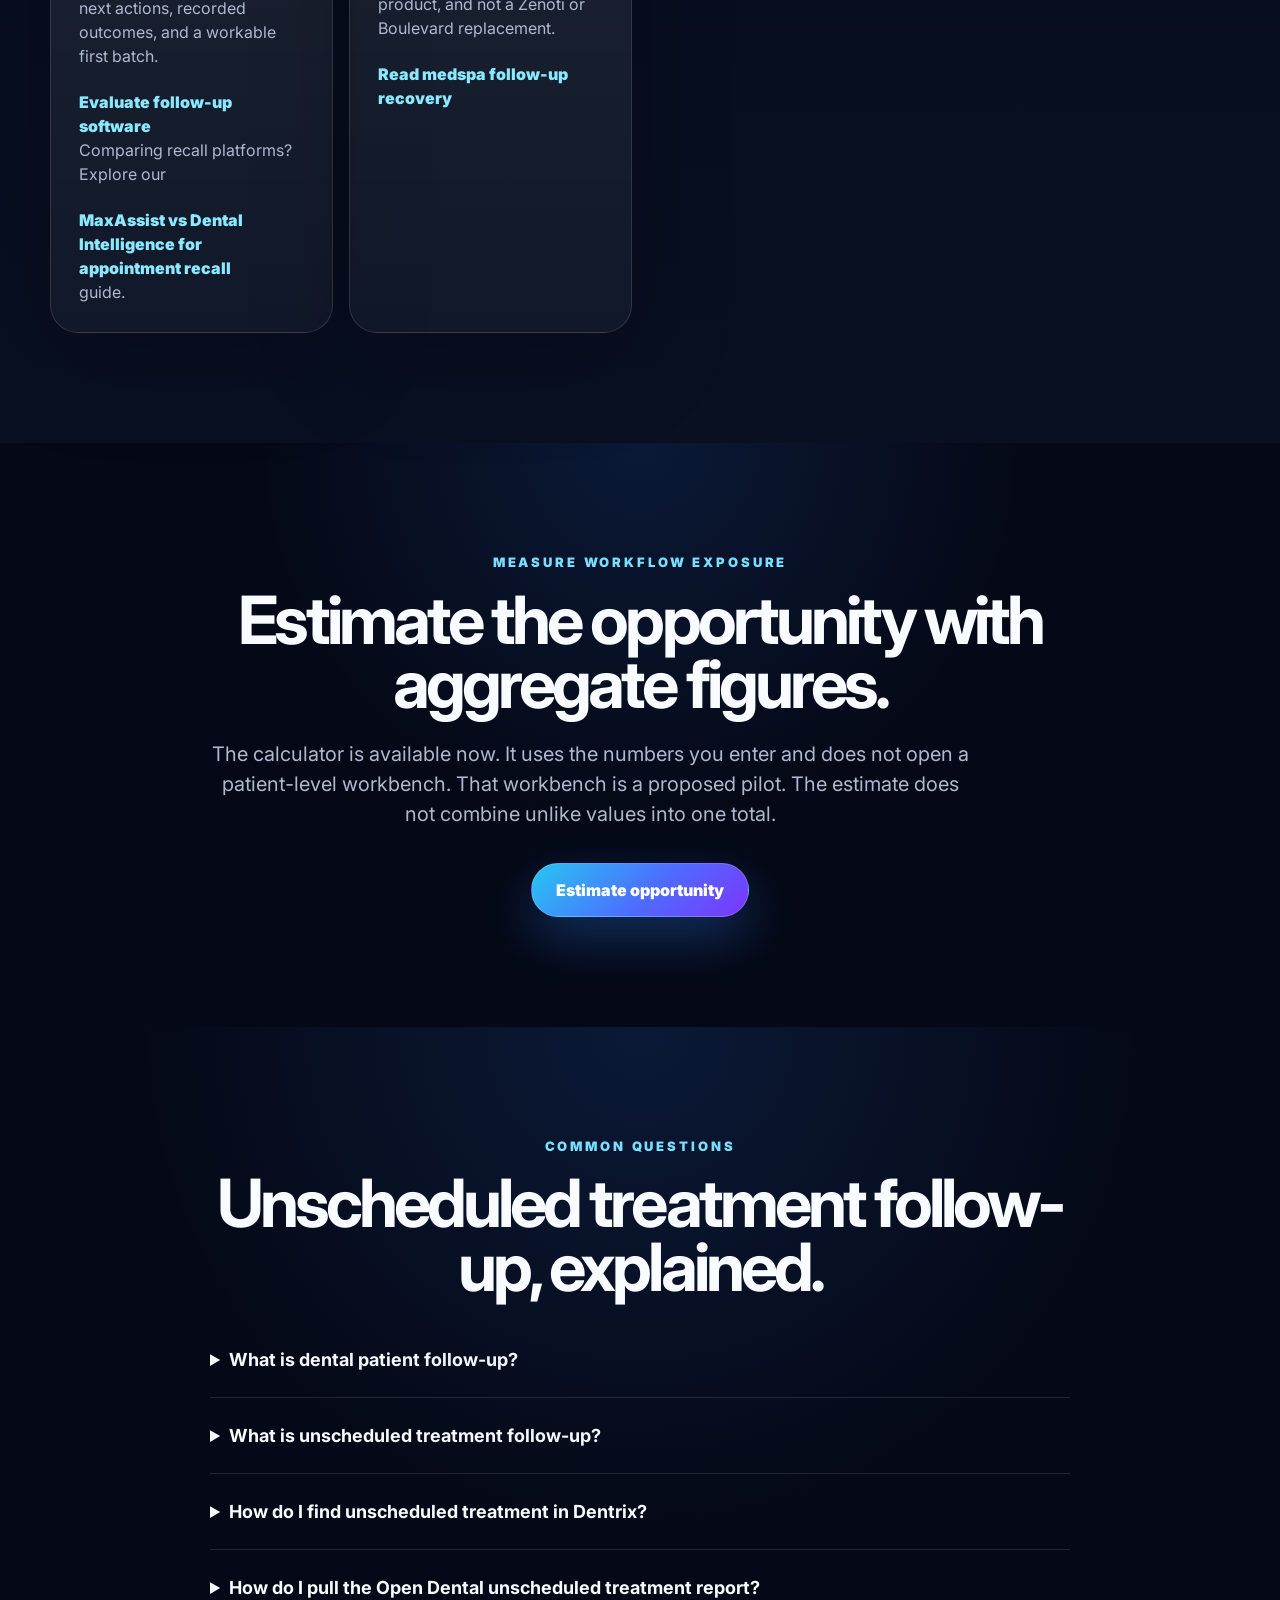
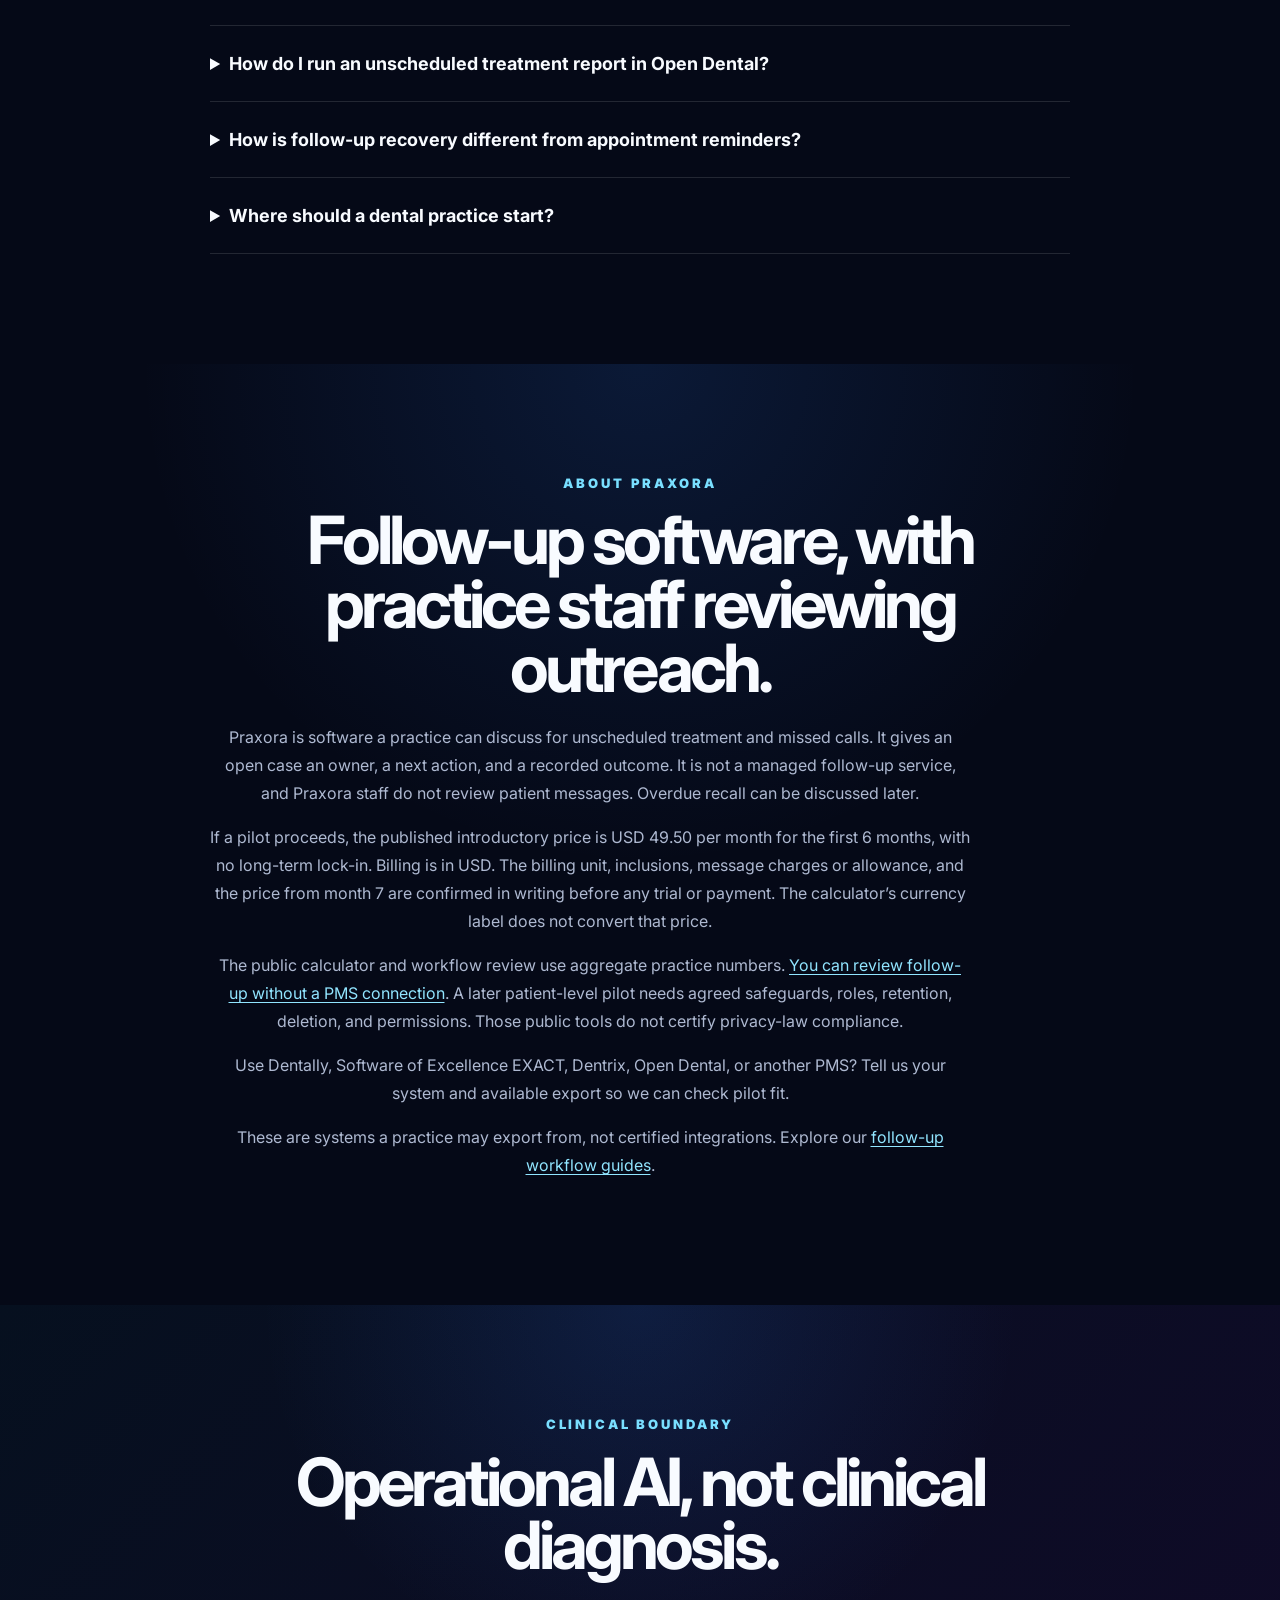
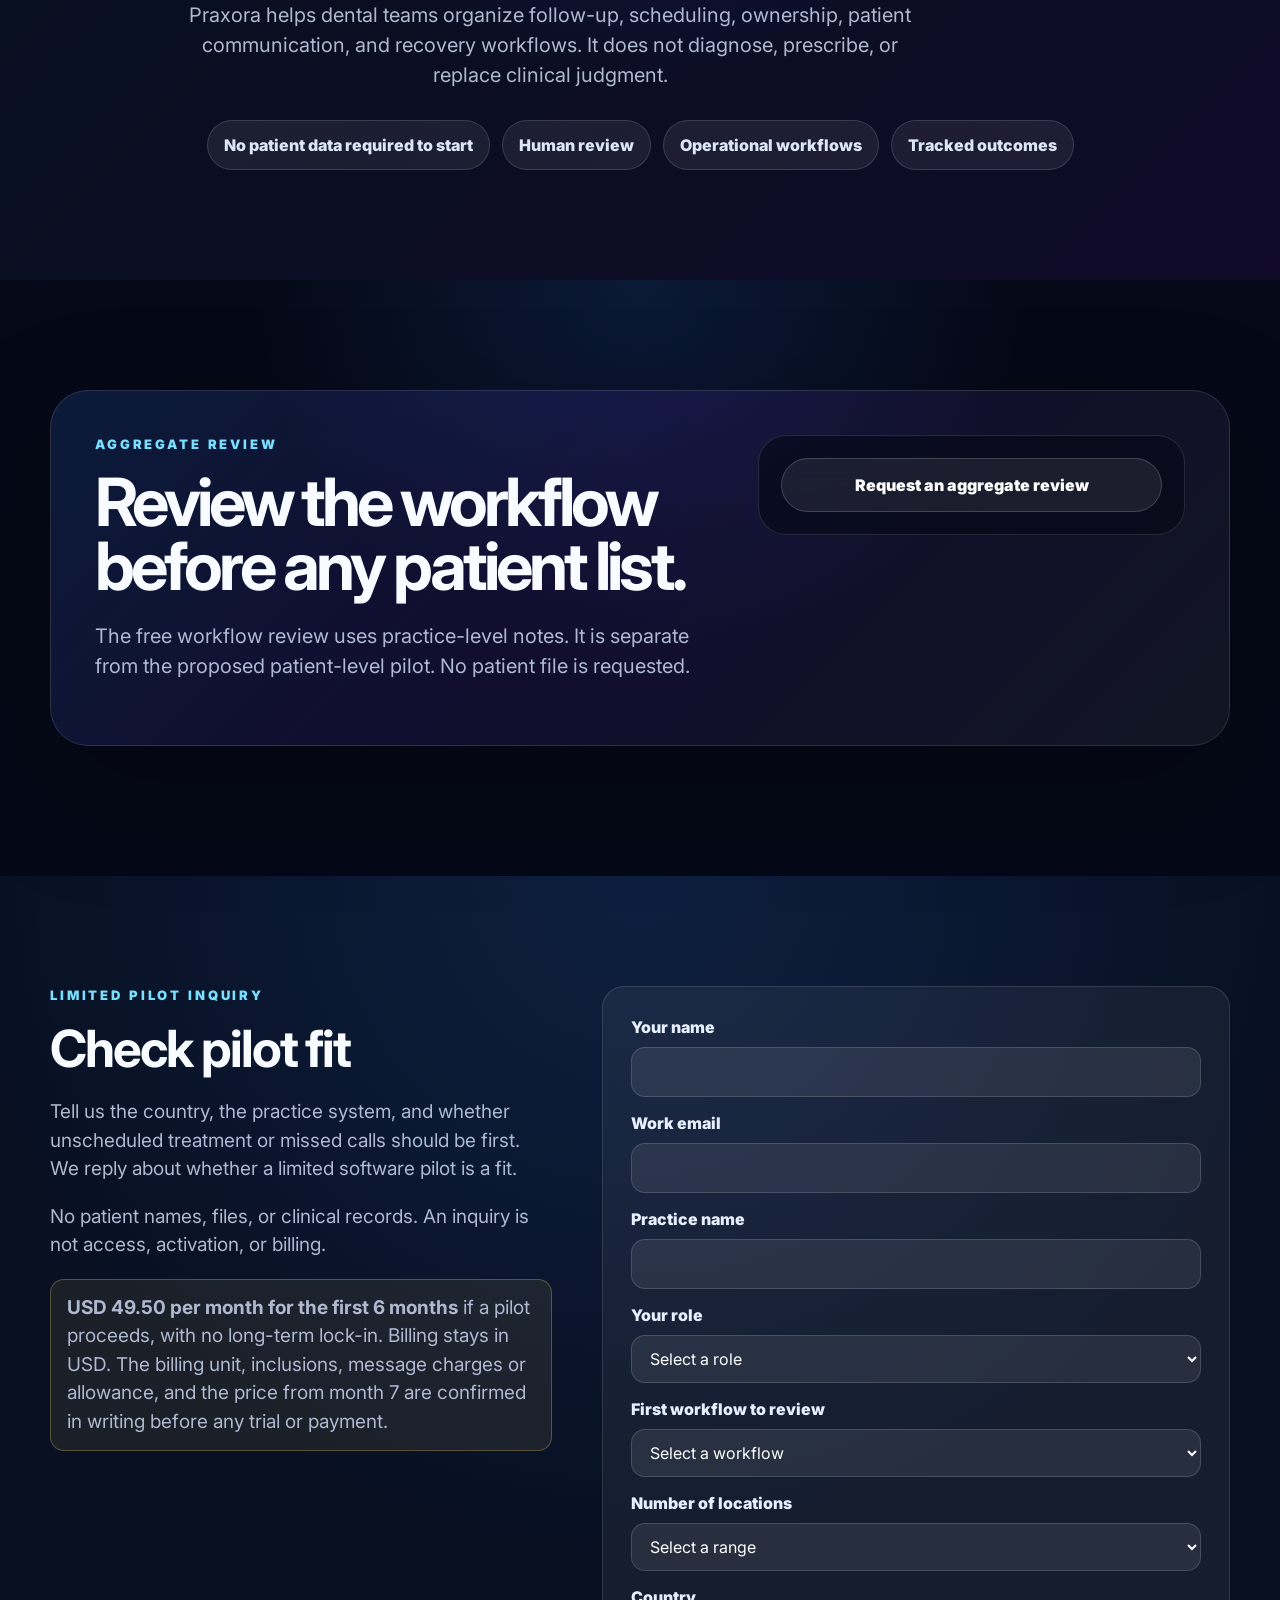
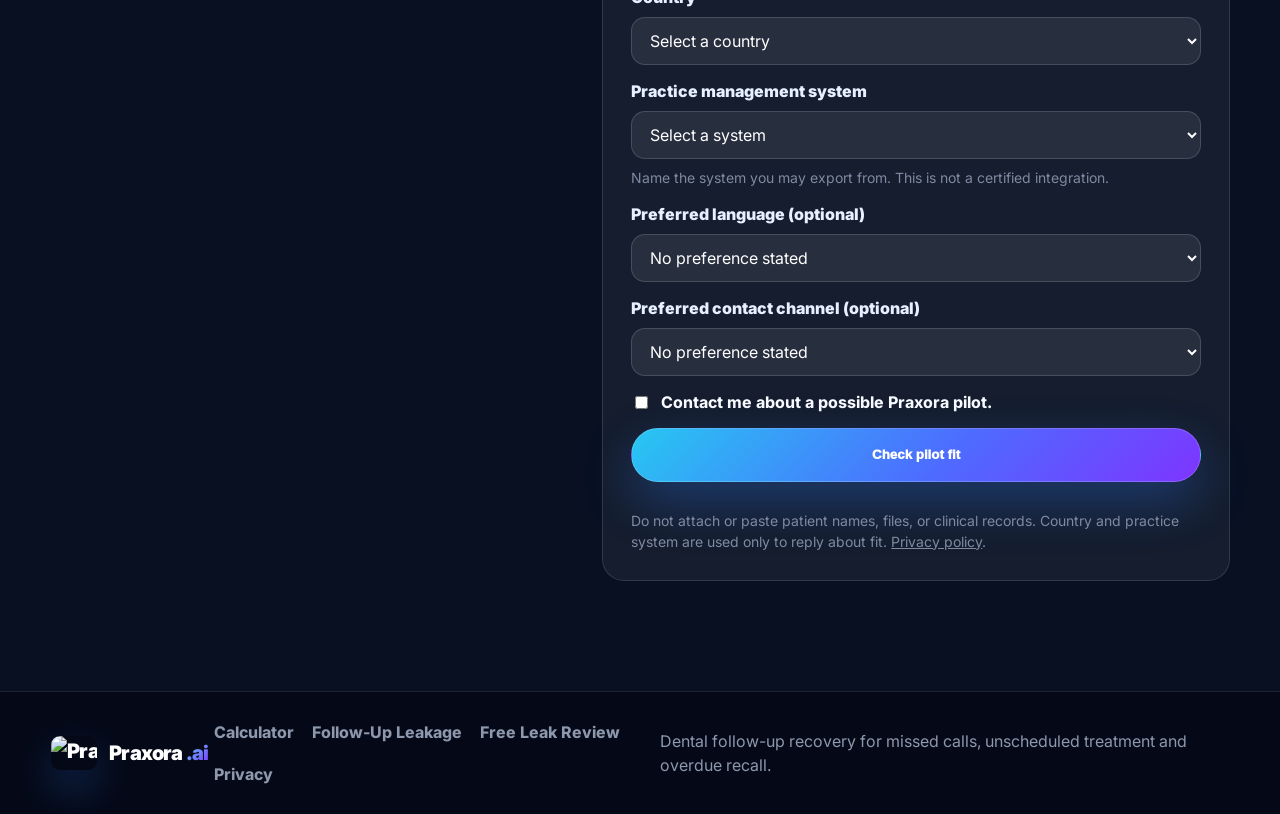
==== commit a6f22b72: "Revert recent SEO/GEO changes (keep de-dup) Reverts 7889d41, 1415353, 59bcda4, b7be568 back to the 4" ====
--- a/index.html
+++ b/index.html
@@ -264,7 +264,7 @@
         <article class="teardown-card reveal delay-1"><span>Pillar</span><h3>What Is Follow-Up Leakage in a Dental Practice?</h3><p>A practical definition of the operational problem and where to start measuring it.</p><a href="/resources/follow-up-leakage-dental-practice/">Understand dental follow-up leakage</a></article>
         <article class="teardown-card reveal delay-2"><span>Missed Calls</span><h3>Missed Call Recovery Workflow</h3><p>How missed calls can enter a recovery workflow instead of disappearing from the front desk.</p><a href="/missed-calls.html">Explore missed call recovery</a></article>
         <article class="teardown-card reveal delay-3"><span>Treatment</span><h3>Unscheduled Treatment Follow-Up</h3><p>How to follow up open treatment plans without overloading the front desk.</p><a href="/workflow-unscheduled-treatment.html">Explore treatment follow-up</a><a href="/resources/unscheduled-dental-treatment-text-samples/">Looking for the right templates? Check out our free Unscheduled Dental Treatment Text Samples.</a></article>
-        <article class="teardown-card reveal delay-4"><span>Recall</span><h3>Recall Lists vs Recall Recovery Workflows</h3><p>Why an overdue list is not the same as an owned recall recovery process.</p><a href="/workflow-recall-leakage.html">Explore dental recall recovery</a> <a href="/resources/dental-recall-software-vs-recovery/">Compare dental recall software with active recovery</a></article>
+        <article class="teardown-card reveal delay-4"><span>Recall</span><h3>Recall Lists vs Recall Recovery Workflows</h3><p>Why an overdue list is not the same as an owned recall recovery process.</p><a href="/workflow-recall-leakage.html">Explore dental recall recovery</a></article>
         <article class="teardown-card reveal delay-4"><span>Software</span><h3>Dental Patient Follow-Up Software for Dentists</h3><p>What follow-up software should actually do: owned next actions, recorded outcomes, and a workable first batch.</p><a href="/resources/dental-patient-follow-up-software/">Evaluate follow-up software</a><p>Comparing recall platforms? Explore our <a href="/resources/maxassist-vs-dental-intelligence-appointment-recall/">MaxAssist vs Dental Intelligence for appointment recall</a> guide.</p></article>
         <article class="teardown-card reveal delay-1"><span>Medspa</span><h3>Missed Calls, No-Shows, and Unused Packages</h3><p>The same owner, next action, and outcome questions for a medspa. Not a second product, and not a Zenoti or Boulevard replacement.</p><a href="/resources/medspa-follow-up-recovery/">Read medspa follow-up recovery</a></article>
       </div>
